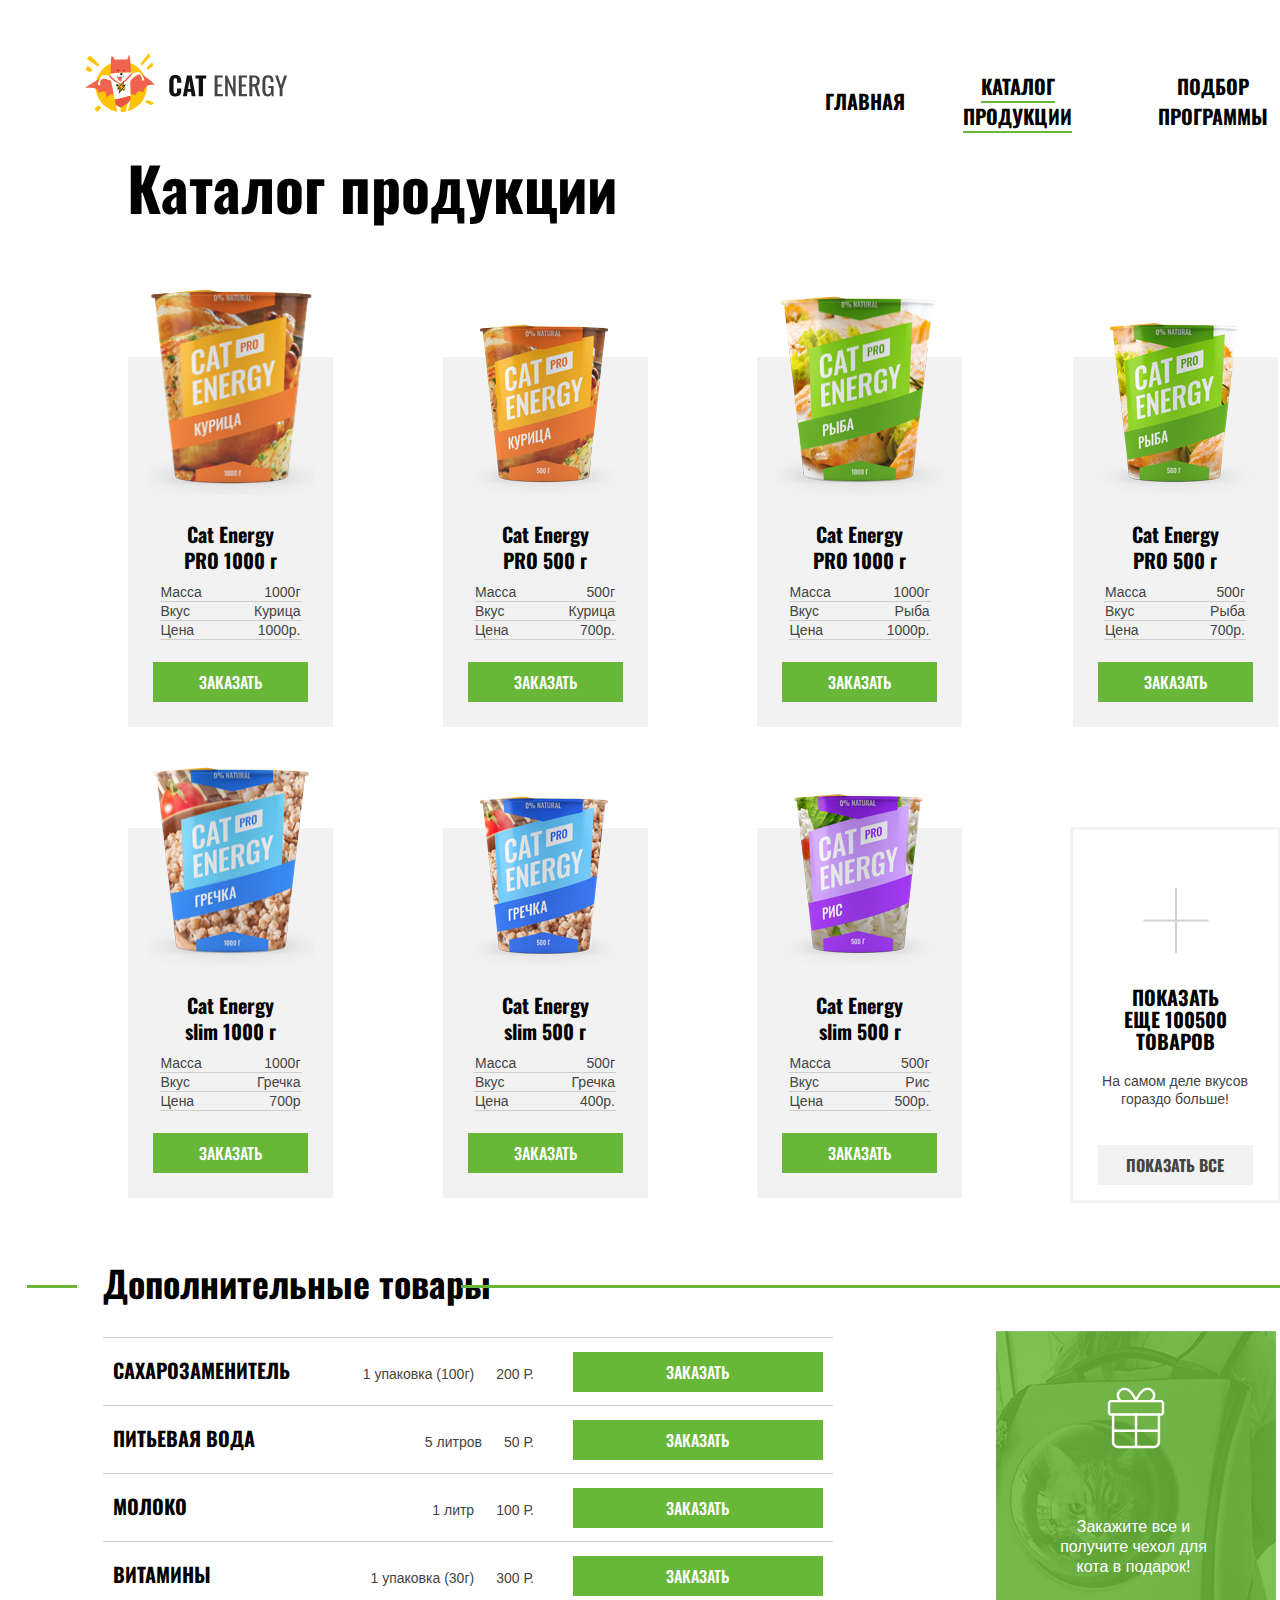
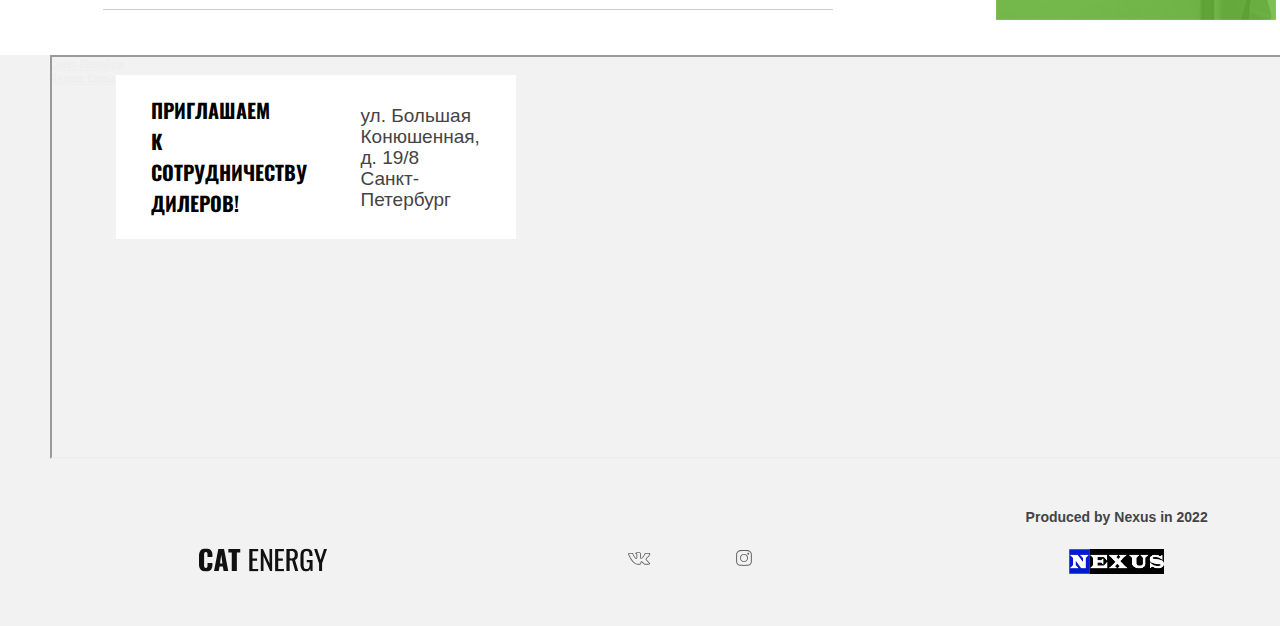
==== catalog.html @ 5e34c105 "Начиначем вести историю" ====
<!DOCTYPE html>
<html class="page" lang="ru">
  <head>
    <meta charset="UTF-8" />
    <meta http-equiv="X-UA-Compatible" content="IE=edge" />
    <meta name="viewport" content="width=device-width, initial-scale=1.0" />
    <title>CAT Energy</title>
    <link rel="stylesheet" href="./css/normalize.css" />
    <link rel="stylesheet" href="./css/style.css" />
    <script src="./js/global.js" defer></script>
  </head>

  <body class="page__body">
    <header class="page-header">
      <div class="page-header__logo">
        <div class="main-logo">
      <a href="./index.html" class="main-logo__logo">
        <picture>
          <source media="(min-width:1200px)" srcset="./img/laptop/logo/logo-desktop.svg">
          <source media="(min-width:505px)" srcset="./img/tablet/logo/logo-tablet.svg">
        <img src="./img/mobile/index/logo/logo-mobile.svg" alt="logo"/>
        </picture>
      </a>
      <a href="./index.html" class="main-logo__logo_dop">
          <img src="./img/mobile/index/logo/logo 2.svg" alt="logo">
      </a>
    </div>
    </div>
      <nav class="main-nav">

        <div class="main-nav__list main-nav__list_close">
          <button class="main-nav__toggle" type="button">
            <span class="visually-hidden">Открыть меню</span>
          </button>
          <!-- main-nav__list_open -->
          <ul class="site-list">
            <li class="site-list__item">
              <a class="site-list__link" href="./index.html">Главная</a>
            </li>
            <li class="site-list__item">
              <a class="site-list__link site-list__link_active" href="./catalog.html">Каталог продукции</a>
            </li>
            <li class="site-list__item">
              <a class="site-list__link" href="./form.html">Подбор программы</a>
            </li>
          </ul>
        </div>
      </nav>
    </header>

    <main class="page-container">
      <div class="page-container__catalog">
        <section class="catalog">
          <h2 class="catalog__header">Каталог продукции</h2>
          <div class="catalog__product">
            <div class="product-wrapper">
              <div class="product-wrapper__card">
                <div class="card">
                  <div class="card-content">
                    <div class="card-content__img-wrapper">
                      <picture>
                        <source media="(min-width:768px)" srcset="./img/tablet/main/catalog-2-desktopchiken1000.png">
                      <img
                        src="./img/mobile/catalog/catalg-2-desktopchiken1000.png"
                        alt=""
                        class="card__img"
                      />
                    </picture>
                    </div>
                    <div class="card-table">
                      <h3 class="card-table__name">Cat Energy PRO 1000 г</h3>
                      <table class="card-table__content">
                        <tr class="product">
                          <td class="product__object">Масса</td>
                          <td class="product__value">1000г</td>
                        </tr>
                        <tr class="product">
                          <td class="product__object">Вкус</td>
                          <td class="product__value">Курица</td>
                        </tr>
                        <tr class="product">
                          <td class="product__object">Цена</td>
                          <td class="product__value">1000р.</td>
                        </tr>
                      </table>
                    </div>
                  </div>
                  <button class="card__btn" type="button">ЗАКАЗАТЬ</button>
                </div>
                <div class="card">
                  <div class="card-content">
                    <div class="card-content__img-wrapper">
                      <picture>
                        <source media="(min-width:768px)" srcset="./img/tablet/main/catalog-1-desktopchiken500g.png">
                      <img
                        src="./img/mobile/catalog/catalog-1-desktopchiken500g.png "
                        alt=""
                        class="card__img"
                      />
                      </picture>
                    </div>
                    <div class="card-table">
                      <h3 class="card-table__name">Cat Energy PRO 500 г</h3>

                      <table class="card-table__content">
                        <tr class="product">
                          <td class="product__object">Масса</td>
                          <td class="product__value">500г</td>
                        </tr>
                        <tr class="product">
                          <td class="product__object">Вкус</td>
                          <td class="product__value">Курица</td>
                        </tr>
                        <tr class="product">
                          <td class="product__object">Цена</td>
                          <td class="product__value">700р.</td>
                        </tr>
                      </table>
                    </div>
                  </div>
                  <button class="card__btn" type="button">ЗАКАЗАТЬ</button>
                </div>
                <div class="card">
                  <div class="card-content">
                    <div class="card-content__img-wrapper">
                      <picture>
                        <source media="(min-width:768px)" srcset="./img/tablet/main/catalog-4-desktopfish1000.png">
                      <img
                        src="./img/mobile/catalog/catalog-4-desktopfish1000.png"
                        alt=""
                        class="card__img"
                      />
                      </picture>
                    </div>
                    <div class="card-table">
                      <h3 class="card-table__name">Cat Energy PRO 1000 г</h3>

                      <table class="card-table__content">
                        <tr class="product">
                          <td class="product__object">Масса</td>
                          <td class="product__value">1000г</td>
                        </tr>
                        <tr class="product">
                          <td class="product__object">Вкус</td>
                          <td class="product__value">Рыба</td>
                        </tr>
                        <tr class="product">
                          <td class="product__object">Цена</td>
                          <td class="product__value">1000р.</td>
                        </tr>
                      </table>
                    </div>
                  </div>
                  <button class="card__btn" type="button">ЗАКАЗАТЬ</button>
                </div>
                <div class="card">
                  <div class="card-content">
                    <div class="card-content__img-wrapper">
                      <picture>
                        <source media="(min-width:768px)" srcset="./img/tablet/main/catalog-3-desktopfish500g.png">
                      <img
                        src="./img/mobile/catalog/catalog-3-desktopfish500g.png"
                        alt=""
                        class="card__img"
                      />
                      </picture>
                    </div>
                    <div class="card-table">
                      <h3 class="card-table__name">Cat Energy PRO 500 г</h3>

                      <table class="card-table__content">
                        <tr class="product">
                          <td class="product__object">Масса</td>
                          <td class="product__value">500г</td>
                        </tr>
                        <tr class="product">
                          <td class="product__object">Вкус</td>
                          <td class="product__value">Рыба</td>
                        </tr>
                        <tr class="product">
                          <td class="product__object">Цена</td>
                          <td class="product__value">700р.</td>
                        </tr>
                      </table>
                    </div>
                  </div>
                  <button class="card__btn" type="button">ЗАКАЗАТЬ</button>
                </div>
                <div class="card">
                  <div class="card-content">
                    <div class="card-content__img-wrapper">
                      <picture>
                        <source media="(min-width:768px)" srcset="./img/tablet/main/catalog-6-desktopgrechka1000.png">
                      <img
                        src="./img/mobile/catalog/catalog-6-desktopgrechka1000.png"
                        alt=""
                        class="card__img"
                      />
                      </picture>
                    </div>
                    <div class="card-table">
                      <h3 class="card-table__name">Cat Energy slim 1000 г</h3>

                      <table class="card-table__content">
                        <tr class="product">
                          <td class="product__object">Масса</td>
                          <td class="product__value">1000г</td>
                        </tr>
                        <tr class="product">
                          <td class="product__object">Вкус</td>
                          <td class="product__value">Гречка</td>
                        </tr>
                        <tr class="product">
                          <td class="product__object">Цена</td>
                          <td class="product__value">700р</td>
                        </tr>
                      </table>
                    </div>
                  </div>
                  <button class="card__btn" type="button">ЗАКАЗАТЬ</button>
                </div>
                <div class="card">
                  <div class="card-content">
                    <div class="card-content__img-wrapper">
                      <picture>
                        <source media="(min-width:768px)" srcset="./img/tablet/main/catalog-5-desktopgrechka500.png">
                      <img
                        src="./img/mobile/catalog/catalog-5-desktopgrechka500.png"
                        alt=""
                        class="card__img"
                      />
                      </picture>
                    </div>
                    <div class="card-table">
                      <h3 class="card-table__name">Cat Energy slim 500 г</h3>

                      <table class="card-table__content">
                        <tr class="product">
                          <td class="product__object">Масса</td>
                          <td class="product__value">500г</td>
                        </tr>
                        <tr class="product">
                          <td class="product__object">Вкус</td>
                          <td class="product__value">Гречка</td>
                        </tr>
                        <tr class="product">
                          <td class="product__object">Цена</td>
                          <td class="product__value">400р.</td>
                        </tr>
                      </table>
                    </div>
                  </div>
                  <button class="card__btn" type="button">ЗАКАЗАТЬ</button>
                </div>
                <div class="card">
                  <div class="card-content">
                    <div class="card-content__img-wrapper">
                      <picture>
                        <source media="(min-width:768px)" srcset="./img/tablet/main/catalog-7-desktopris500.png">
                      <img
                        src="./img/mobile/catalog/catalog-7-desktopris500.png"
                        alt=""
                        class="card__img"
                      />
                      </picture>
                    </div>
                    <div class="card-table">
                      <h3 class="card-table__name">Cat Energy slim 500 г</h3>

                      <table class="card-table__content">
                        <tr class="product">
                          <td class="product__object">Масса</td>
                          <td class="product__value">500г</td>
                        </tr>
                        <tr class="product">
                          <td class="product__object">Вкус</td>
                          <td class="product__value">Рис</td>
                        </tr>
                        <tr class="product">
                          <td class="product__object">Цена</td>
                          <td class="product__value">500р.</td>
                        </tr>
                      </table>
                    </div>
                  </div>
                  <button class="card__btn" type="button">ЗАКАЗАТЬ</button>
                </div>
                <div class="more">
                <div class="more__mark"></div>
                  <p class="more__header">ПОКАЗАТЬ ЕЩЕ 100500 ТОВАРОВ</p>
                  <p class="more__text">На самом деле вкусов гораздо больше!</p>
                  <button class="more__btn" type="button">ПОКАЗАТЬ ВСЕ</button>
                </div>
              </div>
              </div>
            </div>



          </div>

          <div class="catalog__other">
            <div class="other">
              <div class="other-header">
                <h3 class="other-header__header">Дополнительные товары</h3>
                <!-- <div class="other-header__line"></div> -->
              </div>
              <div class="other__wrapper">
              <div class="card" id="first-child">
                <div class="card-content__wrapper">
                 <h3 class="card__name">САХАРОЗАМЕНИТЕЛЬ</h3>
                <table class="card-table__content">
                  <tr class="product">
                    <td class="product__object">1 упаковка (100г)</td>
                    <td class="product__value">200 Р.</td>
                  </tr>
                </table>
              </div>
                <button class="card__btn" type="button">ЗАКАЗАТЬ</button>
              </div>
            </div>
            <div class="other__wrapper">
              <div class="card">
                <div class="card-content__wrapper">
                <h3 class="card__name">ПИТЬЕВАЯ ВОДА</h3>
                <table class="card-table__content">
                  <tr class="product">
                    <td class="product__object">5 литров</td>
                    <td class="product__value">50 Р.</td>
                  </tr>
                </table>
                </div>
                <button class="card__btn" type="button">ЗАКАЗАТЬ</button>
              </div>
            </div>
              <div class="other__wrapper">
              <div class="card">
                <div class="card-content__wrapper">
                <h3 class="card__name">МОЛОКО</h3>
                <table class="card-table__content">
                  <tr class="product">
                    <td class="product__object">1 литр</td>
                    <td class="product__value">100 Р.</td>
                  </tr>
                </table>
                </div>
                <button class="card__btn" type="button">ЗАКАЗАТЬ</button>
              </div>
            </div>
              <div class="other__wrapper">
              <div class="card" id="last-child">
                <div class="card-content__wrapper">
                <h3 class="card__name">ВИТАМИНЫ</h3>
                <table class="card-table__content">
                  <tr class="product">
                    <td class="product__object">1 упаковка (30г)</td>
                    <td class="product__value">300 Р.</td>
                  </tr>
                </table>
                </div>
                <button class="card__btn" type="button">ЗАКАЗАТЬ</button>
              </div>
            </div>
            </div>
            <div class="page-container__present present">
              <picture>
                <source media="(min-width:768px) and (max-width:1199px)" srcset="./img/tablet/main/gift-photo-tablet.png">
              <img
                src="./img/mobile/catalog/gift-photo-mobile 1.png"
                alt="present-img"
                class="present__img"
              />
            </picture>
              <img
                src="./img/mobile/catalog/icon_gift.svg"
                alt="present-icon"
                class="present__img-gift"
              />
              <p class="present__text">
                Закажите все и получите чехол для кота в подарок!
              </p>
            </div>
          </div>
        </section>
      </div>
    </main>

    <footer class="page-footer">
      <div class="page-footer__contacts">
        <section class="contacts">
        <h3 class="contacts__header">ПРИГЛАШАЕМ К СОТРУДНИЧЕСТВУ ДИЛЕРОВ!</h3>
        <p class="contacts__text">
          ул. Большая Конюшенная, д. 19/8 Санкт-Петербург
        </p>
      </section>
      </div>

      <div class="page-footer__map">
        <div style="position:relative;overflow:hidden;"><a href="https://yandex.ru/maps/2/saint-petersburg/?utm_medium=mapframe&utm_source=maps" style="color:#eee;font-size:12px;position:absolute;top:0px;">Санкт‑Петербург</a><a href="https://yandex.ru/maps/2/saint-petersburg/house/bolshaya_konyushennaya_ulitsa_19_8/Z0kYdQVjSEQPQFtjfXVyeXpgYQ==/?ll=30.331539%2C59.938186&utm_medium=mapframe&utm_source=maps&z=15" style="color:#eee;font-size:12px;position:absolute;top:14px;">Яндекс Карты</a>
<iframe src="https://yandex.ru/map-widget/v1/-/CCUBrFVtsC" width="560" height="400" frameborder="1" allowfullscreen="true" style="position:relative;"></iframe></div>        <!-- <iframe src="https://www.google.com/maps/embed?pb=!1m14!1m8!1m3!1d23613.06270987253!2d30.309078716034715!3d59.938237501467256!3m2!1i1024!2i768!4f13.1!3m3!1m2!1s0x4696310fca145cc1%3A0x42b32648d8238007!2z0JHQvtC70YzRiNCw0Y8g0JrQvtC90Y7RiNC10L3QvdCw0Y8g0YPQuy4sIDE5LzgsINCh0LDQvdC60YIt0J_QtdGC0LXRgNCx0YPRgNCzLCAxOTExODY!5e0!3m2!1sru!2sru!4v1649334242450!5m2!1sru!2sru" width="320" height="360" style="border:0;" allowfullscreen="" loading="lazy" referrerpolicy="no-referrer-when-downgrade"></iframe>  -->
    </div>
    <div class="page-footer__wrapper">
      <h3 class="page-footer__logo"> <img src="./img/mobile/index/logo/logo 2.svg" alt="logo" width="128" height="24"></h3>
      <div class="page-footer__social">
        <div class="divide__line"></div>
        <section class="social">
        <a href="https://vk.com/nexuslolz" class="social__vk">
          <svg width="23" height="16" viewBox="0 0 23 16" fill="green" xmlns="http://www.w3.org/2000/svg">
            <path d="M0.0700912 3.99266C0.0700912 3.37082 0.493211 3.03552 1.33945 2.98675L4.60039 3.00503C4.81925 3.00503 4.96515 3.09648 5.0381 3.27938C5.37368 4.19385 5.74938 4.98334 6.16521 5.64785C6.58103 6.31237 7.12452 7.07748 7.79568 7.94317C7.85404 8.05291 7.94888 8.10778 8.08019 8.10778C8.18232 8.10778 8.26257 8.0651 8.32093 7.97975L8.38659 7.77857L8.40848 4.6145C8.40848 4.39503 8.34647 4.24871 8.22245 4.17556C8.09843 4.1024 7.86863 4.04753 7.53305 4.01095C7.27043 3.97437 7.13911 3.84025 7.13911 3.60859C7.13911 3.55981 7.14641 3.52323 7.161 3.49885C7.4674 2.70631 8.34282 2.31004 9.78726 2.31004L11.0129 2.29175C11.5673 2.29175 12.0269 2.40758 12.3916 2.63925C12.7564 2.87091 12.9388 3.2367 12.9388 3.73661V7.88831C13.0409 7.94927 13.1357 7.97975 13.2233 7.97975C13.4421 7.97975 13.6318 7.87002 13.7923 7.65054C15.3973 5.77283 16.2654 4.51696 16.3967 3.88293C16.3967 3.87073 16.4113 3.84025 16.4405 3.79148C16.5426 3.60859 16.7104 3.45008 16.9438 3.31595C17.1773 3.18183 17.3815 3.09039 17.5566 3.04161C17.615 3.01723 17.6806 3.00503 17.7536 3.00503H21.1458L21.3647 3.02332C21.6565 3.02332 21.8827 3.13916 22.0432 3.37082C22.1015 3.44398 22.1416 3.52323 22.1635 3.60859C22.1854 3.69394 22.2 3.77929 22.2073 3.86464C22.2146 3.94999 22.2182 3.99876 22.2182 4.01095V4.13898C22.1161 4.63889 21.8571 5.17233 21.4413 5.7393C21.0255 6.30627 20.4966 6.91897 19.8546 7.57739C19.2126 8.2358 18.8114 8.66865 18.6509 8.87593C18.5196 9.02225 18.4539 9.15637 18.4539 9.2783C18.4539 9.37584 18.5123 9.48558 18.629 9.60751L21.8243 12.9728C21.9994 13.1678 22.0869 13.3812 22.0869 13.6129C22.0869 13.8933 21.9556 14.125 21.693 14.3079C21.4304 14.4908 21.1167 14.5944 20.7519 14.6188L20.3799 14.6371H17.0533C17.0387 14.6371 17.0095 14.6401 16.9657 14.6462C16.9219 14.6523 16.8928 14.6554 16.8782 14.6554C16.5572 14.6554 16.2581 14.5396 15.9809 14.3079C15.8787 14.2103 15.193 13.491 13.9236 12.1497C13.8507 12.0644 13.7485 11.9851 13.6172 11.912C13.5589 12.1071 13.4823 12.3875 13.3874 12.7533C13.2926 13.1191 13.2233 13.3812 13.1795 13.5397L13.1139 13.8507C12.968 14.2774 12.6616 14.5335 12.1947 14.6188L11.8883 14.6371H9.74349C8.53249 14.6371 7.32514 14.1738 6.12144 13.2471C4.91773 12.3204 3.8344 11.1225 2.87144 9.65323C1.90848 8.18398 1.01117 6.47393 0.179519 4.52306C0.106567 4.36455 0.0700912 4.18775 0.0700912 3.99266ZM13.2233 8.72962C12.9169 8.72962 12.6397 8.65951 12.3916 8.51929C12.1436 8.37907 12.0196 8.18703 12.0196 7.94317V3.73661C12.0196 3.49275 11.9466 3.319 11.8007 3.21536C11.6548 3.11172 11.3995 3.0599 11.0347 3.0599L9.78726 3.09648C9.15988 3.09648 8.68569 3.18793 8.3647 3.37082C9.00668 3.62687 9.32767 4.04143 9.32767 4.6145V7.83344C9.29849 8.13826 9.15258 8.39126 8.88996 8.59245C8.62733 8.79363 8.33552 8.89422 8.01454 8.89422C7.57683 8.89422 7.24125 8.71743 7.0078 8.36383C5.86975 6.92506 5.02351 5.55945 4.46908 4.267L4.27211 3.79148L1.36134 3.77319C1.17166 3.77319 1.06588 3.78233 1.044 3.80062C1.02211 3.81891 1.01117 3.87073 1.01117 3.95608C1.01117 4.06582 1.02576 4.18165 1.05494 4.30358L1.51454 5.32779C2.74012 7.97366 4.07149 10.0586 5.50864 11.5828C6.94579 13.1069 8.35741 13.8689 9.74349 13.8689H11.932C12.0196 13.8689 12.0852 13.8476 12.129 13.8049C12.1728 13.7623 12.2093 13.68 12.2384 13.558L12.2822 13.3751L12.698 11.7657C12.8148 11.5462 12.9169 11.3999 13.0044 11.3267C13.1649 11.1926 13.3546 11.1255 13.5735 11.1255C13.9236 11.1255 14.2811 11.3023 14.6458 11.6559L16.5061 13.6312C16.6228 13.7897 16.7469 13.8689 16.8782 13.8689H20.4893C20.927 13.8689 21.1458 13.7775 21.1458 13.5946C21.1458 13.5336 21.124 13.4727 21.0802 13.4117L17.9068 10.1013C17.6588 9.84527 17.5347 9.57093 17.5347 9.2783C17.5347 8.98567 17.6515 8.70523 17.8849 8.43699C18.0746 8.19313 18.443 7.78771 18.9901 7.22074C19.5373 6.65377 20.0151 6.12338 20.4236 5.62956C20.8322 5.13575 21.1021 4.68766 21.2334 4.28529L21.299 4.04753C21.2845 4.02314 21.2772 3.98352 21.2772 3.92865C21.2772 3.87378 21.2699 3.82806 21.2553 3.79148H17.8192C17.6004 3.86464 17.4253 3.97437 17.294 4.12069L17.1627 4.46819C16.7979 5.3095 15.8423 6.60805 14.2957 8.36383C13.9893 8.60769 13.6318 8.72962 13.2233 8.72962Z" fill="#666666"/>
            </svg>
        </a>
        <a href="#" class="social__inst">
          <svg width="16" height="16" viewBox="0 0 16 16" fill="none" xmlns="http://www.w3.org/2000/svg">
            <path d="M7.98438 0.0625C9.31771 0.0625 10.4062 0.078125 11.25 0.109375C11.9688 0.140625 12.6094 0.265625 13.1719 0.484375C13.7135 0.692708 14.1823 0.994792 14.5781 1.39062C14.974 1.78646 15.276 2.25521 15.4844 2.79687C15.7031 3.35937 15.8281 4 15.8594 4.71875C15.8906 5.5625 15.9062 6.65104 15.9062 7.98437C15.9062 9.31771 15.8906 10.4062 15.8594 11.25C15.8281 11.9687 15.7031 12.6094 15.4844 13.1719C15.276 13.7135 14.974 14.1823 14.5781 14.5781C14.1823 14.974 13.7135 15.276 13.1719 15.4844C12.6094 15.7031 11.9688 15.8281 11.25 15.8594C10.4062 15.8906 9.31771 15.9062 7.98438 15.9062C6.65104 15.9062 5.5625 15.8906 4.71875 15.8594C4 15.8281 3.35938 15.7031 2.79688 15.4844C2.25521 15.276 1.78646 14.974 1.39062 14.5781C0.994792 14.1823 0.692708 13.7135 0.484375 13.1719C0.265625 12.6094 0.140625 11.9687 0.109375 11.25C0.078125 10.4062 0.0625 9.31771 0.0625 7.98437C0.0625 6.65104 0.078125 5.5625 0.109375 4.71875C0.140625 4 0.265625 3.35937 0.484375 2.79687C0.692708 2.25521 0.994792 1.78646 1.39062 1.39062C1.78646 0.994792 2.25521 0.692708 2.79688 0.484375C3.35938 0.265625 4 0.140625 4.71875 0.109375C5.5625 0.078125 6.65104 0.0625 7.98438 0.0625ZM7.98438 1.09375C6.59896 1.09375 5.46875 1.10937 4.59375 1.14062C4.03125 1.16146 3.51042 1.26042 3.03125 1.4375C2.28125 1.75 1.75 2.28125 1.4375 3.03125C1.26042 3.51042 1.16146 4.03125 1.14062 4.59375C1.10938 5.46875 1.09375 6.59896 1.09375 7.98437C1.09375 9.36979 1.10938 10.5 1.14062 11.375C1.16146 11.9375 1.26042 12.4583 1.4375 12.9375C1.75 13.6875 2.28125 14.2187 3.03125 14.5312C3.51042 14.7083 4.03125 14.8073 4.59375 14.8281C5.46875 14.8594 6.59896 14.875 7.98438 14.875C9.36979 14.875 10.5 14.8594 11.375 14.8281C11.9375 14.8073 12.4583 14.7083 12.9375 14.5312C13.6875 14.2187 14.2188 13.6875 14.5312 12.9375C14.7083 12.4583 14.8073 11.9375 14.8281 11.375C14.8594 10.5 14.875 9.36979 14.875 7.98437C14.875 6.59896 14.8594 5.46875 14.8281 4.59375C14.8073 4.03125 14.7083 3.51042 14.5312 3.03125C14.2188 2.28125 13.6875 1.75 12.9375 1.4375C12.4583 1.26042 11.9375 1.16146 11.375 1.14062C10.5 1.10937 9.36979 1.09375 7.98438 1.09375ZM7.98438 11.1562C8.85938 11.1562 9.60677 10.8464 10.2266 10.2266C10.8464 9.60677 11.1562 8.85937 11.1562 7.98437C11.1562 7.10937 10.8464 6.36198 10.2266 5.74219C9.60677 5.1224 8.85938 4.8125 7.98438 4.8125C7.10938 4.8125 6.36198 5.1224 5.74219 5.74219C5.1224 6.36198 4.8125 7.10937 4.8125 7.98437C4.8125 8.85937 5.1224 9.60677 5.74219 10.2266C6.36198 10.8464 7.10938 11.1562 7.98438 11.1562ZM7.98438 3.92187C9.10938 3.92187 10.0677 4.31771 10.8594 5.10937C11.651 5.90104 12.0469 6.85937 12.0469 7.98437C12.0469 9.10937 11.651 10.0677 10.8594 10.8594C10.0677 11.651 9.10938 12.0469 7.98438 12.0469C6.85938 12.0469 5.90104 11.651 5.10938 10.8594C4.31771 10.0677 3.92188 9.10937 3.92188 7.98437C3.92188 6.85937 4.31771 5.90104 5.10938 5.10937C5.90104 4.31771 6.85938 3.92187 7.98438 3.92187ZM13.1719 3.76562C13.1719 4.02604 13.0781 4.2474 12.8906 4.42969C12.7031 4.61198 12.474 4.70312 12.2031 4.70312C11.9427 4.70312 11.7214 4.61198 11.5391 4.42969C11.3568 4.2474 11.2656 4.02604 11.2656 3.76562C11.2656 3.49479 11.3568 3.26562 11.5391 3.07812C11.7214 2.89062 11.9427 2.79687 12.2031 2.79687C12.4635 2.79687 12.6901 2.89323 12.8828 3.08594C13.0755 3.27865 13.1719 3.50521 13.1719 3.76562Z" fill="#666666"/>
            </svg>
        </a>
      </section>
      <div class="divide__line"></div>
      </div>
      <div class="page-footer__producer">
        <section class="producer">
<p class="producer__name">Produced <br>by <a class="producer__link" href="https://vk.com/nexuslolz"> Nexus</a><br> in 2022</p>
        <a href="https://vk.com/nexuslolz" class="producer__link">
          <img src="./img/mobile/index/producer/nexus.png" alt="producer" class="producer__logo" width="95" height="25"/>
        </a>
      </section>
    </div>
    </div>
    </footer>
  </body>
</html>
---- css/style.css ----
@import url("https://fonts.googleapis.com/css2?family=Oswald:wght@300&display=swap");
.page__body, .page-header, .page-container, .page-footer, .set, .set__course, .course, .features, .example, .scale, .catalog, .more, .page-container__form, .program, .connect, .else, .social {
  display: -webkit-box;
  display: -ms-flexbox;
  display: flex;
  margin: 0 auto;
}

.other-header__line, .feedback__line,
.message__line,
.else__line {
  content: "";
  background-color: #68b738;
  position: absolute;
  height: 2px;
}

.range__hand, .range__hand::before, .other-header__header::after, .other-header__header::before, .choise__btn-radio + label::before, .choise__btn-radio:checked + label::after, .feedback__header::after, .feedback__header::before, .message__header::after, .message__header::before, .else__header::after, .else__header::before, .choise__btn-checkbox + label::before, .choise__btn-checkbox:checked + label::after {
  content: "";
  position: absolute;
}

.producer, .producer__link {
  font-family: arial;
  font-size: 14px;
  line-height: 18px;
  color: #444444;
}

.card-table__content, .more__text {
  font-family: arial;
  font-size: 12px;
  line-height: 16px;
  color: #444444;
}

@media (min-width: 768px) {
  .card-table__content, .more__text {
    font-size: 14px;
    line-height: 18px;
  }
}

.fill-form__enter {
  color: #444444;
  font-size: 16px;
  line-height: 18px;
  text-transform: uppercase;
}

@media (min-width: 768px) {
  .fill-form__enter {
    font-size: 20px;
    line-height: 30px;
  }
}

.title__btn, .card__btn, .else__btn {
  background-color: #68b738;
  color: white;
  border: none;
  height: 40px;
  font-weight: 500;
  line-height: 18px;
  font-size: 14px;
  font-family: "Oswald";
  text-transform: uppercase;
}

@media (min-width: 768px) {
  .title__btn, .card__btn, .else__btn {
    font-size: 16px;
    line-height: 20px;
  }
}

.title__btn:hover, .card__btn:hover, .else__btn:hover {
  background-color: #5eaa2f;
}

.title__btn:active, .card__btn:active, .else__btn:active {
  background-color: #5EAA2F;
  color: rgba(255, 255, 255, 0.3);
}

.page__body, .page-header, .page-container, .page-footer, .set, .set__course, .course, .features, .example, .scale, .catalog, .more, .page-container__form, .program, .connect, .else, .social {
  display: -webkit-box;
  display: -ms-flexbox;
  display: flex;
  margin: 0 auto;
}

.other-header__line, .feedback__line,
.message__line,
.else__line {
  content: "";
  background-color: #68b738;
  position: absolute;
  height: 2px;
}

.range__hand, .range__hand::before, .other-header__header::after, .other-header__header::before, .choise__btn-radio + label::before, .choise__btn-radio:checked + label::after, .feedback__header::after, .feedback__header::before, .message__header::after, .message__header::before, .else__header::after, .else__header::before, .choise__btn-checkbox + label::before, .choise__btn-checkbox:checked + label::after {
  content: "";
  position: absolute;
}

.producer, .producer__link {
  font-family: arial;
  font-size: 14px;
  line-height: 18px;
  color: #444444;
}

.card-table__content, .more__text {
  font-family: arial;
  font-size: 12px;
  line-height: 16px;
  color: #444444;
}

@media (min-width: 768px) {
  .card-table__content, .more__text {
    font-size: 14px;
    line-height: 18px;
  }
}

.fill-form__enter {
  color: #444444;
  font-size: 16px;
  line-height: 18px;
  text-transform: uppercase;
}

@media (min-width: 768px) {
  .fill-form__enter {
    font-size: 20px;
    line-height: 30px;
  }
}

.title__btn, .card__btn, .else__btn {
  background-color: #68b738;
  color: white;
  border: none;
  height: 40px;
  font-weight: 500;
  line-height: 18px;
  font-size: 14px;
  font-family: "Oswald";
  text-transform: uppercase;
}

@media (min-width: 768px) {
  .title__btn, .card__btn, .else__btn {
    font-size: 16px;
    line-height: 20px;
  }
}

.title__btn:hover, .card__btn:hover, .else__btn:hover {
  background-color: #5eaa2f;
}

.title__btn:active, .card__btn:active, .else__btn:active {
  background-color: #5EAA2F;
  color: rgba(255, 255, 255, 0.3);
}

@font-face {
  font-family: "Oswald";
  font-weight: normal;
  font-style: normal;
}

.visually-hidden {
  visibility: hidden;
}

.page {
  height: 100%;
  font-family: "Oswald";
  display: -webkit-box;
  display: -ms-flexbox;
  display: flex;
  -webkit-box-orient: vertical;
  -webkit-box-direction: normal;
      -ms-flex-direction: column;
          flex-direction: column;
}

@media (max-width: 768px) {
  .page {
    width: 100%;
    min-width: 280px;
    max-width: 767px;
    margin: 12px auto;
  }
}

@media (min-width: 768px) {
  .page {
    width: 100%;
    margin: 24px auto;
    max-width: 1199px;
    min-width: 767px;
  }
}

@media (min-width: 1200px) {
  .page {
    width: 100%;
    margin: 53px auto;
    max-width: 1440px;
    min-width: 1199px;
  }
}

.page__body {
  min-height: 100%;
  -webkit-box-orient: vertical;
  -webkit-box-direction: normal;
      -ms-flex-direction: column;
          flex-direction: column;
  width: 100%;
}

@media (max-width: 768px) {
  .page__body {
    margin: 0;
    max-width: 767px;
    min-width: 280px;
  }
}

@media (min-width: 768px) {
  .page__body {
    max-width: 1199px;
    min-width: 767px;
  }
}

@media (min-width: 1200px) {
  .page__body {
    max-width: 1440px;
    min-width: 1199px;
  }
}

.page-header {
  -webkit-box-orient: horizontal;
  -webkit-box-direction: normal;
      -ms-flex-direction: row;
          flex-direction: row;
  -webkit-box-pack: justify;
      -ms-flex-pack: justify;
          justify-content: space-between;
  -webkit-box-align: center;
      -ms-flex-align: center;
          align-items: center;
  margin: 0;
  width: 90%;
}

@media (max-width: 768px) {
  .page-header {
    min-width: 280px;
    max-width: 600px;
  }
}

@media (max-width: 319.5px) {
  .page-header {
    margin-left: 10px !important;
  }
}

@media (min-width: 768px) {
  .page-header {
    min-width: 675px;
    max-width: 900px;
    width: 80%;
  }
}

@media (min-width: 1200px) {
  .page-header {
    min-width: 1110px;
    max-width: 1100px;
  }
}

.page-container {
  -webkit-box-orient: vertical;
  -webkit-box-direction: normal;
      -ms-flex-direction: column;
          flex-direction: column;
  -webkit-box-align: center;
      -ms-flex-align: center;
          align-items: center;
  margin: 0;
  width: 100%;
  min-width: 280px;
  max-width: 767px;
}

@media (min-width: 768px) {
  .page-container {
    max-width: 1199px;
    min-width: 767px;
  }
}

@media (min-width: 1200px) {
  .page-container {
    max-width: 1440px;
    min-width: 1199px;
  }
}

.page-footer {
  -webkit-box-orient: vertical;
  -webkit-box-direction: normal;
      -ms-flex-direction: column;
          flex-direction: column;
  -webkit-box-align: center;
      -ms-flex-align: center;
          align-items: center;
  margin: 0;
  background-color: #f2f2f2;
  width: 100%;
  min-width: 320px;
  max-width: 767px;
}

@media (min-width: 768px) and (max-width: 1130px) {
  .page-footer {
    width: 102%;
  }
}

@media (min-width: 768px) and (max-width: 820px) {
  .page-footer {
    width: 103.5%;
  }
}

@media (min-width: 768px) {
  .page-footer {
    max-width: 1199px;
    min-width: 767px;
  }
}

@media (min-width: 1200px) {
  .page-footer {
    max-width: 1440px;
    min-width: 1200px;
  }
}

@media (min-width: 1200px) and (max-width: 1300px) {
  .page-footer {
    padding: 0 50px;
  }
}

@media (min-width: 1300px) {
  .page-footer {
    padding: 0 40px;
  }
}

iframe {
  margin: 0 auto;
  width: 100%;
  min-width: 280px;
  max-width: 767px;
}

@media (min-width: 768px) {
  iframe {
    max-width: 1199px;
    min-width: 767px;
  }
}

@media (min-width: 1200px) {
  iframe {
    max-width: 1440px;
    min-width: 1199px;
  }
}

.divide__line {
  content: "";
  border: 0.5px solid #d9d9d9;
  width: 100%;
}

.filter-list__item:active {
  opacity: 70%;
}

.social__vk:hover,
.social__inst:hover,
.producer__link:hover {
  color: #68b738;
  fill: #68B738;
}

.social__vk:active,
.social__inst:active,
.producer__link:active {
  opacity: 30%;
}

.social__vk:hover svg path,
.social__inst:hover svg path {
  fill: #68B738;
}

.page__body, .page-header, .page-container, .page-footer, .set, .set__course, .course, .features, .example, .scale, .catalog, .more, .page-container__form, .program, .connect, .else, .social {
  display: -webkit-box;
  display: -ms-flexbox;
  display: flex;
  margin: 0 auto;
}

.other-header__line, .feedback__line,
.message__line,
.else__line {
  content: "";
  background-color: #68b738;
  position: absolute;
  height: 2px;
}

.range__hand, .range__hand::before, .other-header__header::after, .other-header__header::before, .choise__btn-radio + label::before, .choise__btn-radio:checked + label::after, .feedback__header::after, .feedback__header::before, .message__header::after, .message__header::before, .else__header::after, .else__header::before, .choise__btn-checkbox + label::before, .choise__btn-checkbox:checked + label::after {
  content: "";
  position: absolute;
}

.producer, .producer__link {
  font-family: arial;
  font-size: 14px;
  line-height: 18px;
  color: #444444;
}

.card-table__content, .more__text {
  font-family: arial;
  font-size: 12px;
  line-height: 16px;
  color: #444444;
}

@media (min-width: 768px) {
  .card-table__content, .more__text {
    font-size: 14px;
    line-height: 18px;
  }
}

.fill-form__enter {
  color: #444444;
  font-size: 16px;
  line-height: 18px;
  text-transform: uppercase;
}

@media (min-width: 768px) {
  .fill-form__enter {
    font-size: 20px;
    line-height: 30px;
  }
}

.title__btn, .card__btn, .else__btn {
  background-color: #68b738;
  color: white;
  border: none;
  height: 40px;
  font-weight: 500;
  line-height: 18px;
  font-size: 14px;
  font-family: "Oswald";
  text-transform: uppercase;
}

@media (min-width: 768px) {
  .title__btn, .card__btn, .else__btn {
    font-size: 16px;
    line-height: 20px;
  }
}

.title__btn:hover, .card__btn:hover, .else__btn:hover {
  background-color: #5eaa2f;
}

.title__btn:active, .card__btn:active, .else__btn:active {
  background-color: #5EAA2F;
  color: rgba(255, 255, 255, 0.3);
}

.main-logo {
  display: -ms-grid;
  display: grid;
  -ms-grid-columns: 1fr 1fr;
      grid-template-columns: 1fr 1fr;
  -webkit-box-align: center;
      -ms-flex-align: center;
          align-items: center;
}

@media (max-width: 768px) {
  .main-logo {
    width: -webkit-max-content;
    width: -moz-max-content;
    width: max-content;
  }
}

@media (min-width: 768px) {
  .main-logo {
    width: 160px;
    -webkit-box-pack: start;
        -ms-flex-pack: start;
            justify-content: start;
    gap: 20px;
  }
}

.main-logo:hover {
  opacity: 80%;
}

.main-logo:active {
  opacity: 60%;
}

.page__body, .page-header, .page-container, .page-footer, .set, .set__course, .course, .features, .example, .scale, .catalog, .more, .page-container__form, .program, .connect, .else, .social {
  display: -webkit-box;
  display: -ms-flexbox;
  display: flex;
  margin: 0 auto;
}

.other-header__line, .feedback__line,
.message__line,
.else__line {
  content: "";
  background-color: #68b738;
  position: absolute;
  height: 2px;
}

.range__hand, .range__hand::before, .other-header__header::after, .other-header__header::before, .choise__btn-radio + label::before, .choise__btn-radio:checked + label::after, .feedback__header::after, .feedback__header::before, .message__header::after, .message__header::before, .else__header::after, .else__header::before, .choise__btn-checkbox + label::before, .choise__btn-checkbox:checked + label::after {
  content: "";
  position: absolute;
}

.producer, .producer__link {
  font-family: arial;
  font-size: 14px;
  line-height: 18px;
  color: #444444;
}

.card-table__content, .more__text {
  font-family: arial;
  font-size: 12px;
  line-height: 16px;
  color: #444444;
}

@media (min-width: 768px) {
  .card-table__content, .more__text {
    font-size: 14px;
    line-height: 18px;
  }
}

.fill-form__enter {
  color: #444444;
  font-size: 16px;
  line-height: 18px;
  text-transform: uppercase;
}

@media (min-width: 768px) {
  .fill-form__enter {
    font-size: 20px;
    line-height: 30px;
  }
}

.title__btn, .card__btn, .else__btn {
  background-color: #68b738;
  color: white;
  border: none;
  height: 40px;
  font-weight: 500;
  line-height: 18px;
  font-size: 14px;
  font-family: "Oswald";
  text-transform: uppercase;
}

@media (min-width: 768px) {
  .title__btn, .card__btn, .else__btn {
    font-size: 16px;
    line-height: 20px;
  }
}

.title__btn:hover, .card__btn:hover, .else__btn:hover {
  background-color: #5eaa2f;
}

.title__btn:active, .card__btn:active, .else__btn:active {
  background-color: #5EAA2F;
  color: rgba(255, 255, 255, 0.3);
}

.main-nav {
  display: -webkit-box;
  display: -ms-flexbox;
  display: flex;
  position: relative;
  -webkit-box-pack: end;
      -ms-flex-pack: end;
          justify-content: end;
}

.main-nav__list_open {
  z-index: 1;
  top: 0;
  left: -30px;
  position: absolute;
}

@media (max-width: 768px) {
  .main-nav__list_open .site-list {
    display: -webkit-box;
    display: -ms-flexbox;
    display: flex;
  }
  .main-nav__list_open .main-nav__toggle {
    cursor: pointer;
    background-color: transparent;
    border: none;
    position: relative;
    top: -25px;
    left: -15px;
  }
  .main-nav__list_open .main-nav__toggle::after, .main-nav__list_open .main-nav__toggle::before {
    content: "";
    width: 26px;
    height: 1.5px;
    position: absolute;
    border: none;
    background-color: black;
    top: 15px;
    left: 15px;
    -webkit-box-shadow: none;
            box-shadow: none;
    z-index: 2;
  }
  .main-nav__list_open .main-nav__toggle::after {
    -webkit-transform: rotate(45deg);
            transform: rotate(45deg);
  }
  .main-nav__list_open .main-nav__toggle::before {
    -webkit-transform: rotate(-45deg);
            transform: rotate(-45deg);
  }
  .main-nav__list_open .main-nav__toggle:hover {
    cursor: pointer;
  }
}

@media (min-width: 768px) {
  .main-nav__list_open {
    display: -webkit-box;
    display: -ms-flexbox;
    display: flex;
    -webkit-box-orient: horizontal;
    -webkit-box-direction: normal;
        -ms-flex-direction: row;
            flex-direction: row;
    -webkit-box-pack: justify;
        -ms-flex-pack: justify;
            justify-content: space-between;
    width: 560px;
  }
}

@media (min-width: 1200px) {
  .main-nav__list_open {
    display: -webkit-box;
    display: -ms-flexbox;
    display: flex;
  }
}

.main-nav__list_close {
  z-index: 1;
  top: 0;
  left: -30px;
  position: absolute;
}

@media (max-width: 768px) {
  .main-nav__list_close .main-nav__toggle {
    cursor: pointer;
    content: "";
    width: 26px;
    height: 1px;
    position: absolute;
    border: none;
    display: block;
    background-color: black;
    top: -12px;
    -webkit-box-shadow: 0 8px 0 0 black, 0 16px 0 0 black;
            box-shadow: 0 8px 0 0 black, 0 16px 0 0 black;
  }
  .main-nav__list_close .site-list {
    display: none;
    height: 0px;
  }
}

@media (min-width: 768px) {
  .main-nav__list_close {
    position: absolute;
    left: -250px;
    top: -30px;
    width: 200px;
  }
  .main-nav__list_close .main-nav__toggle {
    display: none;
  }
  .main-nav__list_close .site-list {
    display: -webkit-box;
    display: -ms-flexbox;
    display: flex;
  }
}

@media (min-width: 505px) {
  .main-logo__logo_dop {
    display: none;
  }
}

.page__body, .page-header, .page-container, .page-footer, .set, .set__course, .course, .features, .example, .scale, .catalog, .more, .page-container__form, .program, .connect, .else, .social {
  display: -webkit-box;
  display: -ms-flexbox;
  display: flex;
  margin: 0 auto;
}

.other-header__line, .feedback__line,
.message__line,
.else__line {
  content: "";
  background-color: #68b738;
  position: absolute;
  height: 2px;
}

.range__hand, .range__hand::before, .other-header__header::after, .other-header__header::before, .choise__btn-radio + label::before, .choise__btn-radio:checked + label::after, .feedback__header::after, .feedback__header::before, .message__header::after, .message__header::before, .else__header::after, .else__header::before, .choise__btn-checkbox + label::before, .choise__btn-checkbox:checked + label::after {
  content: "";
  position: absolute;
}

.producer, .producer__link {
  font-family: arial;
  font-size: 14px;
  line-height: 18px;
  color: #444444;
}

.card-table__content, .more__text {
  font-family: arial;
  font-size: 12px;
  line-height: 16px;
  color: #444444;
}

@media (min-width: 768px) {
  .card-table__content, .more__text {
    font-size: 14px;
    line-height: 18px;
  }
}

.fill-form__enter {
  color: #444444;
  font-size: 16px;
  line-height: 18px;
  text-transform: uppercase;
}

@media (min-width: 768px) {
  .fill-form__enter {
    font-size: 20px;
    line-height: 30px;
  }
}

.title__btn, .card__btn, .else__btn {
  background-color: #68b738;
  color: white;
  border: none;
  height: 40px;
  font-weight: 500;
  line-height: 18px;
  font-size: 14px;
  font-family: "Oswald";
  text-transform: uppercase;
}

@media (min-width: 768px) {
  .title__btn, .card__btn, .else__btn {
    font-size: 16px;
    line-height: 20px;
  }
}

.title__btn:hover, .card__btn:hover, .else__btn:hover {
  background-color: #5eaa2f;
}

.title__btn:active, .card__btn:active, .else__btn:active {
  background-color: #5EAA2F;
  color: rgba(255, 255, 255, 0.3);
}

.site-list {
  display: -webkit-box;
  display: -ms-flexbox;
  display: flex;
  text-align: center;
  list-style: none;
}

@media (max-width: 768px) {
  .site-list {
    position: absolute;
    left: -135px;
    top: 20px;
    -webkit-box-orient: vertical;
    -webkit-box-direction: normal;
        -ms-flex-direction: column;
            flex-direction: column;
    background-color: #68b738;
    border-radius: 5px;
    width: 140px;
    height: 113px;
    padding: 10px;
    margin: 0;
    -webkit-box-shadow: inset 0 0 2.5px 3px rgba(0, 0, 0, 0.35);
            box-shadow: inset 0 0 2.5px 3px rgba(0, 0, 0, 0.35);
  }
  .site-list .site-list__link,
  .site-list .site-list__link_index {
    text-decoration: none;
    color: white;
  }
  .site-list .site-list__link:hover,
  .site-list .site-list__link_index:hover {
    opacity: 60%;
  }
  .site-list .site-list__link:active,
  .site-list .site-list__link_index:active {
    opacity: 30%;
  }
  .site-list .site-list__item {
    padding: 7px;
    border-bottom: 2px solid rgba(0, 0, 0, 0.25);
    border-top: 2px solid rgba(255, 255, 255, 0.25);
  }
  .site-list .site-list__item:first-child {
    padding-top: 0;
    border-bottom: 2px solid rgba(0, 0, 0, 0.25);
    border-top: none;
  }
  .site-list .site-list__item:last-child {
    border-bottom: none;
    border-top: 2px solid rgba(255, 255, 255, 0.25);
  }
}

@media (min-width: 768px) {
  .site-list {
    -webkit-box-orient: horizontal;
    -webkit-box-direction: normal;
        -ms-flex-direction: row;
            flex-direction: row;
    background-color: transparent;
    position: relative;
    -webkit-box-shadow: none;
            box-shadow: none;
    border: none;
    box-shadow: none;
    -webkit-box-pack: center;
        -ms-flex-pack: center;
            justify-content: center;
    -webkit-box-align: center;
        -ms-flex-align: center;
            align-items: center;
    gap: 30px;
    width: 470px;
    left: -160px;
  }
  .site-list .site-list__link,
  .site-list .site-list__link_index {
    color: black;
    text-transform: uppercase;
    text-decoration: none;
    font-weight: bold;
  }
  .site-list .site-list__link:hover,
  .site-list .site-list__link_index:hover {
    opacity: 60%;
  }
  .site-list .site-list__link:active,
  .site-list .site-list__link_index:active {
    opacity: 30%;
  }
  .site-list .site-list__link_active,
  .site-list .site-list__link_index_active {
    border-bottom: 2px solid #68b738;
  }
  .site-list .site-list__item {
    border: none;
    padding: 0;
  }
  .site-list .site-list__item:first-child {
    border: none;
  }
}

@media (min-width: 1200px) {
  .site-list .site-list__link_index {
    color: white;
    font-weight: 400;
    font-size: 20px;
    line-height: 30px;
    text-transform: uppercase;
    text-decoration: none;
    font-weight: bold;
  }
  .site-list .site-list__link_index:hover {
    opacity: 60%;
  }
  .site-list .site-list__link_index:active {
    opacity: 30%;
  }
  .site-list .site-list__link_index_active {
    border-bottom: 2px solid white;
  }
  .site-list .site-list__link {
    font-weight: 400;
    font-size: 20px;
    line-height: 30px;
    text-transform: uppercase;
    text-decoration: none;
    font-weight: bold;
  }
  .site-list .site-list__link:hover {
    opacity: 60%;
  }
  .site-list .site-list__link:active {
    opacity: 30%;
  }
}

.site-list__link_active,
.site-list__link_index_active {
  opacity: 100% !important;
  cursor: default;
}

.page__body, .page-header, .page-container, .page-footer, .set, .set__course, .course, .features, .example, .scale, .catalog, .more, .page-container__form, .program, .connect, .else, .social {
  display: -webkit-box;
  display: -ms-flexbox;
  display: flex;
  margin: 0 auto;
}

.other-header__line, .feedback__line,
.message__line,
.else__line {
  content: "";
  background-color: #68b738;
  position: absolute;
  height: 2px;
}

.range__hand, .range__hand::before, .other-header__header::after, .other-header__header::before, .choise__btn-radio + label::before, .choise__btn-radio:checked + label::after, .feedback__header::after, .feedback__header::before, .message__header::after, .message__header::before, .else__header::after, .else__header::before, .choise__btn-checkbox + label::before, .choise__btn-checkbox:checked + label::after {
  content: "";
  position: absolute;
}

.producer, .producer__link {
  font-family: arial;
  font-size: 14px;
  line-height: 18px;
  color: #444444;
}

.card-table__content, .more__text {
  font-family: arial;
  font-size: 12px;
  line-height: 16px;
  color: #444444;
}

@media (min-width: 768px) {
  .card-table__content, .more__text {
    font-size: 14px;
    line-height: 18px;
  }
}

.fill-form__enter {
  color: #444444;
  font-size: 16px;
  line-height: 18px;
  text-transform: uppercase;
}

@media (min-width: 768px) {
  .fill-form__enter {
    font-size: 20px;
    line-height: 30px;
  }
}

.title__btn, .card__btn, .else__btn {
  background-color: #68b738;
  color: white;
  border: none;
  height: 40px;
  font-weight: 500;
  line-height: 18px;
  font-size: 14px;
  font-family: "Oswald";
  text-transform: uppercase;
}

@media (min-width: 768px) {
  .title__btn, .card__btn, .else__btn {
    font-size: 16px;
    line-height: 20px;
  }
}

.title__btn:hover, .card__btn:hover, .else__btn:hover {
  background-color: #5eaa2f;
}

.title__btn:active, .card__btn:active, .else__btn:active {
  background-color: #5EAA2F;
  color: rgba(255, 255, 255, 0.3);
}

.page-container__title {
  margin-bottom: 25px;
  width: 100%;
  min-width: 280px;
  max-width: 475px;
}

.title {
  display: -webkit-box;
  display: -ms-flexbox;
  display: flex;
  -webkit-box-orient: vertical;
  -webkit-box-direction: normal;
      -ms-flex-direction: column;
          flex-direction: column;
  position: relative;
  text-align: center;
  color: white;
  -webkit-box-align: center;
      -ms-flex-align: center;
          align-items: center;
  width: 100%;
  min-width: 300px;
  max-width: 475px;
}

@media (min-width: 768px) {
  .title {
    color: black;
    display: -webkit-box;
    display: -ms-flexbox;
    display: flex;
    -webkit-box-orient: vertical;
    -webkit-box-direction: normal;
        -ms-flex-direction: column;
            flex-direction: column;
    -webkit-box-align: start;
        -ms-flex-align: start;
            align-items: flex-start;
  }
}

@media (max-width: 768px) {
  .title__wrapper {
    -webkit-box-align: center;
        -ms-flex-align: center;
            align-items: center;
    display: -webkit-box;
    display: -ms-flexbox;
    display: flex;
    -webkit-box-orient: vertical;
    -webkit-box-direction: normal;
        -ms-flex-direction: column;
            flex-direction: column;
  }
}

@media (min-width: 1200px) {
  .title__wrapper {
    display: -webkit-box;
    display: -ms-flexbox;
    display: flex;
    -webkit-box-orient: vertical;
    -webkit-box-direction: normal;
        -ms-flex-direction: column;
            flex-direction: column;
    -webkit-box-align: start;
        -ms-flex-align: start;
            align-items: flex-start;
    position: relative;
    left: -210px;
  }
}

.title__img {
  background-repeat: no-repeat;
  background-size: contain;
  z-index: -1;
}

@media (max-width: 768px) {
  .title__img {
    position: absolute;
    top: 10px;
    text-align: center;
    background-image: url(../img/mobile/index/main/index-background-mobile1.png);
    right: 0px;
    width: 100%;
    height: 100%;
    max-width: 475px;
  }
}

@media (min-width: 768px) {
  .title__img {
    display: none;
  }
}

@media (min-width: 1200px) {
  .title__img {
    display: inline;
    width: 150%;
    height: 225%;
    position: absolute;
    background-image: url(../img/laptop/logo/index-background-desktop.png);
    top: -120px;
    left: 240px;
    background-size: auto;
  }
}

.title__name {
  width: 80%;
}

@media (max-width: 768px) {
  .title__name {
    font-weight: normal;
    font-size: 36px;
    line-height: 36px;
    max-width: 444px;
  }
}

@media (min-width: 768px) {
  .title__name {
    font-weight: bold;
    font-size: 60px;
    line-height: 60px;
    text-align: start;
    max-width: 1000px;
  }
}

.title__text {
  font-size: 14px;
  line-height: 14px;
  font-weight: 500;
  margin-top: 0;
  width: 100%;
  text-transform: uppercase;
}

@media (min-width: 768px) {
  .title__text {
    font-weight: bold;
    font-size: 20px;
    line-height: 20px;
    text-align: start;
  }
}

.title__promo {
  margin-top: 30px;
}

@media (min-width: 400px) {
  .title__promo {
    margin-top: 85px;
  }
}

@media (min-width: 768px) {
  .title__promo {
    left: -95px;
    position: absolute;
    z-index: -1;
    top: 210px;
  }
}

@media (min-width: 1200px) {
  .title__promo {
    left: 70px;
    top: 0;
  }
}

.title__btn {
  width: 280px;
}

@media (min-width: 768px) {
  .title__btn {
    margin: 30px 0 0 0;
  }
}

@media (min-width: 1200px) {
  .title__btn {
    top: 310px;
    left: -210px;
    position: absolute;
  }
}

.page__body, .page-header, .page-container, .page-footer, .set, .set__course, .course, .features, .example, .scale, .catalog, .more, .page-container__form, .program, .connect, .else, .social {
  display: -webkit-box;
  display: -ms-flexbox;
  display: flex;
  margin: 0 auto;
}

.other-header__line, .feedback__line,
.message__line,
.else__line {
  content: "";
  background-color: #68b738;
  position: absolute;
  height: 2px;
}

.range__hand, .range__hand::before, .other-header__header::after, .other-header__header::before, .choise__btn-radio + label::before, .choise__btn-radio:checked + label::after, .feedback__header::after, .feedback__header::before, .message__header::after, .message__header::before, .else__header::after, .else__header::before, .choise__btn-checkbox + label::before, .choise__btn-checkbox:checked + label::after {
  content: "";
  position: absolute;
}

.producer, .producer__link {
  font-family: arial;
  font-size: 14px;
  line-height: 18px;
  color: #444444;
}

.card-table__content, .more__text {
  font-family: arial;
  font-size: 12px;
  line-height: 16px;
  color: #444444;
}

@media (min-width: 768px) {
  .card-table__content, .more__text {
    font-size: 14px;
    line-height: 18px;
  }
}

.fill-form__enter {
  color: #444444;
  font-size: 16px;
  line-height: 18px;
  text-transform: uppercase;
}

@media (min-width: 768px) {
  .fill-form__enter {
    font-size: 20px;
    line-height: 30px;
  }
}

.title__btn, .card__btn, .else__btn {
  background-color: #68b738;
  color: white;
  border: none;
  height: 40px;
  font-weight: 500;
  line-height: 18px;
  font-size: 14px;
  font-family: "Oswald";
  text-transform: uppercase;
}

@media (min-width: 768px) {
  .title__btn, .card__btn, .else__btn {
    font-size: 16px;
    line-height: 20px;
  }
}

.title__btn:hover, .card__btn:hover, .else__btn:hover {
  background-color: #5eaa2f;
}

.title__btn:active, .card__btn:active, .else__btn:active {
  background-color: #5EAA2F;
  color: rgba(255, 255, 255, 0.3);
}

.page-container__set {
  width: 100%;
  min-width: 280px;
  max-width: 750px;
}

@media (max-width: 285px) {
  .page-container__set {
    margin-left: 25px;
  }
}

@media (min-width: 768px) {
  .page-container__set {
    margin-top: 500px;
    min-width: 740px;
    max-width: 1050px;
  }
}

@media (min-width: 1200px) {
  .page-container__set {
    margin-top: 290px;
    min-width: 900px;
    max-width: 1340px;
    margin-left: 85px;
  }
}

@media (min-width: 1360px) {
  .page-container__set {
    margin-left: 0;
  }
}

.set {
  -webkit-box-orient: vertical;
  -webkit-box-direction: normal;
      -ms-flex-direction: column;
          flex-direction: column;
  width: 100%;
}

@media (min-width: 768px) {
  .set {
    margin-top: 500px;
    min-width: 740px;
    max-width: 1050px;
    padding: 10px;
  }
}

@media (min-width: 1200px) {
  .set {
    margin-top: 290px;
    min-width: 900px;
    max-width: 1340px;
  }
}

.set__course {
  -webkit-box-orient: vertical;
  -webkit-box-direction: normal;
      -ms-flex-direction: column;
          flex-direction: column;
  gap: 20px;
  width: 95%;
  min-width: 280px;
  max-width: 510px;
}

@media (min-width: 360px) {
  .set__course {
    margin-left: 0;
  }
}

@media (min-width: 550px) {
  .set__course {
    -webkit-box-pack: center;
        -ms-flex-pack: center;
            justify-content: center;
    min-width: 380px;
    max-width: 480px;
  }
}

@media (min-width: 768px) {
  .set__course {
    min-width: 740px;
    max-width: 1050px;
  }
}

@media (min-width: 1200px) {
  .set__course {
    -webkit-box-orient: horizontal;
    -webkit-box-direction: normal;
        -ms-flex-direction: row;
            flex-direction: row;
    min-width: 900px;
    max-width: 1340px;
  }
}

.course {
  -webkit-box-orient: vertical;
  -webkit-box-direction: normal;
      -ms-flex-direction: column;
          flex-direction: column;
  background-color: #f2f2f2;
  gap: 23px;
  margin: 0;
  position: relative;
  padding: 0;
  border: 20px solid #f2f2f2;
}

@media (max-width: 767px) {
  .course {
    min-width: 220px;
    max-width: 700px;
    width: 85%;
  }
}

@media (min-width: 768px) {
  .course {
    padding: 20px;
    min-width: 480px;
    max-width: 1050px;
  }
}

@media (min-width: 1200px) {
  .course {
    min-width: 480px;
    max-width: 750px;
  }
}

.course__wrapper {
  display: -webkit-box;
  display: -ms-flexbox;
  display: flex;
  -webkit-box-orient: horizontal;
  -webkit-box-direction: normal;
      -ms-flex-direction: row;
          flex-direction: row;
  -webkit-box-pack: start;
      -ms-flex-pack: start;
          justify-content: flex-start;
  -webkit-box-align: center;
      -ms-flex-align: center;
          align-items: center;
  gap: 25px;
}

@media (max-width: 768px) and (min-width: 1200px) {
  .course__title {
    display: -ms-grid;
    display: grid;
    -ms-grid-columns: 1fr 3fr;
        grid-template-columns: 1fr 3fr;
    -webkit-box-align: center;
        -ms-flex-align: center;
            align-items: center;
    text-align: center;
    font-size: 24px;
    gap: 17px;
    margin: 0;
    justify-items: start;
  }
}

@media (min-width: 550px) {
  .course__title {
    width: 100%;
    margin: 0;
  }
}

@media (min-width: 768px) {
  .course__title {
    font-weight: bold;
    font-size: 36px;
    line-height: 36px;
    margin: 0;
  }
}

.course__img {
  display: -webkit-box;
  display: -ms-flexbox;
  display: flex;
  -webkit-box-pack: start;
      -ms-flex-pack: start;
          justify-content: start;
}

@media (max-width: 768px) {
  .course__img {
    width: 30%;
    max-height: 74px;
    min-height: 74px;
  }
}

@media (min-width: 550px) and (max-width: 1200px) {
  .course__img {
    position: absolute;
    left: 245px;
    top: 50px;
    min-height: 110px;
    max-height: 110px;
    width: 160px;
  }
}

@media (min-width: 768px) {
  .course__img {
    position: absolute;
    left: 255px;
    top: 50px;
    min-height: 165px;
    max-height: 166px;
    width: 50%;
  }
}

@media (min-width: 1200px) {
  .course__img {
    min-height: 132px;
    max-height: 132px;
    width: 34%;
    left: 325px;
  }
}

.course__text {
  margin: 0;
  font-family: arial;
  font-size: 14px;
  line-height: 18px;
  width: 230px;
}

@media (max-width: 550px) {
  .course__text {
    width: 95%;
  }
}

@media (min-width: 768px) {
  .course__text {
    font-weight: 400;
    font-size: 16px;
    line-height: 24px;
  }
}

@media (min-width: 1200px) {
  .course__text {
    min-width: 280px;
    max-width: 750px;
    font-size: 16px;
    line-height: 24px;
    min-height: 120px;
  }
}

.course__link {
  display: -webkit-box;
  display: -ms-flexbox;
  display: flex;
  font-family: "Oswald";
  font-weight: bold;
  color: black;
  text-decoration: none;
}

@media (min-width: 768px) {
  .course__link {
    font-size: 16px;
    line-height: 16px;
  }
}

.course__link:active {
  opacity: 30%;
}

.course__link-img {
  margin-left: 15px;
}

.page__body, .page-header, .page-container, .page-footer, .set, .set__course, .course, .features, .example, .scale, .catalog, .more, .page-container__form, .program, .connect, .else, .social {
  display: -webkit-box;
  display: -ms-flexbox;
  display: flex;
  margin: 0 auto;
}

.other-header__line, .feedback__line,
.message__line,
.else__line {
  content: "";
  background-color: #68b738;
  position: absolute;
  height: 2px;
}

.range__hand, .range__hand::before, .other-header__header::after, .other-header__header::before, .choise__btn-radio + label::before, .choise__btn-radio:checked + label::after, .feedback__header::after, .feedback__header::before, .message__header::after, .message__header::before, .else__header::after, .else__header::before, .choise__btn-checkbox + label::before, .choise__btn-checkbox:checked + label::after {
  content: "";
  position: absolute;
}

.producer, .producer__link {
  font-family: arial;
  font-size: 14px;
  line-height: 18px;
  color: #444444;
}

.card-table__content, .more__text {
  font-family: arial;
  font-size: 12px;
  line-height: 16px;
  color: #444444;
}

@media (min-width: 768px) {
  .card-table__content, .more__text {
    font-size: 14px;
    line-height: 18px;
  }
}

.fill-form__enter {
  color: #444444;
  font-size: 16px;
  line-height: 18px;
  text-transform: uppercase;
}

@media (min-width: 768px) {
  .fill-form__enter {
    font-size: 20px;
    line-height: 30px;
  }
}

.title__btn, .card__btn, .else__btn {
  background-color: #68b738;
  color: white;
  border: none;
  height: 40px;
  font-weight: 500;
  line-height: 18px;
  font-size: 14px;
  font-family: "Oswald";
  text-transform: uppercase;
}

@media (min-width: 768px) {
  .title__btn, .card__btn, .else__btn {
    font-size: 16px;
    line-height: 20px;
  }
}

.title__btn:hover, .card__btn:hover, .else__btn:hover {
  background-color: #5eaa2f;
}

.title__btn:active, .card__btn:active, .else__btn:active {
  background-color: #5EAA2F;
  color: rgba(255, 255, 255, 0.3);
}

.page-container__features {
  margin-bottom: 40px;
  padding: 20px;
  max-width: 540px;
}

@media (min-width: 768px) and (max-width: 1199px) {
  .page-container__features {
    margin-left: -135px;
  }
}

@media (min-width: 1290px) {
  .page-container__features {
    margin-left: -35px;
  }
}

.features {
  -webkit-box-orient: vertical;
  -webkit-box-direction: normal;
      -ms-flex-direction: column;
          flex-direction: column;
}

@media (min-width: 768px) and (max-width: 1199px) {
  .features {
    margin-left: -50px;
    width: 750px;
  }
}

@media (min-width: 1200px) {
  .features {
    width: 575px;
  }
}

.features__header {
  font-size: 36px;
  margin: 26px 0;
}

@media (min-width: 768px) {
  .features__header {
    font-size: 60px;
    line-height: 60px;
  }
}

@media (min-width: 1200px) {
  .features__header {
    margin: 60px -245px;
  }
}

.features__body {
  display: -webkit-box;
  display: -ms-flexbox;
  display: flex;
  -webkit-box-orient: vertical;
  -webkit-box-direction: normal;
      -ms-flex-direction: column;
          flex-direction: column;
}

@media (min-width: 415px) {
  .features__body {
    gap: 20px;
  }
}

@media (min-width: 768px) {
  .features__body {
    display: -ms-grid;
    display: grid;
    -ms-grid-columns: 1fr 1fr;
        grid-template-columns: 1fr 1fr;
    gap: 100px;
  }
}

@media (min-width: 1200px) {
  .features__body {
    display: -ms-grid;
    display: grid;
    -ms-grid-columns: 1fr 1fr 1fr 1fr;
        grid-template-columns: 1fr 1fr 1fr 1fr;
    -webkit-box-pack: center;
        -ms-flex-pack: center;
            justify-content: center;
  }
}

.body {
  display: -webkit-box;
  display: -ms-flexbox;
  display: flex;
  position: relative;
  gap: 20px;
  -webkit-box-align: center;
      -ms-flex-align: center;
          align-items: center;
}

@media (min-width: 768px) {
  .body {
    width: 220px;
    height: 280px;
    display: -webkit-box;
    display: -ms-flexbox;
    display: flex;
    -webkit-box-orient: vertical;
    -webkit-box-direction: normal;
        -ms-flex-direction: column;
            flex-direction: column;
    -webkit-box-align: start;
        -ms-flex-align: start;
            align-items: flex-start;
  }
}

@media (max-width: 768px) {
  .body__text {
    font-family: arial;
    font-size: 14px;
    line-height: 18px;
  }
}

@media (min-width: 768px) {
  .body__text {
    font-weight: 400;
    font-family: arial;
    font-size: 16px;
    line-height: 24px;
  }
}

.body__back {
  visibility: hidden;
  position: absolute;
}

@media (min-width: 768px) {
  .body__back {
    visibility: visible;
    height: 260px;
    min-width: -110px;
    max-width: 135px;
    top: 20px;
    z-index: -1;
    left: 135px;
  }
}

.page__body, .page-header, .page-container, .page-footer, .set, .set__course, .course, .features, .example, .scale, .catalog, .more, .page-container__form, .program, .connect, .else, .social {
  display: -webkit-box;
  display: -ms-flexbox;
  display: flex;
  margin: 0 auto;
}

.other-header__line, .feedback__line,
.message__line,
.else__line {
  content: "";
  background-color: #68b738;
  position: absolute;
  height: 2px;
}

.range__hand, .range__hand::before, .other-header__header::after, .other-header__header::before, .choise__btn-radio + label::before, .choise__btn-radio:checked + label::after, .feedback__header::after, .feedback__header::before, .message__header::after, .message__header::before, .else__header::after, .else__header::before, .choise__btn-checkbox + label::before, .choise__btn-checkbox:checked + label::after {
  content: "";
  position: absolute;
}

.producer, .producer__link {
  font-family: arial;
  font-size: 14px;
  line-height: 18px;
  color: #444444;
}

.card-table__content, .more__text {
  font-family: arial;
  font-size: 12px;
  line-height: 16px;
  color: #444444;
}

@media (min-width: 768px) {
  .card-table__content, .more__text {
    font-size: 14px;
    line-height: 18px;
  }
}

.fill-form__enter {
  color: #444444;
  font-size: 16px;
  line-height: 18px;
  text-transform: uppercase;
}

@media (min-width: 768px) {
  .fill-form__enter {
    font-size: 20px;
    line-height: 30px;
  }
}

.title__btn, .card__btn, .else__btn {
  background-color: #68b738;
  color: white;
  border: none;
  height: 40px;
  font-weight: 500;
  line-height: 18px;
  font-size: 14px;
  font-family: "Oswald";
  text-transform: uppercase;
}

@media (min-width: 768px) {
  .title__btn, .card__btn, .else__btn {
    font-size: 16px;
    line-height: 20px;
  }
}

.title__btn:hover, .card__btn:hover, .else__btn:hover {
  background-color: #5eaa2f;
}

.title__btn:active, .card__btn:active, .else__btn:active {
  background-color: #5EAA2F;
  color: rgba(255, 255, 255, 0.3);
}

.page-container__example {
  width: 100%;
  min-width: 320px;
  max-width: 760px;
}

@media (max-width: 285px) {
  .page-container__example {
    margin: 0 auto;
  }
}

@media (max-width: 768px) {
  .page-container__example {
    background-color: #f2f2f2;
  }
}

@media (min-width: 768px) {
  .page-container__example {
    min-width: 540px;
    max-width: 1115px;
    background: -webkit-gradient(linear, left bottom, left top, color-stop(50%, #f2f2f2), color-stop(50%, white));
    background: linear-gradient(to top, #f2f2f2 50%, white 50%);
    padding: 40px;
  }
}

@media (min-width: 1200px) {
  .page-container__example {
    min-width: 1200px;
    max-width: 1440px;
    padding: 100px;
  }
}

@media (min-width: 1290px) {
  .page-container__example {
    margin-left: -35px;
  }
}

.example {
  -webkit-box-orient: vertical;
  -webkit-box-direction: normal;
      -ms-flex-direction: column;
          flex-direction: column;
  display: -webkit-box;
  display: -ms-flexbox;
  display: flex;
  -webkit-box-align: start;
      -ms-flex-align: start;
          align-items: flex-start;
  width: 90%;
  padding: 24px 0;
}

@media (min-width: 285px) {
  .example {
    margin: 0;
    padding: 12px;
    min-width: 280px;
    max-width: 540px;
  }
}

@media (min-width: 768px) {
  .example {
    min-width: 540px;
    max-width: 750px;
  }
}

@media (min-width: 1200px) {
  .example {
    min-width: 900px;
    max-width: 1080px;
  }
}

.example__content {
  width: 96%;
  max-width: 540px;
  margin: 0 auto;
}

@media (min-width: 768px) {
  .example__content {
    min-width: 740px;
    max-width: 1050px;
  }
}

@media (min-width: 1200px) {
  .example__content {
    min-width: 900px;
    max-width: 1340px;
  }
}

.example__title {
  font-size: 36px;
  margin: 0 0 10px 0;
}

@media (min-width: 768px) {
  .example__title {
    font-size: 60px;
    line-height: 60px;
  }
}

@media (min-width: 1200px) {
  .example__title {
    margin-bottom: 90px;
  }
}

@media (min-width: 1200px) {
  .content {
    display: -webkit-box;
    display: -ms-flexbox;
    display: flex;
    -webkit-box-align: center;
        -ms-flex-align: center;
            align-items: center;
    margin-top: -125px;
  }
}

.content__text {
  font-family: arial;
  color: #444444;
}

@media (max-width: 767px) {
  .content__text {
    font-size: 14px;
    line-height: 18px;
    width: 95%;
  }
}

@media (min-width: 768px) {
  .content__text {
    font-size: 18px;
    line-height: 26px;
    margin: 50px auto;
  }
}

@media (min-width: 1200px) {
  .content__text {
    width: 471px;
  }
}

.content__results {
  position: relative;
  display: -webkit-box;
  display: -ms-flexbox;
  display: flex;
  margin: 0 auto;
}

@media (max-width: 767px) {
  .content__results {
    -webkit-box-pack: center;
        -ms-flex-pack: center;
            justify-content: center;
    -ms-flex-wrap: wrap;
        flex-wrap: wrap;
    gap: 15%;
    min-width: 280px;
  }
}

@media (min-width: 768px) {
  .content__results {
    -webkit-box-orient: horizontal;
    -webkit-box-direction: normal;
        -ms-flex-direction: row;
            flex-direction: row;
    gap: 5%;
  }
}

@media (min-width: 1200px) {
  .content__results {
    -webkit-box-orient: horizontal;
    -webkit-box-direction: normal;
        -ms-flex-direction: row;
            flex-direction: row;
    margin-top: 70px;
  }
}

@media (min-width: 1200px) {
  .content-column {
    -webkit-box-align: start;
        -ms-flex-align: start;
            align-items: flex-start;
    display: -webkit-box;
    display: -ms-flexbox;
    display: flex;
    -webkit-box-orient: vertical;
    -webkit-box-direction: normal;
        -ms-flex-direction: column;
            flex-direction: column;
  }
}

@media (min-width: 768px) and (max-width: 1200px) {
  .content__results__price {
    margin-left: 22%;
    font-size: 20px;
    line-height: 35px;
  }
}

@media (min-width: 1200px) {
  .content__results__price {
    position: absolute;
    top: 150px;
    left: 75px;
  }
}

@media (max-width: 767px) {
  .content__results__wrapper {
    max-width: 435px;
    margin: 0 auto;
  }
}

@media (min-width: 1200px) {
  .content__results__wrapper {
    display: -webkit-box;
    display: -ms-flexbox;
    display: flex;
    -webkit-box-align: end;
        -ms-flex-align: end;
            align-items: flex-end;
    -ms-flex-wrap: nowrap;
        flex-wrap: nowrap;
    -webkit-box-orient: horizontal;
    -webkit-box-direction: normal;
        -ms-flex-direction: row;
            flex-direction: row;
  }
}

.results {
  display: -webkit-box;
  display: -ms-flexbox;
  display: flex;
  -webkit-box-orient: vertical;
  -webkit-box-direction: normal;
      -ms-flex-direction: column;
          flex-direction: column;
  -webkit-box-align: center;
      -ms-flex-align: center;
          align-items: center;
  position: relative;
  gap: 20px;
}

.results__header {
  border: 1px solid #cdcdcd;
  border-radius: 5px;
  padding: 16px;
  width: 84px;
  text-align: center;
  font-size: 24px;
}

@media (min-width: 768px) {
  .results__header {
    font-size: 30px;
    line-height: 37px;
    width: 140px;
    height: 50px;
  }
}

.results__text {
  color: #444444;
  position: absolute;
  background-color: #f2f2f2;
  width: 77px;
  font-family: arial;
  font-size: 12px;
  top: 72px;
  text-align: center;
  line-height: 13px;
}

@media (min-width: 768px) {
  .results__text {
    font-size: 14px;
    line-height: 14px;
    background-color: white;
    top: 93px;
    width: 140px;
  }
  .results__text br {
    display: none;
  }
}

@media (min-width: 1200px) {
  .results__text {
    background-color: #f2f2f2;
  }
}

.compare {
  display: -webkit-box;
  display: -ms-flexbox;
  display: flex;
  -webkit-box-orient: vertical;
  -webkit-box-direction: normal;
      -ms-flex-direction: column;
          flex-direction: column;
  -webkit-box-align: center;
      -ms-flex-align: center;
          align-items: center;
}

.content__compare {
  margin-top: 90px;
}

.compare__price {
  margin-bottom: 40px;
  font-size: 14px;
}

.range {
  margin-top: 20px;
  position: relative;
}

.scale {
  font-weight: bold;
  -webkit-box-align: center;
      -ms-flex-align: center;
          align-items: center;
  gap: 20px;
}

@media (min-width: 768px) {
  .scale {
    font-size: 20px;
    line-height: 30px;
  }
}

@media (min-width: 1200px) {
  .scale {
    margin-right: 80px;
  }
}

.scale__bar {
  content: "";
  background-color: white;
  border-radius: 10px;
  width: 94px;
  height: 12px;
  position: relative;
  border: 1px solid #cdcdcd;
}

@media (min-width: 768px) {
  .scale__bar {
    width: 428px;
    height: 4px;
    background-color: gainsboro;
  }
}

.scale__bar_var {
  content: "";
  background-color: #68b738;
  border-radius: 10px;
  width: 44px;
  height: 6px;
  position: absolute;
  top: 3px;
  left: 3px;
}

@media (min-width: 768px) {
  .scale__bar_var {
    display: none;
  }
}

.range__hand {
  border-radius: 50%;
  background-color: white;
  width: 34px;
  height: 34px;
  top: 18px;
  left: 265px;
  -webkit-box-shadow: 0 1px 2px 1px #cdcdcd;
          box-shadow: 0 1px 2px 1px #cdcdcd;
  border: 1px solid #cdcdcd;
}

.range__hand::before {
  top: 13px;
  left: 13px;
  background-color: #68b738;
  border-radius: 50%;
  width: 8px;
  height: 8px;
}

@media (max-width: 767px) {
  .range__hand {
    display: none;
  }
}

.range__hand:hover {
  -webkit-box-shadow: 0 3px 3px 1px #cdcdcd;
          box-shadow: 0 3px 3px 1px #cdcdcd;
}

.range__hand:active {
  border: 1px solid #68b738;
}

@media (min-width: 768px) {
  .status__min,
  .status__max {
    border-bottom: 1px dotted #5b5b5b;
  }
}

.status__min:hover,
.status__max:hover {
  border-bottom: 1px solid #5b5b5b;
}

.status__min:active,
.status__max:active {
  border-bottom: none;
}

.page__body, .page-header, .page-container, .page-footer, .set, .set__course, .course, .features, .example, .scale, .catalog, .more, .page-container__form, .program, .connect, .else, .social {
  display: -webkit-box;
  display: -ms-flexbox;
  display: flex;
  margin: 0 auto;
}

.other-header__line, .feedback__line,
.message__line,
.else__line {
  content: "";
  background-color: #68b738;
  position: absolute;
  height: 2px;
}

.range__hand, .range__hand::before, .other-header__header::after, .other-header__header::before, .choise__btn-radio + label::before, .choise__btn-radio:checked + label::after, .feedback__header::after, .feedback__header::before, .message__header::after, .message__header::before, .else__header::after, .else__header::before, .choise__btn-checkbox + label::before, .choise__btn-checkbox:checked + label::after {
  content: "";
  position: absolute;
}

.producer, .producer__link {
  font-family: arial;
  font-size: 14px;
  line-height: 18px;
  color: #444444;
}

.card-table__content, .more__text {
  font-family: arial;
  font-size: 12px;
  line-height: 16px;
  color: #444444;
}

@media (min-width: 768px) {
  .card-table__content, .more__text {
    font-size: 14px;
    line-height: 18px;
  }
}

.fill-form__enter {
  color: #444444;
  font-size: 16px;
  line-height: 18px;
  text-transform: uppercase;
}

@media (min-width: 768px) {
  .fill-form__enter {
    font-size: 20px;
    line-height: 30px;
  }
}

.title__btn, .card__btn, .else__btn {
  background-color: #68b738;
  color: white;
  border: none;
  height: 40px;
  font-weight: 500;
  line-height: 18px;
  font-size: 14px;
  font-family: "Oswald";
  text-transform: uppercase;
}

@media (min-width: 768px) {
  .title__btn, .card__btn, .else__btn {
    font-size: 16px;
    line-height: 20px;
  }
}

.title__btn:hover, .card__btn:hover, .else__btn:hover {
  background-color: #5eaa2f;
}

.title__btn:active, .card__btn:active, .else__btn:active {
  background-color: #5EAA2F;
  color: rgba(255, 255, 255, 0.3);
}

.catalog {
  -webkit-box-orient: vertical;
  -webkit-box-direction: normal;
      -ms-flex-direction: column;
          flex-direction: column;
  min-width: 320px;
  margin-bottom: 35px;
  width: 100%;
  max-width: 767px;
}

.page-container__catalog {
  display: block;
  width: 100%;
  min-width: 300px;
  max-width: 767px;
}

.catalog__header {
  font-size: 36px;
  border-top: 1px solid #d9d9d9;
  padding: 20px;
  margin: 10px 20px;
  min-width: 280px;
}

@media (min-width: 600px) {
  .catalog__header {
    text-align: center;
  }
}

@media (min-width: 768px) {
  .catalog__header {
    border: none;
    margin: 20px 0 50px 0;
  }
}

@media (min-width: 768px) {
  .catalog__header {
    font-size: 60px;
    line-height: 60px;
    text-align: start;
    margin-left: 20px;
  }
}

@media (min-width: 1200px) {
  .catalog__header {
    text-align: start;
    margin-left: -150px;
  }
}

.page__body, .page-header, .page-container, .page-footer, .set, .set__course, .course, .features, .example, .scale, .catalog, .more, .page-container__form, .program, .connect, .else, .social {
  display: -webkit-box;
  display: -ms-flexbox;
  display: flex;
  margin: 0 auto;
}

.other-header__line, .feedback__line,
.message__line,
.else__line {
  content: "";
  background-color: #68b738;
  position: absolute;
  height: 2px;
}

.range__hand, .range__hand::before, .other-header__header::after, .other-header__header::before, .choise__btn-radio + label::before, .choise__btn-radio:checked + label::after, .feedback__header::after, .feedback__header::before, .message__header::after, .message__header::before, .else__header::after, .else__header::before, .choise__btn-checkbox + label::before, .choise__btn-checkbox:checked + label::after {
  content: "";
  position: absolute;
}

.producer, .producer__link {
  font-family: arial;
  font-size: 14px;
  line-height: 18px;
  color: #444444;
}

.card-table__content, .more__text {
  font-family: arial;
  font-size: 12px;
  line-height: 16px;
  color: #444444;
}

@media (min-width: 768px) {
  .card-table__content, .more__text {
    font-size: 14px;
    line-height: 18px;
  }
}

.fill-form__enter {
  color: #444444;
  font-size: 16px;
  line-height: 18px;
  text-transform: uppercase;
}

@media (min-width: 768px) {
  .fill-form__enter {
    font-size: 20px;
    line-height: 30px;
  }
}

.title__btn, .card__btn, .else__btn {
  background-color: #68b738;
  color: white;
  border: none;
  height: 40px;
  font-weight: 500;
  line-height: 18px;
  font-size: 14px;
  font-family: "Oswald";
  text-transform: uppercase;
}

@media (min-width: 768px) {
  .title__btn, .card__btn, .else__btn {
    font-size: 16px;
    line-height: 20px;
  }
}

.title__btn:hover, .card__btn:hover, .else__btn:hover {
  background-color: #5eaa2f;
}

.title__btn:active, .card__btn:active, .else__btn:active {
  background-color: #5EAA2F;
  color: rgba(255, 255, 255, 0.3);
}

.page-container__catalog {
  margin-bottom: 30px;
  display: -webkit-box;
  display: -ms-flexbox;
  display: flex;
  -webkit-box-orient: vertical;
  -webkit-box-direction: normal;
      -ms-flex-direction: column;
          flex-direction: column;
}

@media (min-width: 1200px) {
  .page-container__catalog {
    width: 95%;
    max-width: 1440px;
    min-width: 1000px;
  }
}

.product-wrapper {
  display: block;
}

@media (min-width: 1200px) {
  .product-wrapper {
    width: 95%;
    max-width: 1440px;
    min-width: 1000px;
  }
}

@media (min-width: 768px) {
  .catalog .card {
    display: -webkit-box;
    display: -ms-flexbox;
    display: flex;
    -webkit-box-orient: vertical;
    -webkit-box-direction: normal;
        -ms-flex-direction: column;
            flex-direction: column;
    -webkit-box-align: center;
        -ms-flex-align: center;
            align-items: center;
    min-height: 320px;
    -webkit-box-pack: end;
        -ms-flex-pack: end;
            justify-content: flex-end;
    border: none;
  }
  .catalog .card::before {
    content: "";
    position: absolute;
    width: 324px;
    height: 370px;
    background-color: #f2f2f2;
    z-index: -1;
    top: 70px;
  }
}

@media (min-width: 1200px) {
  .catalog .card::before {
    width: 205px;
  }
}

@media (min-width: 600px) {
  .product-wrapper__card {
    display: -ms-grid;
    display: grid;
    -ms-grid-columns: 1fr 1fr;
        grid-template-columns: 1fr 1fr;
  }
}

@media (min-width: 768px) {
  .product-wrapper__card {
    gap: 55px;
    justify-items: center;
    -webkit-box-align: center;
        -ms-flex-align: center;
            align-items: center;
  }
}

@media (min-width: 1200px) {
  .product-wrapper__card {
    display: -ms-grid;
    display: grid;
    -ms-grid-columns: 1fr 1fr 1fr 1fr;
        grid-template-columns: 1fr 1fr 1fr 1fr;
    -webkit-box-align: start;
        -ms-flex-align: start;
            align-items: start;
    justify-items: center;
    -webkit-box-pack: end;
        -ms-flex-pack: end;
            justify-content: end;
    gap: 15%;
  }
}

.product-wrapper__card .card__btn {
  margin-bottom: 16px;
}

.card {
  display: -webkit-box;
  display: -ms-flexbox;
  display: flex;
  -webkit-box-orient: vertical;
  -webkit-box-direction: normal;
      -ms-flex-direction: column;
          flex-direction: column;
  border-top: 1px solid #d9d9d9;
  -webkit-box-align: center;
      -ms-flex-align: center;
          align-items: center;
  margin-bottom: 16px;
  width: 100%;
  position: relative;
}

.card:last-child {
  border-bottom: 1px solid #d9d9d9;
}

.card-table__content {
  display: -webkit-box;
  display: -ms-flexbox;
  display: flex;
  -webkit-box-orient: vertical;
  -webkit-box-direction: normal;
      -ms-flex-direction: column;
          flex-direction: column;
  -webkit-box-align: center;
      -ms-flex-align: center;
          align-items: center;
  -webkit-box-pack: justify;
      -ms-flex-pack: justify;
          justify-content: space-between;
  width: 142px;
}

.card__btn {
  width: 280px;
}

@media (min-width: 768px) {
  .card__btn {
    width: 225px;
  }
}

@media (min-width: 1200px) {
  .card__btn {
    width: 155px;
  }
}

.card-content {
  display: -webkit-box;
  display: -ms-flexbox;
  display: flex;
  -webkit-box-orient: horizontal;
  -webkit-box-direction: normal;
      -ms-flex-direction: row;
          flex-direction: row;
  gap: 36px;
  -webkit-box-align: center;
      -ms-flex-align: center;
          align-items: center;
}

@media (min-width: 768px) {
  .card-content {
    -webkit-box-orient: vertical;
    -webkit-box-direction: normal;
        -ms-flex-direction: column;
            flex-direction: column;
    gap: 0;
    min-height: 375px;
    display: -webkit-box;
    display: -ms-flexbox;
    display: flex;
    -webkit-box-align: center;
        -ms-flex-align: center;
            align-items: center;
    -webkit-box-pack: end;
        -ms-flex-pack: end;
            justify-content: flex-end;
  }
}

.card-table {
  display: -webkit-box;
  display: -ms-flexbox;
  display: flex;
  -webkit-box-orient: vertical;
  -webkit-box-direction: normal;
      -ms-flex-direction: column;
          flex-direction: column;
  -webkit-box-pack: justify;
      -ms-flex-pack: justify;
          justify-content: space-between;
  width: 142px;
  margin-bottom: 22px;
}

@media (min-width: 768px) {
  .card-table {
    -webkit-box-align: center;
        -ms-flex-align: center;
            align-items: center;
  }
}

.card-table__name {
  margin-bottom: 10px;
  width: 86px;
  -webkit-box-align: start;
      -ms-flex-align: start;
          align-items: start;
}

@media (min-width: 768px) {
  .card-table__name {
    width: 105px;
    text-align: center;
    font-size: 20px;
    line-height: 26px;
  }
}

.card-table__content {
  display: -webkit-box;
  display: -ms-flexbox;
  display: flex;
  -webkit-box-orient: vertical;
  -webkit-box-direction: normal;
      -ms-flex-direction: column;
          flex-direction: column;
}

@media (min-width: 768px) {
  .card-table__content {
    font-size: 16px;
    line-height: 16px;
  }
}

.product {
  display: -webkit-box;
  display: -ms-flexbox;
  display: flex;
  -webkit-box-orient: horizontal;
  -webkit-box-direction: normal;
      -ms-flex-direction: row;
          flex-direction: row;
  -webkit-box-pack: justify;
      -ms-flex-pack: justify;
          justify-content: space-between;
  width: 142px;
}

@media (min-width: 768px) {
  .product {
    border-bottom: 1px solid #cdcdcd;
    display: -webkit-box;
    display: -ms-flexbox;
    display: flex;
    gap: 20px;
  }
}

@media (min-width: 768px) {
  .product {
    font-size: 14px;
    line-height: 16px;
  }
}

.card-content__img-wrapper {
  text-align: center;
}

.page__body, .page-header, .page-container, .page-footer, .set, .set__course, .course, .features, .example, .scale, .catalog, .more, .page-container__form, .program, .connect, .else, .social {
  display: -webkit-box;
  display: -ms-flexbox;
  display: flex;
  margin: 0 auto;
}

.other-header__line, .feedback__line,
.message__line,
.else__line {
  content: "";
  background-color: #68b738;
  position: absolute;
  height: 2px;
}

.range__hand, .range__hand::before, .other-header__header::after, .other-header__header::before, .choise__btn-radio + label::before, .choise__btn-radio:checked + label::after, .feedback__header::after, .feedback__header::before, .message__header::after, .message__header::before, .else__header::after, .else__header::before, .choise__btn-checkbox + label::before, .choise__btn-checkbox:checked + label::after {
  content: "";
  position: absolute;
}

.producer, .producer__link {
  font-family: arial;
  font-size: 14px;
  line-height: 18px;
  color: #444444;
}

.card-table__content, .more__text {
  font-family: arial;
  font-size: 12px;
  line-height: 16px;
  color: #444444;
}

@media (min-width: 768px) {
  .card-table__content, .more__text {
    font-size: 14px;
    line-height: 18px;
  }
}

.fill-form__enter {
  color: #444444;
  font-size: 16px;
  line-height: 18px;
  text-transform: uppercase;
}

@media (min-width: 768px) {
  .fill-form__enter {
    font-size: 20px;
    line-height: 30px;
  }
}

.title__btn, .card__btn, .else__btn {
  background-color: #68b738;
  color: white;
  border: none;
  height: 40px;
  font-weight: 500;
  line-height: 18px;
  font-size: 14px;
  font-family: "Oswald";
  text-transform: uppercase;
}

@media (min-width: 768px) {
  .title__btn, .card__btn, .else__btn {
    font-size: 16px;
    line-height: 20px;
  }
}

.title__btn:hover, .card__btn:hover, .else__btn:hover {
  background-color: #5eaa2f;
}

.title__btn:active, .card__btn:active, .else__btn:active {
  background-color: #5EAA2F;
  color: rgba(255, 255, 255, 0.3);
}

.more {
  -webkit-box-orient: vertical;
  -webkit-box-direction: normal;
      -ms-flex-direction: column;
          flex-direction: column;
  -webkit-box-align: center;
      -ms-flex-align: center;
          align-items: center;
  position: relative;
  width: 280px;
  height: 225px;
  -webkit-box-pack: end;
      -ms-flex-pack: end;
          justify-content: end;
  border-top: 1px solid #d9d9d9;
  width: 100%;
}

@media (min-width: 768px) {
  .more {
    border: none;
    width: 324px;
    height: 450px;
  }
  .more::before {
    content: "";
    position: absolute;
    width: 324px;
    height: 370px;
    border: 3px solid #f2f2f2;
    z-index: -1;
    top: 69px;
  }
}

@media (min-width: 1200px) {
  .more {
    width: 160px;
  }
  .more::before {
    width: 205px;
  }
}

.more__mark::after,
.more__mark::before {
  content: "";
  width: 2px;
  height: 40px;
  background-color: lightgray;
  position: absolute;
  top: 15px;
}

@media (min-width: 768px) {
  .more__mark::after,
  .more__mark::before {
    top: 130px;
    height: 65px;
  }
}

.more__mark::after {
  -webkit-transform: rotate(90deg);
          transform: rotate(90deg);
}

.more__header {
  font-size: 16px;
  line-height: 20px;
  font-weight: bold;
}

@media (min-width: 768px) {
  .more__header {
    width: 120px;
    text-align: center;
    font-size: 20px;
    line-height: 22px;
  }
}

.more__text {
  margin-top: 0;
}

@media (min-width: 768px) {
  .more__text {
    text-align: center;
    width: 170px;
  }
}

.more__btn {
  background-color: #f2f2f2;
  border: none;
  font-size: 16px;
  font-weight: bold;
  width: 279px;
  height: 40px;
  color: #444444;
  font-family: "Oswald";
  margin: 23px 0;
}

@media (min-width: 1200px) {
  .more__btn {
    width: 155px;
  }
}

.more__btn:hover {
  background-color: #ebebeb;
}

.more__btn:active {
  color: rgba(0, 0, 0, 0.3);
}

.page__body, .page-header, .page-container, .page-footer, .set, .set__course, .course, .features, .example, .scale, .catalog, .more, .page-container__form, .program, .connect, .else, .social {
  display: -webkit-box;
  display: -ms-flexbox;
  display: flex;
  margin: 0 auto;
}

.other-header__line, .feedback__line,
.message__line,
.else__line {
  content: "";
  background-color: #68b738;
  position: absolute;
  height: 2px;
}

.range__hand, .range__hand::before, .other-header__header::after, .other-header__header::before, .choise__btn-radio + label::before, .choise__btn-radio:checked + label::after, .feedback__header::after, .feedback__header::before, .message__header::after, .message__header::before, .else__header::after, .else__header::before, .choise__btn-checkbox + label::before, .choise__btn-checkbox:checked + label::after {
  content: "";
  position: absolute;
}

.producer, .producer__link {
  font-family: arial;
  font-size: 14px;
  line-height: 18px;
  color: #444444;
}

.card-table__content, .more__text {
  font-family: arial;
  font-size: 12px;
  line-height: 16px;
  color: #444444;
}

@media (min-width: 768px) {
  .card-table__content, .more__text {
    font-size: 14px;
    line-height: 18px;
  }
}

.fill-form__enter {
  color: #444444;
  font-size: 16px;
  line-height: 18px;
  text-transform: uppercase;
}

@media (min-width: 768px) {
  .fill-form__enter {
    font-size: 20px;
    line-height: 30px;
  }
}

.title__btn, .card__btn, .else__btn {
  background-color: #68b738;
  color: white;
  border: none;
  height: 40px;
  font-weight: 500;
  line-height: 18px;
  font-size: 14px;
  font-family: "Oswald";
  text-transform: uppercase;
}

@media (min-width: 768px) {
  .title__btn, .card__btn, .else__btn {
    font-size: 16px;
    line-height: 20px;
  }
}

.title__btn:hover, .card__btn:hover, .else__btn:hover {
  background-color: #5eaa2f;
}

.title__btn:active, .card__btn:active, .else__btn:active {
  background-color: #5EAA2F;
  color: rgba(255, 255, 255, 0.3);
}

.other {
  min-width: 280px;
  margin: 0 auto;
  width: 100%;
  max-width: 450px;
  padding: 15px;
}

@media (min-width: 768px) {
  .other {
    width: 100%;
    min-width: 708px;
    max-width: 850px;
  }
}

@media (min-width: 768px) and (max-width: 1200px) {
  .other__wrapper #first-child {
    margin-top: 80px;
  }
}

@media (min-width: 1200px) {
  .other__wrapper #last-child {
    border-bottom: 1px solid #cdcdcd;
  }
}

.other-header {
  position: relative;
}

@media (min-width: 1200px) {
  .other-header {
    max-width: 830px;
  }
}

.other-header__header {
  font-size: 24px;
  line-height: 24px;
}

@media (min-width: 768px) {
  .other-header__header {
    font-size: 36px;
    line-height: 36px;
  }
}

.other-header__header::after {
  height: 3px;
  background-color: #68b738;
  top: 13px;
}

@media (max-width: 600px) {
  .other-header__header::after {
    right: 15px;
    width: 25%;
  }
}

@media (min-width: 600px) {
  .other-header__header::after {
    right: -43px;
    width: 55%;
  }
}

@media (min-width: 768px) {
  .other-header__header::after {
    top: 20px;
    right: -40px;
    width: 57%;
  }
}

@media (min-width: 1200px) {
  .other-header__header::after {
    top: 20px;
    right: -400px;
    width: 105%;
  }
}

.other-header__header::before {
  height: 3px;
  background-color: #68b738;
  top: 13px;
}

@media (min-width: 768px) {
  .other-header__header::before {
    top: 20px;
    right: 733px;
    width: 3%;
  }
}

@media (min-width: 1200px) {
  .other-header__header::before {
    top: 20px;
    right: 856px;
    width: 6%;
  }
}

.other-header__line {
  width: 53px;
  top: 14px;
  left: 250px;
}

.catalog__other {
  min-width: 280px;
  margin: 0 auto;
  width: 100%;
  max-width: 450px;
  display: -webkit-box;
  display: -ms-flexbox;
  display: flex;
  -webkit-box-orient: vertical;
  -webkit-box-direction: normal;
      -ms-flex-direction: column;
          flex-direction: column;
  -webkit-box-align: center;
      -ms-flex-align: center;
          align-items: center;
  margin-bottom: 30px;
}

@media (min-width: 768px) {
  .catalog__other {
    min-width: 680px;
    max-width: 710px;
  }
}

@media (min-width: 1200px) {
  .catalog__other {
    margin-left: 200px;
    margin-right: 145px;
    -webkit-box-align: end;
        -ms-flex-align: end;
            align-items: flex-end;
    -webkit-box-orient: horizontal;
    -webkit-box-direction: normal;
        -ms-flex-direction: row;
            flex-direction: row;
    display: -webkit-box;
    display: -ms-flexbox;
    display: flex;
    -webkit-box-pack: justify;
        -ms-flex-pack: justify;
            justify-content: space-between;
    max-width: 1252px;
    width: 95%;
  }
}

.catalog__other .card {
  border-top: 1px solid #cdcdcd;
  border-bottom: 1px solid #cdcdcd;
  -webkit-box-align: start;
      -ms-flex-align: start;
          align-items: flex-start;
  min-width: 280px;
  width: 90%;
  max-width: 450px;
}

@media (min-width: 768px) {
  .catalog__other .card {
    max-width: 710px;
    padding: 10px;
    min-width: 650px;
    border: 1px solid #cdcdcd;
    margin-bottom: 0;
    display: -webkit-box;
    display: -ms-flexbox;
    display: flex;
    -webkit-box-align: center;
        -ms-flex-align: center;
            align-items: center;
  }
  .catalog__other .card .product {
    -webkit-box-pack: end;
        -ms-flex-pack: end;
            justify-content: flex-end;
  }
}

@media (min-width: 1200px) {
  .catalog__other .card {
    -webkit-box-orient: horizontal;
    -webkit-box-direction: normal;
        -ms-flex-direction: row;
            flex-direction: row;
    -webkit-box-align: baseline;
        -ms-flex-align: baseline;
            align-items: baseline;
    display: -webkit-box;
    display: -ms-flexbox;
    display: flex;
    border: none;
    border-top: 1px solid #cdcdcd;
  }
}

@media (min-width: 1200px) {
  .catalog__other .card .card-btn {
    margin: 0;
  }
}

.catalog__other .card__name {
  margin: 12px 0;
  font-size: 16px;
}

@media (min-width: 768px) {
  .catalog__other .card__name {
    font-size: 20px;
    line-height: 20px;
  }
}

.catalog__other .card-table__content {
  min-width: 280px;
  width: 100%;
  max-width: 450px;
  font-size: 14px;
}

@media (min-width: 768px) {
  .catalog__other .card-table__content {
    font-size: 16px;
    line-height: 20px;
  }
}

.catalog__other .card-content__wrapper {
  width: 100%;
}

@media (min-width: 600px) {
  .catalog__other .card-content__wrapper {
    display: -ms-grid;
    display: grid;
    -ms-grid-columns: 1fr 1fr;
        grid-template-columns: 1fr 1fr;
    -webkit-box-align: baseline;
        -ms-flex-align: baseline;
            align-items: baseline;
    gap: 40px;
    width: 100%;
    min-width: 450px;
  }
  .catalog__other .card-content__wrapper .product {
    min-width: 205px;
  }
}

@media (min-width: 768px) {
  .catalog__other .card-content__wrapper {
    justify-items: start;
    -webkit-box-align: baseline;
        -ms-flex-align: baseline;
            align-items: baseline;
    gap: 101px;
    width: 96%;
  }
}

@media (min-width: 1200px) {
  .catalog__other .card-content__wrapper {
    gap: 0;
  }
}

.catalog__other .product {
  min-width: 280px;
  width: 100%;
  max-width: 450px;
  margin-bottom: 12px;
  border: none;
}

.catalog__other .card__btn {
  width: 98%;
  min-width: 280px;
  max-width: 450px;
}

@media (min-width: 768px) {
  .catalog__other .card__btn {
    max-width: 650px;
    min-width: 600px;
  }
}

@media (min-width: 1200px) {
  .catalog__other .card__btn {
    max-width: 250px;
    min-width: 0;
  }
}

.page__body, .page-header, .page-container, .page-footer, .set, .set__course, .course, .features, .example, .scale, .catalog, .more, .page-container__form, .program, .connect, .else, .social {
  display: -webkit-box;
  display: -ms-flexbox;
  display: flex;
  margin: 0 auto;
}

.other-header__line, .feedback__line,
.message__line,
.else__line {
  content: "";
  background-color: #68b738;
  position: absolute;
  height: 2px;
}

.range__hand, .range__hand::before, .other-header__header::after, .other-header__header::before, .choise__btn-radio + label::before, .choise__btn-radio:checked + label::after, .feedback__header::after, .feedback__header::before, .message__header::after, .message__header::before, .else__header::after, .else__header::before, .choise__btn-checkbox + label::before, .choise__btn-checkbox:checked + label::after {
  content: "";
  position: absolute;
}

.producer, .producer__link {
  font-family: arial;
  font-size: 14px;
  line-height: 18px;
  color: #444444;
}

.card-table__content, .more__text {
  font-family: arial;
  font-size: 12px;
  line-height: 16px;
  color: #444444;
}

@media (min-width: 768px) {
  .card-table__content, .more__text {
    font-size: 14px;
    line-height: 18px;
  }
}

.fill-form__enter {
  color: #444444;
  font-size: 16px;
  line-height: 18px;
  text-transform: uppercase;
}

@media (min-width: 768px) {
  .fill-form__enter {
    font-size: 20px;
    line-height: 30px;
  }
}

.title__btn, .card__btn, .else__btn {
  background-color: #68b738;
  color: white;
  border: none;
  height: 40px;
  font-weight: 500;
  line-height: 18px;
  font-size: 14px;
  font-family: "Oswald";
  text-transform: uppercase;
}

@media (min-width: 768px) {
  .title__btn, .card__btn, .else__btn {
    font-size: 16px;
    line-height: 20px;
  }
}

.title__btn:hover, .card__btn:hover, .else__btn:hover {
  background-color: #5eaa2f;
}

.title__btn:active, .card__btn:active, .else__btn:active {
  background-color: #5EAA2F;
  color: rgba(255, 255, 255, 0.3);
}

@media (max-width: 280px) {
  .page-container__present {
    margin-left: 30px;
  }
}

.present {
  position: relative;
  margin-bottom: 35px;
}

@media (min-width: 1200px) {
  .present {
    margin-bottom: 0;
  }
}

@media (min-width: 768px) and (max-width: 1200px) {
  .present__img {
    margin-top: 50px;
  }
}

.present__img-gift {
  position: absolute;
  top: 50px;
  left: 101px;
}

@media (min-width: 768px) and (max-width: 1200px) {
  .present__img-gift {
    top: 106px;
  }
}

.present__text {
  position: absolute;
  top: 170px;
  left: 58px;
  color: white;
  font-size: 16px;
  width: 160px;
  text-align: center;
  line-height: 20px;
  font-family: arial;
}

@media (min-width: 768px) and (max-width: 1199px) {
  .present__text {
    top: 101px;
    left: 435px;
    text-align: start;
  }
}

.page__body, .page-header, .page-container, .page-footer, .set, .set__course, .course, .features, .example, .scale, .catalog, .more, .page-container__form, .program, .connect, .else, .social {
  display: -webkit-box;
  display: -ms-flexbox;
  display: flex;
  margin: 0 auto;
}

.other-header__line, .feedback__line,
.message__line,
.else__line {
  content: "";
  background-color: #68b738;
  position: absolute;
  height: 2px;
}

.range__hand, .range__hand::before, .other-header__header::after, .other-header__header::before, .choise__btn-radio + label::before, .choise__btn-radio:checked + label::after, .feedback__header::after, .feedback__header::before, .message__header::after, .message__header::before, .else__header::after, .else__header::before, .choise__btn-checkbox + label::before, .choise__btn-checkbox:checked + label::after {
  content: "";
  position: absolute;
}

.producer, .producer__link {
  font-family: arial;
  font-size: 14px;
  line-height: 18px;
  color: #444444;
}

.card-table__content, .more__text {
  font-family: arial;
  font-size: 12px;
  line-height: 16px;
  color: #444444;
}

@media (min-width: 768px) {
  .card-table__content, .more__text {
    font-size: 14px;
    line-height: 18px;
  }
}

.fill-form__enter {
  color: #444444;
  font-size: 16px;
  line-height: 18px;
  text-transform: uppercase;
}

@media (min-width: 768px) {
  .fill-form__enter {
    font-size: 20px;
    line-height: 30px;
  }
}

.title__btn, .card__btn, .else__btn {
  background-color: #68b738;
  color: white;
  border: none;
  height: 40px;
  font-weight: 500;
  line-height: 18px;
  font-size: 14px;
  font-family: "Oswald";
  text-transform: uppercase;
}

@media (min-width: 768px) {
  .title__btn, .card__btn, .else__btn {
    font-size: 16px;
    line-height: 20px;
  }
}

.title__btn:hover, .card__btn:hover, .else__btn:hover {
  background-color: #5eaa2f;
}

.title__btn:active, .card__btn:active, .else__btn:active {
  background-color: #5EAA2F;
  color: rgba(255, 255, 255, 0.3);
}

.page-container__form {
  -webkit-box-orient: vertical;
  -webkit-box-direction: normal;
      -ms-flex-direction: column;
          flex-direction: column;
  padding: 10px;
  width: 80%;
  min-width: 280px;
  max-width: 550px;
}

@media (min-width: 768px) {
  .page-container__form {
    max-width: 750px;
  }
}

@media (min-width: 1200px) {
  .page-container__form {
    max-width: 1100px;
    min-width: 1100px;
  }
}

.page__body, .page-header, .page-container, .page-footer, .set, .set__course, .course, .features, .example, .scale, .catalog, .more, .page-container__form, .program, .connect, .else, .social {
  display: -webkit-box;
  display: -ms-flexbox;
  display: flex;
  margin: 0 auto;
}

.other-header__line, .feedback__line,
.message__line,
.else__line {
  content: "";
  background-color: #68b738;
  position: absolute;
  height: 2px;
}

.range__hand, .range__hand::before, .other-header__header::after, .other-header__header::before, .choise__btn-radio + label::before, .choise__btn-radio:checked + label::after, .feedback__header::after, .feedback__header::before, .message__header::after, .message__header::before, .else__header::after, .else__header::before, .choise__btn-checkbox + label::before, .choise__btn-checkbox:checked + label::after {
  content: "";
  position: absolute;
}

.producer, .producer__link {
  font-family: arial;
  font-size: 14px;
  line-height: 18px;
  color: #444444;
}

.card-table__content, .more__text {
  font-family: arial;
  font-size: 12px;
  line-height: 16px;
  color: #444444;
}

@media (min-width: 768px) {
  .card-table__content, .more__text {
    font-size: 14px;
    line-height: 18px;
  }
}

.fill-form__enter {
  color: #444444;
  font-size: 16px;
  line-height: 18px;
  text-transform: uppercase;
}

@media (min-width: 768px) {
  .fill-form__enter {
    font-size: 20px;
    line-height: 30px;
  }
}

.title__btn, .card__btn, .else__btn {
  background-color: #68b738;
  color: white;
  border: none;
  height: 40px;
  font-weight: 500;
  line-height: 18px;
  font-size: 14px;
  font-family: "Oswald";
  text-transform: uppercase;
}

@media (min-width: 768px) {
  .title__btn, .card__btn, .else__btn {
    font-size: 16px;
    line-height: 20px;
  }
}

.title__btn:hover, .card__btn:hover, .else__btn:hover {
  background-color: #5eaa2f;
}

.title__btn:active, .card__btn:active, .else__btn:active {
  background-color: #5EAA2F;
  color: rgba(255, 255, 255, 0.3);
}

.program {
  -webkit-box-orient: vertical;
  -webkit-box-direction: normal;
      -ms-flex-direction: column;
          flex-direction: column;
  width: 80%;
  min-width: 280px;
  max-width: 550px;
  position: relative;
}

@media (min-width: 768px) {
  .program {
    max-width: 750px;
  }
}

@media (min-width: 1200px) {
  .program {
    min-width: 950px;
  }
}

@media (min-width: 1200px) {
  .program__wrapper {
    display: -ms-grid;
    display: grid;
    -ms-grid-columns: 1fr 1fr;
        grid-template-columns: 1fr 1fr;
    -webkit-box-align: end;
        -ms-flex-align: end;
            align-items: end;
    max-width: 1440px;
    min-width: 980px;
    justify-items: stretch;
    gap: 100px;
  }
}

.program__header {
  font-size: 36px;
  line-height: 36px;
}

@media (min-width: 768px) {
  .program__header {
    font-size: 60px;
    line-height: 60px;
  }
}

.program__text {
  font-size: 14px;
  line-height: 18px;
  text-transform: uppercase;
  font-weight: bold;
}

@media (min-width: 768px) {
  .program__text {
    font-size: 20px;
    line-height: 30px;
    width: 320px;
  }
}

.fill-form__name {
  font-weight: bold;
}

@media (min-width: 768px) {
  .fill-form__name {
    font-size: 20px;
    line-height: 30px;
  }
}

#name-input {
  min-width: 229px;
  width: 100%;
}

#weigth-input {
  min-width: 204px;
  width: 100%;
}

#age-input {
  min-width: 172px;
  width: 100%;
}

.fill-form__enter {
  font-weight: 400;
  height: 35px;
  border: 1px solid #d9d9d9;
}

.program__content {
  display: -webkit-box;
  display: -ms-flexbox;
  display: flex;
  -webkit-box-orient: vertical;
  -webkit-box-direction: normal;
      -ms-flex-direction: column;
          flex-direction: column;
  -webkit-box-align: start;
      -ms-flex-align: start;
          align-items: flex-start;
  gap: 20px;
  margin-bottom: 25px;
  width: 100%;
  min-width: 280px;
  max-width: 550px;
}

@media (min-width: 768px) {
  .program__content {
    max-width: 750px;
  }
}

@media (min-width: 1200px) {
  .program__content {
    min-width: 455px;
  }
}

.fill-form {
  display: -webkit-box;
  display: -ms-flexbox;
  display: flex;
  -webkit-box-orient: horizontal;
  -webkit-box-direction: normal;
      -ms-flex-direction: row;
          flex-direction: row;
  -webkit-box-pack: justify;
      -ms-flex-pack: justify;
          justify-content: space-between;
  -webkit-box-align: center;
      -ms-flex-align: center;
          align-items: center;
  width: 100%;
  min-width: 280px;
  max-width: 550px;
  gap: 15px;
}

@media (min-width: 768px) {
  .fill-form {
    max-width: 750px;
  }
}

.form-header {
  min-width: -webkit-max-content;
  min-width: -moz-max-content;
  min-width: max-content;
}

.program__choise {
  border-top: 1px solid #d9d9d9;
  border-bottom: 1px solid #d9d9d9;
  margin: 0 -20px;
  min-width: 300px;
  padding: 10px;
}

@media (min-width: 768px) {
  .program__choise {
    border: 1px solid #d9d9d9;
    -webkit-box-align: center;
        -ms-flex-align: center;
            align-items: center;
    margin: 20px -20px 20px -20px;
    height: 140px;
    width: 100%;
  }
}

@media (min-width: 1200px) {
  .program__choise {
    max-width: 425px;
  }
}

.choise__filter {
  list-style: none;
  padding: 0;
  display: -webkit-box;
  display: -ms-flexbox;
  display: flex;
  -webkit-box-orient: vertical;
  -webkit-box-direction: normal;
      -ms-flex-direction: column;
          flex-direction: column;
  gap: 10px;
}

.filter-list__item {
  font-size: 16px;
  line-height: 18px;
  text-transform: uppercase;
  font-weight: bold;
  color: #222222;
  text-align: start;
}

@media (min-width: 768px) {
  .filter-list__item {
    font-size: 20px;
    line-height: 18px;
  }
}

.btn-link {
  display: block;
  position: relative;
  cursor: pointer;
  left: 65px;
  top: -18px;
  width: 190px;
}

@media (min-width: 768px) {
  .btn-link {
    width: 300px;
  }
}

.choise__btn-radio + label::before {
  width: 28px;
  height: 28px;
  border-radius: 50%;
  border: 1px solid #d9d9d9;
  left: -50px;
  top: -8px;
}

.choise__btn-radio:checked + label::after {
  width: 16px;
  height: 16px;
  border-radius: 50%;
  background-color: #68b738;
  left: -43px;
  top: -1px;
}

.page__body, .page-header, .page-container, .page-footer, .set, .set__course, .course, .features, .example, .scale, .catalog, .more, .page-container__form, .program, .connect, .else, .social {
  display: -webkit-box;
  display: -ms-flexbox;
  display: flex;
  margin: 0 auto;
}

.other-header__line, .feedback__line,
.message__line,
.else__line {
  content: "";
  background-color: #68b738;
  position: absolute;
  height: 2px;
}

.range__hand, .range__hand::before, .other-header__header::after, .other-header__header::before, .choise__btn-radio + label::before, .choise__btn-radio:checked + label::after, .feedback__header::after, .feedback__header::before, .message__header::after, .message__header::before, .else__header::after, .else__header::before, .choise__btn-checkbox + label::before, .choise__btn-checkbox:checked + label::after {
  content: "";
  position: absolute;
}

.producer, .producer__link {
  font-family: arial;
  font-size: 14px;
  line-height: 18px;
  color: #444444;
}

.card-table__content, .more__text {
  font-family: arial;
  font-size: 12px;
  line-height: 16px;
  color: #444444;
}

@media (min-width: 768px) {
  .card-table__content, .more__text {
    font-size: 14px;
    line-height: 18px;
  }
}

.fill-form__enter {
  color: #444444;
  font-size: 16px;
  line-height: 18px;
  text-transform: uppercase;
}

@media (min-width: 768px) {
  .fill-form__enter {
    font-size: 20px;
    line-height: 30px;
  }
}

.title__btn, .card__btn, .else__btn {
  background-color: #68b738;
  color: white;
  border: none;
  height: 40px;
  font-weight: 500;
  line-height: 18px;
  font-size: 14px;
  font-family: "Oswald";
  text-transform: uppercase;
}

@media (min-width: 768px) {
  .title__btn, .card__btn, .else__btn {
    font-size: 16px;
    line-height: 20px;
  }
}

.title__btn:hover, .card__btn:hover, .else__btn:hover {
  background-color: #5eaa2f;
}

.title__btn:active, .card__btn:active, .else__btn:active {
  background-color: #5EAA2F;
  color: rgba(255, 255, 255, 0.3);
}

.page-container__connect {
  margin: 0 auto;
  padding: 10px;
  width: 80%;
  min-width: 280px;
  max-width: 550px;
  display: -webkit-box;
  display: -ms-flexbox;
  display: flex;
  -webkit-box-orient: vertical;
  -webkit-box-direction: normal;
      -ms-flex-direction: column;
          flex-direction: column;
}

@media (min-width: 768px) {
  .page-container__connect {
    max-width: 750px;
  }
}

@media (min-width: 1200px) {
  .page-container__connect {
    min-width: 950px;
  }
}

.connect {
  -webkit-box-orient: vertical;
  -webkit-box-direction: normal;
      -ms-flex-direction: column;
          flex-direction: column;
  width: 80%;
  min-width: 280px;
  max-width: 550px;
}

@media (min-width: 768px) {
  .connect {
    max-width: 750px;
  }
}

@media (min-width: 1200px) {
  .connect {
    min-width: 950px;
  }
}

.feedback {
  display: -webkit-box;
  display: -ms-flexbox;
  display: flex;
  -webkit-box-orient: vertical;
  -webkit-box-direction: normal;
      -ms-flex-direction: column;
          flex-direction: column;
  position: relative;
  width: 100%;
  min-width: 280px;
  max-width: 550px;
}

@media (min-width: 768px) {
  .feedback {
    max-width: 750px;
  }
}

@media (min-width: 1200px) {
  .feedback {
    max-width: 800px;
    min-width: 800px;
  }
}

.feedback__header {
  width: 205px;
  position: relative;
}

@media (min-width: 768px) {
  .feedback__header {
    font-size: 36px;
    line-height: 36px;
    width: 500px;
  }
}

.feedback__header::after {
  height: 3px;
  background-color: #68b738;
}

@media (max-width: 600px) {
  .feedback__header::after {
    right: -114px;
    width: 60%;
    top: 36px;
  }
}

@media (min-width: 600px) {
  .feedback__header::after {
    right: -318px;
    width: 160%;
  }
}

@media (min-width: 768px) {
  .feedback__header::after {
    right: -174px;
    width: 33%;
    top: 22px;
  }
}

@media (min-width: 1200px) {
  .feedback__header::after {
    top: 20px;
    right: -850px;
    width: 167%;
  }
}

.feedback__header::before {
  height: 3px;
  background-color: #68b738;
  top: 13px;
}

@media (min-width: 768px) {
  .feedback__header::before {
    top: 22px;
    right: 523px;
    width: 23%;
  }
}

@media (min-width: 1200px) {
  .feedback__header::before {
    top: 20px;
    right: 525px;
    width: 28%;
  }
}

.feedback__wrapper {
  display: -webkit-box;
  display: -ms-flexbox;
  display: flex;
  -webkit-box-orient: vertical;
  -webkit-box-direction: normal;
      -ms-flex-direction: column;
          flex-direction: column;
  gap: 15px;
}

@media (min-width: 1200px) {
  .feedback__wrapper {
    display: -ms-grid;
    display: grid;
    -ms-grid-columns: 1fr 1fr;
        grid-template-columns: 1fr 1fr;
    -webkit-box-align: baseline;
        -ms-flex-align: baseline;
            align-items: baseline;
    justify-items: stretch;
    -webkit-box-pack: justify;
        -ms-flex-pack: justify;
            justify-content: space-between;
    min-width: 980px;
    gap: 70px;
    padding-top: 15px;
    padding-bottom: 15px;
  }
}

.feedback__content {
  display: -webkit-box;
  display: -ms-flexbox;
  display: flex;
  -webkit-box-orient: horizontal;
  -webkit-box-direction: normal;
      -ms-flex-direction: row;
          flex-direction: row;
  -webkit-box-align: center;
      -ms-flex-align: center;
          align-items: center;
  -webkit-box-pack: justify;
      -ms-flex-pack: justify;
          justify-content: space-between;
}

.feedback__content .fill-form__img {
  right: 16px;
  position: absolute;
}

@media (min-width: 1200px) {
  .feedback__content .fill-form__img {
    right: 363px;
    position: absolute;
  }
}

.feedback__content .fill-form__name {
  width: 65px;
}

.fill-form__enter {
  outline: none;
  border: 1px solid #e7e7e7;
}

.fill-form__enter:hover {
  border: 1px solid #cdcdcd;
}

.fill-form__enter:focus {
  border: 1px solid #444444;
  -webkit-box-shadow: inset 0 0 0 1px #444444;
          box-shadow: inset 0 0 0 1px #444444;
}

.fill-form__enter:focus .fill-form__img line {
  stroke: #68B738;
}

.fill-form__enter:invalid {
  border: 1px solid #ff8282;
  -webkit-box-shadow: inset 0 0 0 1px #ff8282;
          box-shadow: inset 0 0 0 1px #ff8282;
}

.fill-form__enter:invalid .fill-form__img line {
  stroke: #ff8282;
}

.program__content {
  position: relative;
}

.program__content .fill-form__img {
  right: 16px;
  position: absolute;
}

#mail-input {
  min-width: 215px;
  width: 100%;
}

#phone-input {
  min-width: 204px;
  width: 100%;
}

.message {
  position: relative;
  display: -webkit-box;
  display: -ms-flexbox;
  display: flex;
  -webkit-box-orient: vertical;
  -webkit-box-direction: normal;
      -ms-flex-direction: column;
          flex-direction: column;
  -webkit-box-align: start;
      -ms-flex-align: start;
          align-items: flex-start;
  width: 80%;
  min-width: 280px;
  max-width: 550px;
}

@media (min-width: 768px) {
  .message {
    max-width: 780px;
  }
}

@media (min-width: 1200px) {
  .message {
    max-width: 950px;
    min-width: 950px;
  }
}

@media (min-width: 1200px) {
  .connect__message {
    max-width: 950px;
    min-width: 950px;
  }
}

.feedback__line {
  width: 98px;
  position: absolute;
  left: 205px;
  top: 40px;
}

.message__line {
  width: 153px;
  position: absolute;
  left: 150px;
  top: 39px;
}

@media (min-width: 768px) {
  .message__header {
    font-size: 36px;
    line-height: 36px;
    position: relative;
  }
}

.message__header::after {
  height: 3px;
  background-color: #68b738;
  top: 39px;
}

@media (max-width: 600px) {
  .message__header::after {
    right: -40px;
    width: 65%;
  }
}

@media (min-width: 600px) {
  .message__header::after {
    right: -206px;
    width: 117%;
  }
}

@media (min-width: 768px) {
  .message__header::after {
    top: 21px;
    right: -506px;
    width: 284%;
  }
}

@media (min-width: 1200px) {
  .message__header::after {
    right: -1180px;
    width: 670%;
  }
}

.message__header::before {
  height: 3px;
  background-color: #68b738;
  top: 13px;
}

@media (min-width: 768px) {
  .message__header::before {
    top: 21px;
    right: 197px;
    width: 68%;
  }
}

@media (min-width: 1200px) {
  .message__header::before {
    top: 21px;
    right: 197px;
    width: 77%;
  }
}

.message__text {
  border: 1px solid #d9d9d9;
  max-width: 250px;
  min-width: 250px;
  max-height: 120px;
  min-height: 120px;
  text-transform: uppercase;
  padding: 15px;
  font-size: 15px;
  font-weight: 400;
  outline: none;
  border: 1px solid #e7e7e7;
}

@media (min-width: 475px) {
  .message__text {
    max-width: 500px;
    width: 115%;
  }
}

@media (min-width: 768px) {
  .message__text {
    max-width: 750px;
    min-width: 570px;
  }
}

@media (min-width: 1200px) {
  .message__text {
    max-width: 950px;
    min-width: 950px;
    min-height: 174px;
  }
}

.message__text:hover {
  border: 1px solid #cdcdcd;
}

.message__text:focus {
  border: 1px solid #444444;
  -webkit-box-shadow: inset 0 0 0 1px #444444;
          box-shadow: inset 0 0 0 1px #444444;
}

.message__text:invalid {
  border: 1px solid #ff8282;
  -webkit-box-shadow: inset 0 0 0 1px #ff8282;
          box-shadow: inset 0 0 0 1px #ff8282;
}

.page__body, .page-header, .page-container, .page-footer, .set, .set__course, .course, .features, .example, .scale, .catalog, .more, .page-container__form, .program, .connect, .else, .social {
  display: -webkit-box;
  display: -ms-flexbox;
  display: flex;
  margin: 0 auto;
}

.other-header__line, .feedback__line,
.message__line,
.else__line {
  content: "";
  background-color: #68b738;
  position: absolute;
  height: 2px;
}

.range__hand, .range__hand::before, .other-header__header::after, .other-header__header::before, .choise__btn-radio + label::before, .choise__btn-radio:checked + label::after, .feedback__header::after, .feedback__header::before, .message__header::after, .message__header::before, .else__header::after, .else__header::before, .choise__btn-checkbox + label::before, .choise__btn-checkbox:checked + label::after {
  content: "";
  position: absolute;
}

.producer, .producer__link {
  font-family: arial;
  font-size: 14px;
  line-height: 18px;
  color: #444444;
}

.card-table__content, .more__text {
  font-family: arial;
  font-size: 12px;
  line-height: 16px;
  color: #444444;
}

@media (min-width: 768px) {
  .card-table__content, .more__text {
    font-size: 14px;
    line-height: 18px;
  }
}

.fill-form__enter {
  color: #444444;
  font-size: 16px;
  line-height: 18px;
  text-transform: uppercase;
}

@media (min-width: 768px) {
  .fill-form__enter {
    font-size: 20px;
    line-height: 30px;
  }
}

.title__btn, .card__btn, .else__btn {
  background-color: #68b738;
  color: white;
  border: none;
  height: 40px;
  font-weight: 500;
  line-height: 18px;
  font-size: 14px;
  font-family: "Oswald";
  text-transform: uppercase;
}

@media (min-width: 768px) {
  .title__btn, .card__btn, .else__btn {
    font-size: 16px;
    line-height: 20px;
  }
}

.title__btn:hover, .card__btn:hover, .else__btn:hover {
  background-color: #5eaa2f;
}

.title__btn:active, .card__btn:active, .else__btn:active {
  background-color: #5EAA2F;
  color: rgba(255, 255, 255, 0.3);
}

.page-container__else {
  margin: 0 auto;
  padding: 10px;
  width: 80%;
  min-width: 280px;
  max-width: 550px;
  display: -webkit-box;
  display: -ms-flexbox;
  display: flex;
  -webkit-box-orient: vertical;
  -webkit-box-direction: normal;
      -ms-flex-direction: column;
          flex-direction: column;
}

@media (min-width: 768px) {
  .page-container__else {
    max-width: 750px;
  }
}

@media (min-width: 1200px) {
  .page-container__else {
    min-width: 950px;
  }
}

@media (min-width: 768px) {
  .page-container__else .choise__filter {
    display: -ms-grid;
    display: grid;
    -ms-grid-columns: 1fr 1fr;
        grid-template-columns: 1fr 1fr;
  }
}

@media (min-width: 1200px) {
  .page-container__else .choise__filter {
    -ms-grid-columns: 1fr 1fr 1fr 1fr;
        grid-template-columns: 1fr 1fr 1fr 1fr;
    grid-column-gap: 85px;
    padding-top: 15px;
    padding-bottom: 15px;
  }
  .page-container__else .choise__filter .filter-list__item {
    width: 110px;
    margin-right: 65px;
  }
}

@media (min-width: 768px) {
  .else__header {
    font-size: 36px;
    line-height: 36px;
    position: relative;
    width: 200px;
  }
}

.else__header::after {
  height: 3px;
  background-color: #68b738;
  top: 40px;
}

@media (max-width: 600px) {
  .else__header::after {
    right: -40px;
    width: 60%;
  }
}

@media (min-width: 600px) {
  .else__header::after {
    right: -129px;
    width: 90%;
  }
}

@media (min-width: 768px) {
  .else__header::after {
    top: 21px;
    right: -475px;
    width: 220%;
  }
}

@media (min-width: 1200px) {
  .else__header::after {
    right: -1149px;
    width: 550%;
  }
}

.else__header::before {
  height: 3px;
  background-color: #68b738;
  top: 13px;
}

@media (min-width: 768px) {
  .else__header::before {
    top: 21px;
    right: 217px;
    width: 61%;
  }
}

@media (min-width: 1200px) {
  .else__header::before {
    top: 21px;
    right: 221px;
    width: 70%;
  }
}

.else {
  -webkit-box-orient: vertical;
  -webkit-box-direction: normal;
      -ms-flex-direction: column;
          flex-direction: column;
  width: 80%;
  min-width: 280px;
  max-width: 550px;
  position: relative;
}

@media (min-width: 768px) {
  .else {
    max-width: 750px;
  }
}

@media (min-width: 1200px) {
  .else {
    min-width: 950px;
  }
}

.else__line {
  width: 148px;
  left: 155px;
  top: 41px;
}

@media (min-width: 768px) {
  .else__choise {
    margin: 0 auto;
  }
}

.else .else__text:last-child {
  text-align: center;
}

.choise__btn-checkbox + label::before {
  width: 28px;
  height: 28px;
  border: 1px solid #d9d9d9;
  left: -50px;
  top: -7px;
}

.choise__btn-checkbox:checked + label::after {
  left: -44px;
  top: 0px;
  background-image: url(../img/mobile/form/galochka.svg);
  width: 25px;
  height: 25px;
  background-position: 0 0;
  background-repeat: no-repeat;
}

.else__other {
  display: -webkit-box;
  display: -ms-flexbox;
  display: flex;
  -webkit-box-orient: vertical;
  -webkit-box-direction: normal;
      -ms-flex-direction: column;
          flex-direction: column;
  -webkit-box-align: center;
      -ms-flex-align: center;
          align-items: center;
  -webkit-box-pack: center;
      -ms-flex-pack: center;
          justify-content: center;
}

@media (min-width: 768px) {
  .else__other {
    display: -webkit-box;
    display: -ms-flexbox;
    display: flex;
    -webkit-box-pack: start;
        -ms-flex-pack: start;
            justify-content: flex-start;
    -webkit-box-align: center;
        -ms-flex-align: center;
            align-items: center;
    -webkit-box-orient: horizontal;
    -webkit-box-direction: normal;
        -ms-flex-direction: row;
            flex-direction: row;
  }
}

.else__btn {
  width: 280px;
}

@media (min-width: 768px) {
  .else__btn {
    -ms-flex-item-align: start;
        -ms-grid-row-align: start;
        align-self: start;
    margin-right: 35px;
  }
}

@media (min-width: 1200px) {
  .else__btn {
    width: 520px;
    margin-right: 55px;
  }
}

.page__body, .page-header, .page-container, .page-footer, .set, .set__course, .course, .features, .example, .scale, .catalog, .more, .page-container__form, .program, .connect, .else, .social {
  display: -webkit-box;
  display: -ms-flexbox;
  display: flex;
  margin: 0 auto;
}

.other-header__line, .feedback__line,
.message__line,
.else__line {
  content: "";
  background-color: #68b738;
  position: absolute;
  height: 2px;
}

.range__hand, .range__hand::before, .other-header__header::after, .other-header__header::before, .choise__btn-radio + label::before, .choise__btn-radio:checked + label::after, .feedback__header::after, .feedback__header::before, .message__header::after, .message__header::before, .else__header::after, .else__header::before, .choise__btn-checkbox + label::before, .choise__btn-checkbox:checked + label::after {
  content: "";
  position: absolute;
}

.producer, .producer__link {
  font-family: arial;
  font-size: 14px;
  line-height: 18px;
  color: #444444;
}

.card-table__content, .more__text {
  font-family: arial;
  font-size: 12px;
  line-height: 16px;
  color: #444444;
}

@media (min-width: 768px) {
  .card-table__content, .more__text {
    font-size: 14px;
    line-height: 18px;
  }
}

.fill-form__enter {
  color: #444444;
  font-size: 16px;
  line-height: 18px;
  text-transform: uppercase;
}

@media (min-width: 768px) {
  .fill-form__enter {
    font-size: 20px;
    line-height: 30px;
  }
}

.title__btn, .card__btn, .else__btn {
  background-color: #68b738;
  color: white;
  border: none;
  height: 40px;
  font-weight: 500;
  line-height: 18px;
  font-size: 14px;
  font-family: "Oswald";
  text-transform: uppercase;
}

@media (min-width: 768px) {
  .title__btn, .card__btn, .else__btn {
    font-size: 16px;
    line-height: 20px;
  }
}

.title__btn:hover, .card__btn:hover, .else__btn:hover {
  background-color: #5eaa2f;
}

.title__btn:active, .card__btn:active, .else__btn:active {
  background-color: #5EAA2F;
  color: rgba(255, 255, 255, 0.3);
}

.page-footer__contacts {
  padding: 10px;
}

.page-footer__contacts_index {
  background-color: white;
  max-width: 767px;
  min-width: 300px;
  width: 100%;
  margin: 0 auto;
  position: relative;
}

@media (min-width: 768px) {
  .page-footer__contacts_index {
    max-width: 1199px;
    padding: 5px;
  }
}

@media (min-width: 1200px) {
  .page-footer__contacts_index {
    padding: 0;
  }
}

.page-footer__contacts {
  max-width: 767px;
  min-width: 300px;
  width: 100%;
  margin: 0 auto;
  position: relative;
}

@media (min-width: 768px) {
  .page-footer__contacts {
    max-width: 1199px;
    padding: 5px;
  }
}

@media (min-width: 1200px) {
  .page-footer__contacts {
    padding: 0;
  }
}

.contacts {
  display: -ms-grid;
  display: grid;
  -ms-grid-columns: 1fr 1fr;
      grid-template-columns: 1fr 1fr;
  -webkit-box-align: center;
      -ms-flex-align: center;
          align-items: center;
  gap: 20px;
  margin: 0 25px;
  -webkit-box-pack: justify;
      -ms-flex-pack: justify;
          justify-content: space-between;
  justify-items: center;
  min-width: 280px;
}

@media (max-width: 320px) {
  .contacts {
    margin: 0 10px;
  }
}

@media (min-width: 1200px) {
  .contacts {
    position: absolute;
    top: 20px;
    width: 400px;
    z-index: 1;
    background-color: white;
  }
}

.contacts__header {
  font-size: 16px;
  width: 120px;
}

@media (min-width: 768px) {
  .contacts__header {
    font-size: 20px;
    line-height: 31px;
  }
}

.contacts__text {
  font-family: arial;
  font-size: 14px;
  line-height: 18px;
  color: #444444;
  line-height: 22px;
  width: 120px;
}

@media (min-width: 768px) {
  .contacts__text {
    line-height: 21px;
    font-size: 19px;
  }
}

.page-footer__map {
  width: 100%;
  max-width: 1440px;
  min-width: 280px;
}

.page__body, .page-header, .page-container, .page-footer, .set, .set__course, .course, .features, .example, .scale, .catalog, .more, .page-container__form, .program, .connect, .else, .social {
  display: -webkit-box;
  display: -ms-flexbox;
  display: flex;
  margin: 0 auto;
}

.other-header__line, .feedback__line,
.message__line,
.else__line {
  content: "";
  background-color: #68b738;
  position: absolute;
  height: 2px;
}

.range__hand, .range__hand::before, .other-header__header::after, .other-header__header::before, .choise__btn-radio + label::before, .choise__btn-radio:checked + label::after, .feedback__header::after, .feedback__header::before, .message__header::after, .message__header::before, .else__header::after, .else__header::before, .choise__btn-checkbox + label::before, .choise__btn-checkbox:checked + label::after {
  content: "";
  position: absolute;
}

.producer, .producer__link {
  font-family: arial;
  font-size: 14px;
  line-height: 18px;
  color: #444444;
}

.card-table__content, .more__text {
  font-family: arial;
  font-size: 12px;
  line-height: 16px;
  color: #444444;
}

@media (min-width: 768px) {
  .card-table__content, .more__text {
    font-size: 14px;
    line-height: 18px;
  }
}

.fill-form__enter {
  color: #444444;
  font-size: 16px;
  line-height: 18px;
  text-transform: uppercase;
}

@media (min-width: 768px) {
  .fill-form__enter {
    font-size: 20px;
    line-height: 30px;
  }
}

.title__btn, .card__btn, .else__btn {
  background-color: #68b738;
  color: white;
  border: none;
  height: 40px;
  font-weight: 500;
  line-height: 18px;
  font-size: 14px;
  font-family: "Oswald";
  text-transform: uppercase;
}

@media (min-width: 768px) {
  .title__btn, .card__btn, .else__btn {
    font-size: 16px;
    line-height: 20px;
  }
}

.title__btn:hover, .card__btn:hover, .else__btn:hover {
  background-color: #5eaa2f;
}

.title__btn:active, .card__btn:active, .else__btn:active {
  background-color: #5EAA2F;
  color: rgba(255, 255, 255, 0.3);
}

.social {
  -ms-flex-pack: distribute;
      justify-content: space-around;
  width: 100%;
  min-width: 280px;
}

@media (max-width: 768px) {
  .social {
    padding: 15px;
  }
}

@media (min-width: 768px) {
  .social {
    -webkit-box-pack: center;
        -ms-flex-pack: center;
            justify-content: center;
    gap: 25%;
    padding-left: 25px;
  }
}

@media (min-width: 1025px) {
  .social {
    padding: 0;
  }
}

.page-footer__social {
  margin-bottom: 25px;
  width: 80%;
  min-width: 280px;
  max-width: 760px;
}

.page-footer__wrapper {
  display: -webkit-box;
  display: -ms-flexbox;
  display: flex;
  -webkit-box-orient: vertical;
  -webkit-box-direction: normal;
      -ms-flex-direction: column;
          flex-direction: column;
  -ms-flex-wrap: wrap;
      flex-wrap: wrap;
  -webkit-box-align: center;
      -ms-flex-align: center;
          align-items: center;
  width: 100%;
}

@media (max-width: 768px) {
  .page-footer__wrapper {
    min-width: 280px;
    max-width: 767px;
  }
  .page-footer__wrapper .divide__line {
    width: 100%;
  }
}

@media (min-width: 768px) {
  .page-footer__wrapper {
    display: -ms-grid;
    display: grid;
    -ms-grid-columns: 1fr 1fr 1fr;
        grid-template-columns: 1fr 1fr 1fr;
    padding: 30px;
    justify-items: center;
    -webkit-box-align: end;
        -ms-flex-align: end;
            align-items: end;
  }
  .page-footer__wrapper .divide__line {
    display: none;
  }
}

.page__body, .page-header, .page-container, .page-footer, .set, .set__course, .course, .features, .example, .scale, .catalog, .more, .page-container__form, .program, .connect, .else, .social {
  display: -webkit-box;
  display: -ms-flexbox;
  display: flex;
  margin: 0 auto;
}

.other-header__line, .feedback__line,
.message__line,
.else__line {
  content: "";
  background-color: #68b738;
  position: absolute;
  height: 2px;
}

.range__hand, .range__hand::before, .other-header__header::after, .other-header__header::before, .choise__btn-radio + label::before, .choise__btn-radio:checked + label::after, .feedback__header::after, .feedback__header::before, .message__header::after, .message__header::before, .else__header::after, .else__header::before, .choise__btn-checkbox + label::before, .choise__btn-checkbox:checked + label::after {
  content: "";
  position: absolute;
}

.producer, .producer__link {
  font-family: arial;
  font-size: 14px;
  line-height: 18px;
  color: #444444;
}

.card-table__content, .more__text {
  font-family: arial;
  font-size: 12px;
  line-height: 16px;
  color: #444444;
}

@media (min-width: 768px) {
  .card-table__content, .more__text {
    font-size: 14px;
    line-height: 18px;
  }
}

.fill-form__enter {
  color: #444444;
  font-size: 16px;
  line-height: 18px;
  text-transform: uppercase;
}

@media (min-width: 768px) {
  .fill-form__enter {
    font-size: 20px;
    line-height: 30px;
  }
}

.title__btn, .card__btn, .else__btn {
  background-color: #68b738;
  color: white;
  border: none;
  height: 40px;
  font-weight: 500;
  line-height: 18px;
  font-size: 14px;
  font-family: "Oswald";
  text-transform: uppercase;
}

@media (min-width: 768px) {
  .title__btn, .card__btn, .else__btn {
    font-size: 16px;
    line-height: 20px;
  }
}

.title__btn:hover, .card__btn:hover, .else__btn:hover {
  background-color: #5eaa2f;
}

.title__btn:active, .card__btn:active, .else__btn:active {
  background-color: #5EAA2F;
  color: rgba(255, 255, 255, 0.3);
}

.page-footer__producer {
  width: 100%;
  min-width: 280px;
  max-width: 767px;
}

.producer {
  display: -ms-grid;
  display: grid;
  -ms-grid-columns: 1fr 1fr;
      grid-template-columns: 1fr 1fr;
  font-weight: bold;
  -webkit-box-align: center;
      -ms-flex-align: center;
          align-items: center;
  text-align: center;
  margin-bottom: 10px;
}

@media (min-width: 768px) {
  .producer {
    -ms-grid-columns: none;
        grid-template-columns: none;
    -ms-grid-rows: 1fr 1fr;
        grid-template-rows: 1fr 1fr;
  }
}

.producer__link {
  text-decoration: none;
}

@media (min-width: 550px) {
  .producer__name br {
    display: none;
  }
}
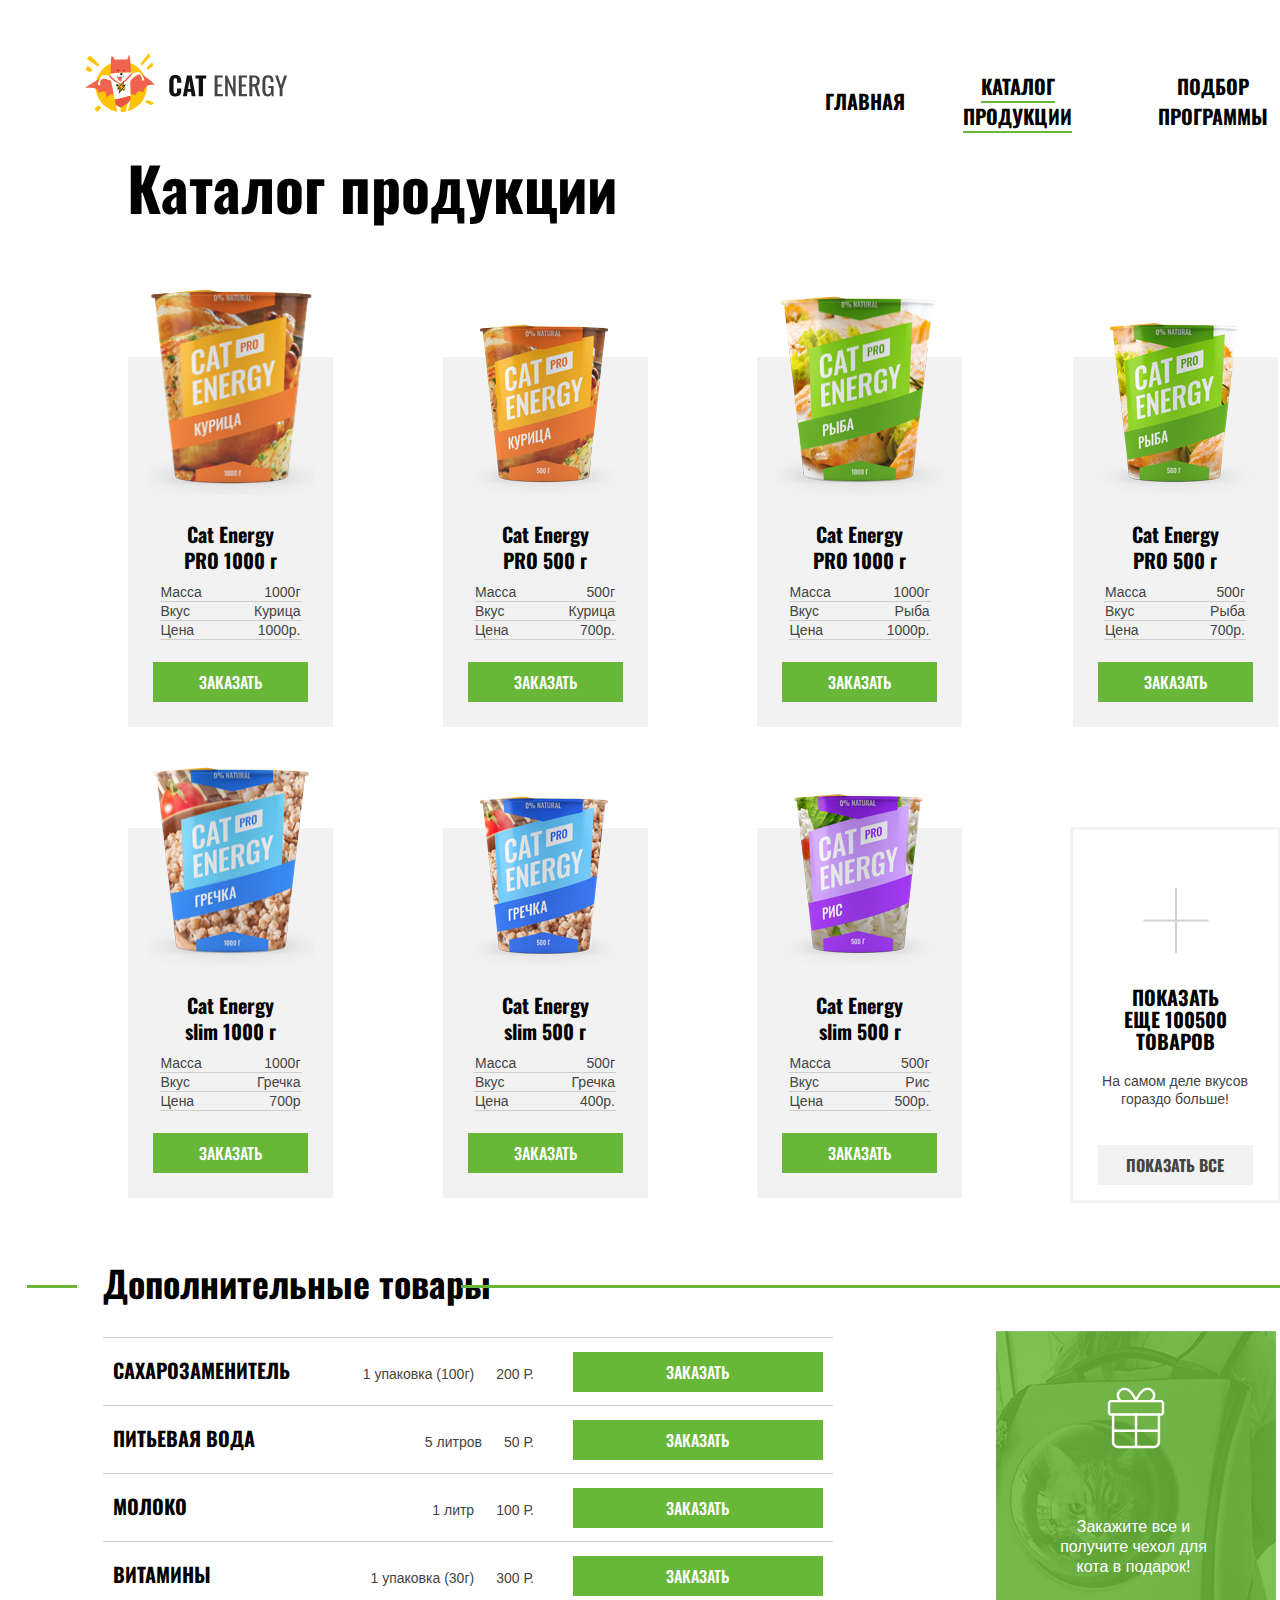
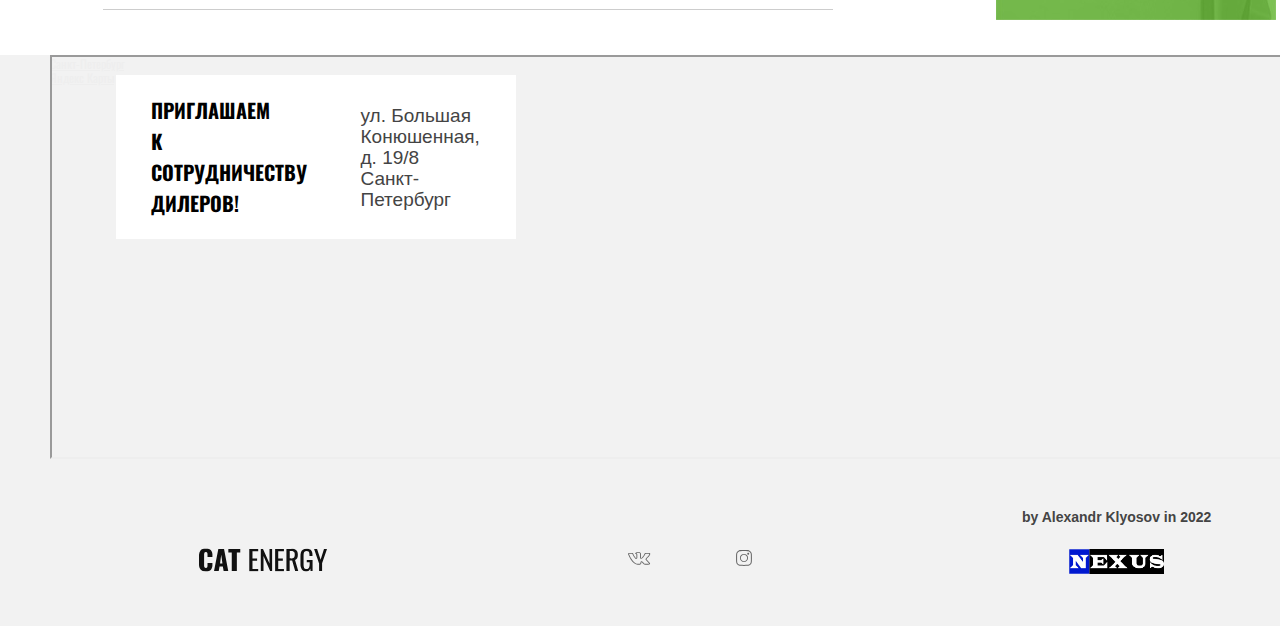
==== commit c3da5657: "fix: fixed production data" ====
--- a/catalog.html
+++ b/catalog.html
@@ -419,7 +419,7 @@
       </div>
       <div class="page-footer__producer">
         <section class="producer">
-<p class="producer__name">Produced <br>by <a class="producer__link" href="https://vk.com/nexuslolz"> Nexus</a><br> in 2022</p>
+<p class="producer__name"> <br>by <a class="producer__link" href="https://vk.com/nexuslolz"> Alexandr Klyosov</a><br> in 2022</p>
         <a href="https://vk.com/nexuslolz" class="producer__link">
           <img src="./img/mobile/index/producer/nexus.png" alt="producer" class="producer__logo" width="95" height="25"/>
         </a>
--- a/css/style.css
+++ b/css/style.css
@@ -1,12 +1,30 @@
 @import url("https://fonts.googleapis.com/css2?family=Oswald:wght@300&display=swap");
-.page__body, .page-header, .page-container, .page-footer, .set, .set__course, .course, .features, .example, .scale, .catalog, .more, .page-container__form, .program, .connect, .else, .social {
+
+.page__body,
+.page-header,
+.page-container,
+.page-footer,
+.set,
+.set__course,
+.course,
+.features,
+.example,
+.scale,
+.catalog,
+.more,
+.page-container__form,
+.program,
+.connect,
+.else,
+.social {
   display: -webkit-box;
   display: -ms-flexbox;
   display: flex;
   margin: 0 auto;
 }
 
-.other-header__line, .feedback__line,
+.other-header__line,
+.feedback__line,
 .message__line,
 .else__line {
   content: "";
@@ -15,19 +33,34 @@
   height: 2px;
 }
 
-.range__hand, .range__hand::before, .other-header__header::after, .other-header__header::before, .choise__btn-radio + label::before, .choise__btn-radio:checked + label::after, .feedback__header::after, .feedback__header::before, .message__header::after, .message__header::before, .else__header::after, .else__header::before, .choise__btn-checkbox + label::before, .choise__btn-checkbox:checked + label::after {
+.range__hand,
+.range__hand::before,
+.other-header__header::after,
+.other-header__header::before,
+.choise__btn-radio+label::before,
+.choise__btn-radio:checked+label::after,
+.feedback__header::after,
+.feedback__header::before,
+.message__header::after,
+.message__header::before,
+.else__header::after,
+.else__header::before,
+.choise__btn-checkbox+label::before,
+.choise__btn-checkbox:checked+label::after {
   content: "";
   position: absolute;
 }
 
-.producer, .producer__link {
+.producer,
+.producer__link {
   font-family: arial;
   font-size: 14px;
   line-height: 18px;
   color: #444444;
 }
 
-.card-table__content, .more__text {
+.card-table__content,
+.more__text {
   font-family: arial;
   font-size: 12px;
   line-height: 16px;
@@ -35,7 +68,9 @@
 }
 
 @media (min-width: 768px) {
-  .card-table__content, .more__text {
+
+  .card-table__content,
+  .more__text {
     font-size: 14px;
     line-height: 18px;
   }
@@ -55,7 +90,9 @@
   }
 }
 
-.title__btn, .card__btn, .else__btn {
+.title__btn,
+.card__btn,
+.else__btn {
   background-color: #68b738;
   color: white;
   border: none;
@@ -68,29 +105,53 @@
 }
 
 @media (min-width: 768px) {
-  .title__btn, .card__btn, .else__btn {
+
+  .title__btn,
+  .card__btn,
+  .else__btn {
     font-size: 16px;
     line-height: 20px;
   }
 }
 
-.title__btn:hover, .card__btn:hover, .else__btn:hover {
+.title__btn:hover,
+.card__btn:hover,
+.else__btn:hover {
   background-color: #5eaa2f;
 }
 
-.title__btn:active, .card__btn:active, .else__btn:active {
+.title__btn:active,
+.card__btn:active,
+.else__btn:active {
   background-color: #5EAA2F;
   color: rgba(255, 255, 255, 0.3);
 }
 
-.page__body, .page-header, .page-container, .page-footer, .set, .set__course, .course, .features, .example, .scale, .catalog, .more, .page-container__form, .program, .connect, .else, .social {
+.page__body,
+.page-header,
+.page-container,
+.page-footer,
+.set,
+.set__course,
+.course,
+.features,
+.example,
+.scale,
+.catalog,
+.more,
+.page-container__form,
+.program,
+.connect,
+.else,
+.social {
   display: -webkit-box;
   display: -ms-flexbox;
   display: flex;
   margin: 0 auto;
 }
 
-.other-header__line, .feedback__line,
+.other-header__line,
+.feedback__line,
 .message__line,
 .else__line {
   content: "";
@@ -99,19 +160,34 @@
   height: 2px;
 }
 
-.range__hand, .range__hand::before, .other-header__header::after, .other-header__header::before, .choise__btn-radio + label::before, .choise__btn-radio:checked + label::after, .feedback__header::after, .feedback__header::before, .message__header::after, .message__header::before, .else__header::after, .else__header::before, .choise__btn-checkbox + label::before, .choise__btn-checkbox:checked + label::after {
+.range__hand,
+.range__hand::before,
+.other-header__header::after,
+.other-header__header::before,
+.choise__btn-radio+label::before,
+.choise__btn-radio:checked+label::after,
+.feedback__header::after,
+.feedback__header::before,
+.message__header::after,
+.message__header::before,
+.else__header::after,
+.else__header::before,
+.choise__btn-checkbox+label::before,
+.choise__btn-checkbox:checked+label::after {
   content: "";
   position: absolute;
 }
 
-.producer, .producer__link {
+.producer,
+.producer__link {
   font-family: arial;
   font-size: 14px;
   line-height: 18px;
   color: #444444;
 }
 
-.card-table__content, .more__text {
+.card-table__content,
+.more__text {
   font-family: arial;
   font-size: 12px;
   line-height: 16px;
@@ -119,7 +195,9 @@
 }
 
 @media (min-width: 768px) {
-  .card-table__content, .more__text {
+
+  .card-table__content,
+  .more__text {
     font-size: 14px;
     line-height: 18px;
   }
@@ -139,7 +217,9 @@
   }
 }
 
-.title__btn, .card__btn, .else__btn {
+.title__btn,
+.card__btn,
+.else__btn {
   background-color: #68b738;
   color: white;
   border: none;
@@ -152,17 +232,24 @@
 }
 
 @media (min-width: 768px) {
-  .title__btn, .card__btn, .else__btn {
+
+  .title__btn,
+  .card__btn,
+  .else__btn {
     font-size: 16px;
     line-height: 20px;
   }
 }
 
-.title__btn:hover, .card__btn:hover, .else__btn:hover {
+.title__btn:hover,
+.card__btn:hover,
+.else__btn:hover {
   background-color: #5eaa2f;
 }
 
-.title__btn:active, .card__btn:active, .else__btn:active {
+.title__btn:active,
+.card__btn:active,
+.else__btn:active {
   background-color: #5EAA2F;
   color: rgba(255, 255, 255, 0.3);
 }
@@ -185,15 +272,14 @@
   display: flex;
   -webkit-box-orient: vertical;
   -webkit-box-direction: normal;
-      -ms-flex-direction: column;
-          flex-direction: column;
+  -ms-flex-direction: column;
+  flex-direction: column;
 }
 
 @media (max-width: 768px) {
   .page {
     width: 100%;
     min-width: 280px;
-    max-width: 767px;
     margin: 12px auto;
   }
 }
@@ -202,7 +288,6 @@
   .page {
     width: 100%;
     margin: 24px auto;
-    max-width: 1199px;
     min-width: 767px;
   }
 }
@@ -211,7 +296,6 @@
   .page {
     width: 100%;
     margin: 53px auto;
-    max-width: 1440px;
     min-width: 1199px;
   }
 }
@@ -220,8 +304,8 @@
   min-height: 100%;
   -webkit-box-orient: vertical;
   -webkit-box-direction: normal;
-      -ms-flex-direction: column;
-          flex-direction: column;
+  -ms-flex-direction: column;
+  flex-direction: column;
   width: 100%;
 }
 
@@ -250,14 +334,14 @@
 .page-header {
   -webkit-box-orient: horizontal;
   -webkit-box-direction: normal;
-      -ms-flex-direction: row;
-          flex-direction: row;
+  -ms-flex-direction: row;
+  flex-direction: row;
   -webkit-box-pack: justify;
-      -ms-flex-pack: justify;
-          justify-content: space-between;
+  -ms-flex-pack: justify;
+  justify-content: space-between;
   -webkit-box-align: center;
-      -ms-flex-align: center;
-          align-items: center;
+  -ms-flex-align: center;
+  align-items: center;
   margin: 0;
   width: 90%;
 }
@@ -293,11 +377,11 @@
 .page-container {
   -webkit-box-orient: vertical;
   -webkit-box-direction: normal;
-      -ms-flex-direction: column;
-          flex-direction: column;
+  -ms-flex-direction: column;
+  flex-direction: column;
   -webkit-box-align: center;
-      -ms-flex-align: center;
-          align-items: center;
+  -ms-flex-align: center;
+  align-items: center;
   margin: 0;
   width: 100%;
   min-width: 280px;
@@ -321,11 +405,11 @@
 .page-footer {
   -webkit-box-orient: vertical;
   -webkit-box-direction: normal;
-      -ms-flex-direction: column;
-          flex-direction: column;
+  -ms-flex-direction: column;
+  flex-direction: column;
   -webkit-box-align: center;
-      -ms-flex-align: center;
-          align-items: center;
+  -ms-flex-align: center;
+  align-items: center;
   margin: 0;
   background-color: #f2f2f2;
   width: 100%;
@@ -420,14 +504,31 @@
   fill: #68B738;
 }
 
-.page__body, .page-header, .page-container, .page-footer, .set, .set__course, .course, .features, .example, .scale, .catalog, .more, .page-container__form, .program, .connect, .else, .social {
+.page__body,
+.page-header,
+.page-container,
+.page-footer,
+.set,
+.set__course,
+.course,
+.features,
+.example,
+.scale,
+.catalog,
+.more,
+.page-container__form,
+.program,
+.connect,
+.else,
+.social {
   display: -webkit-box;
   display: -ms-flexbox;
   display: flex;
   margin: 0 auto;
 }
 
-.other-header__line, .feedback__line,
+.other-header__line,
+.feedback__line,
 .message__line,
 .else__line {
   content: "";
@@ -436,19 +537,34 @@
   height: 2px;
 }
 
-.range__hand, .range__hand::before, .other-header__header::after, .other-header__header::before, .choise__btn-radio + label::before, .choise__btn-radio:checked + label::after, .feedback__header::after, .feedback__header::before, .message__header::after, .message__header::before, .else__header::after, .else__header::before, .choise__btn-checkbox + label::before, .choise__btn-checkbox:checked + label::after {
+.range__hand,
+.range__hand::before,
+.other-header__header::after,
+.other-header__header::before,
+.choise__btn-radio+label::before,
+.choise__btn-radio:checked+label::after,
+.feedback__header::after,
+.feedback__header::before,
+.message__header::after,
+.message__header::before,
+.else__header::after,
+.else__header::before,
+.choise__btn-checkbox+label::before,
+.choise__btn-checkbox:checked+label::after {
   content: "";
   position: absolute;
 }
 
-.producer, .producer__link {
+.producer,
+.producer__link {
   font-family: arial;
   font-size: 14px;
   line-height: 18px;
   color: #444444;
 }
 
-.card-table__content, .more__text {
+.card-table__content,
+.more__text {
   font-family: arial;
   font-size: 12px;
   line-height: 16px;
@@ -456,7 +572,9 @@
 }
 
 @media (min-width: 768px) {
-  .card-table__content, .more__text {
+
+  .card-table__content,
+  .more__text {
     font-size: 14px;
     line-height: 18px;
   }
@@ -476,7 +594,9 @@
   }
 }
 
-.title__btn, .card__btn, .else__btn {
+.title__btn,
+.card__btn,
+.else__btn {
   background-color: #68b738;
   color: white;
   border: none;
@@ -489,17 +609,24 @@
 }
 
 @media (min-width: 768px) {
-  .title__btn, .card__btn, .else__btn {
+
+  .title__btn,
+  .card__btn,
+  .else__btn {
     font-size: 16px;
     line-height: 20px;
   }
 }
 
-.title__btn:hover, .card__btn:hover, .else__btn:hover {
+.title__btn:hover,
+.card__btn:hover,
+.else__btn:hover {
   background-color: #5eaa2f;
 }
 
-.title__btn:active, .card__btn:active, .else__btn:active {
+.title__btn:active,
+.card__btn:active,
+.else__btn:active {
   background-color: #5EAA2F;
   color: rgba(255, 255, 255, 0.3);
 }
@@ -508,10 +635,10 @@
   display: -ms-grid;
   display: grid;
   -ms-grid-columns: 1fr 1fr;
-      grid-template-columns: 1fr 1fr;
+  grid-template-columns: 1fr 1fr;
   -webkit-box-align: center;
-      -ms-flex-align: center;
-          align-items: center;
+  -ms-flex-align: center;
+  align-items: center;
 }
 
 @media (max-width: 768px) {
@@ -526,8 +653,8 @@
   .main-logo {
     width: 160px;
     -webkit-box-pack: start;
-        -ms-flex-pack: start;
-            justify-content: start;
+    -ms-flex-pack: start;
+    justify-content: start;
     gap: 20px;
   }
 }
@@ -540,14 +667,31 @@
   opacity: 60%;
 }
 
-.page__body, .page-header, .page-container, .page-footer, .set, .set__course, .course, .features, .example, .scale, .catalog, .more, .page-container__form, .program, .connect, .else, .social {
+.page__body,
+.page-header,
+.page-container,
+.page-footer,
+.set,
+.set__course,
+.course,
+.features,
+.example,
+.scale,
+.catalog,
+.more,
+.page-container__form,
+.program,
+.connect,
+.else,
+.social {
   display: -webkit-box;
   display: -ms-flexbox;
   display: flex;
   margin: 0 auto;
 }
 
-.other-header__line, .feedback__line,
+.other-header__line,
+.feedback__line,
 .message__line,
 .else__line {
   content: "";
@@ -556,19 +700,34 @@
   height: 2px;
 }
 
-.range__hand, .range__hand::before, .other-header__header::after, .other-header__header::before, .choise__btn-radio + label::before, .choise__btn-radio:checked + label::after, .feedback__header::after, .feedback__header::before, .message__header::after, .message__header::before, .else__header::after, .else__header::before, .choise__btn-checkbox + label::before, .choise__btn-checkbox:checked + label::after {
+.range__hand,
+.range__hand::before,
+.other-header__header::after,
+.other-header__header::before,
+.choise__btn-radio+label::before,
+.choise__btn-radio:checked+label::after,
+.feedback__header::after,
+.feedback__header::before,
+.message__header::after,
+.message__header::before,
+.else__header::after,
+.else__header::before,
+.choise__btn-checkbox+label::before,
+.choise__btn-checkbox:checked+label::after {
   content: "";
   position: absolute;
 }
 
-.producer, .producer__link {
+.producer,
+.producer__link {
   font-family: arial;
   font-size: 14px;
   line-height: 18px;
   color: #444444;
 }
 
-.card-table__content, .more__text {
+.card-table__content,
+.more__text {
   font-family: arial;
   font-size: 12px;
   line-height: 16px;
@@ -576,7 +735,9 @@
 }
 
 @media (min-width: 768px) {
-  .card-table__content, .more__text {
+
+  .card-table__content,
+  .more__text {
     font-size: 14px;
     line-height: 18px;
   }
@@ -596,7 +757,9 @@
   }
 }
 
-.title__btn, .card__btn, .else__btn {
+.title__btn,
+.card__btn,
+.else__btn {
   background-color: #68b738;
   color: white;
   border: none;
@@ -609,17 +772,24 @@
 }
 
 @media (min-width: 768px) {
-  .title__btn, .card__btn, .else__btn {
+
+  .title__btn,
+  .card__btn,
+  .else__btn {
     font-size: 16px;
     line-height: 20px;
   }
 }
 
-.title__btn:hover, .card__btn:hover, .else__btn:hover {
+.title__btn:hover,
+.card__btn:hover,
+.else__btn:hover {
   background-color: #5eaa2f;
 }
 
-.title__btn:active, .card__btn:active, .else__btn:active {
+.title__btn:active,
+.card__btn:active,
+.else__btn:active {
   background-color: #5EAA2F;
   color: rgba(255, 255, 255, 0.3);
 }
@@ -630,8 +800,8 @@
   display: flex;
   position: relative;
   -webkit-box-pack: end;
-      -ms-flex-pack: end;
-          justify-content: end;
+  -ms-flex-pack: end;
+  justify-content: end;
 }
 
 .main-nav__list_open {
@@ -647,6 +817,7 @@
     display: -ms-flexbox;
     display: flex;
   }
+
   .main-nav__list_open .main-nav__toggle {
     cursor: pointer;
     background-color: transparent;
@@ -655,7 +826,9 @@
     top: -25px;
     left: -15px;
   }
-  .main-nav__list_open .main-nav__toggle::after, .main-nav__list_open .main-nav__toggle::before {
+
+  .main-nav__list_open .main-nav__toggle::after,
+  .main-nav__list_open .main-nav__toggle::before {
     content: "";
     width: 26px;
     height: 1.5px;
@@ -665,17 +838,20 @@
     top: 15px;
     left: 15px;
     -webkit-box-shadow: none;
-            box-shadow: none;
+    box-shadow: none;
     z-index: 2;
   }
+
   .main-nav__list_open .main-nav__toggle::after {
     -webkit-transform: rotate(45deg);
-            transform: rotate(45deg);
-  }
+    transform: rotate(45deg);
+  }
+
   .main-nav__list_open .main-nav__toggle::before {
     -webkit-transform: rotate(-45deg);
-            transform: rotate(-45deg);
-  }
+    transform: rotate(-45deg);
+  }
+
   .main-nav__list_open .main-nav__toggle:hover {
     cursor: pointer;
   }
@@ -688,11 +864,11 @@
     display: flex;
     -webkit-box-orient: horizontal;
     -webkit-box-direction: normal;
-        -ms-flex-direction: row;
-            flex-direction: row;
+    -ms-flex-direction: row;
+    flex-direction: row;
     -webkit-box-pack: justify;
-        -ms-flex-pack: justify;
-            justify-content: space-between;
+    -ms-flex-pack: justify;
+    justify-content: space-between;
     width: 560px;
   }
 }
@@ -724,8 +900,9 @@
     background-color: black;
     top: -12px;
     -webkit-box-shadow: 0 8px 0 0 black, 0 16px 0 0 black;
-            box-shadow: 0 8px 0 0 black, 0 16px 0 0 black;
-  }
+    box-shadow: 0 8px 0 0 black, 0 16px 0 0 black;
+  }
+
   .main-nav__list_close .site-list {
     display: none;
     height: 0px;
@@ -739,9 +916,11 @@
     top: -30px;
     width: 200px;
   }
+
   .main-nav__list_close .main-nav__toggle {
     display: none;
   }
+
   .main-nav__list_close .site-list {
     display: -webkit-box;
     display: -ms-flexbox;
@@ -755,14 +934,31 @@
   }
 }
 
-.page__body, .page-header, .page-container, .page-footer, .set, .set__course, .course, .features, .example, .scale, .catalog, .more, .page-container__form, .program, .connect, .else, .social {
+.page__body,
+.page-header,
+.page-container,
+.page-footer,
+.set,
+.set__course,
+.course,
+.features,
+.example,
+.scale,
+.catalog,
+.more,
+.page-container__form,
+.program,
+.connect,
+.else,
+.social {
   display: -webkit-box;
   display: -ms-flexbox;
   display: flex;
   margin: 0 auto;
 }
 
-.other-header__line, .feedback__line,
+.other-header__line,
+.feedback__line,
 .message__line,
 .else__line {
   content: "";
@@ -771,19 +967,34 @@
   height: 2px;
 }
 
-.range__hand, .range__hand::before, .other-header__header::after, .other-header__header::before, .choise__btn-radio + label::before, .choise__btn-radio:checked + label::after, .feedback__header::after, .feedback__header::before, .message__header::after, .message__header::before, .else__header::after, .else__header::before, .choise__btn-checkbox + label::before, .choise__btn-checkbox:checked + label::after {
+.range__hand,
+.range__hand::before,
+.other-header__header::after,
+.other-header__header::before,
+.choise__btn-radio+label::before,
+.choise__btn-radio:checked+label::after,
+.feedback__header::after,
+.feedback__header::before,
+.message__header::after,
+.message__header::before,
+.else__header::after,
+.else__header::before,
+.choise__btn-checkbox+label::before,
+.choise__btn-checkbox:checked+label::after {
   content: "";
   position: absolute;
 }
 
-.producer, .producer__link {
+.producer,
+.producer__link {
   font-family: arial;
   font-size: 14px;
   line-height: 18px;
   color: #444444;
 }
 
-.card-table__content, .more__text {
+.card-table__content,
+.more__text {
   font-family: arial;
   font-size: 12px;
   line-height: 16px;
@@ -791,7 +1002,9 @@
 }
 
 @media (min-width: 768px) {
-  .card-table__content, .more__text {
+
+  .card-table__content,
+  .more__text {
     font-size: 14px;
     line-height: 18px;
   }
@@ -811,7 +1024,9 @@
   }
 }
 
-.title__btn, .card__btn, .else__btn {
+.title__btn,
+.card__btn,
+.else__btn {
   background-color: #68b738;
   color: white;
   border: none;
@@ -824,17 +1039,24 @@
 }
 
 @media (min-width: 768px) {
-  .title__btn, .card__btn, .else__btn {
+
+  .title__btn,
+  .card__btn,
+  .else__btn {
     font-size: 16px;
     line-height: 20px;
   }
 }
 
-.title__btn:hover, .card__btn:hover, .else__btn:hover {
+.title__btn:hover,
+.card__btn:hover,
+.else__btn:hover {
   background-color: #5eaa2f;
 }
 
-.title__btn:active, .card__btn:active, .else__btn:active {
+.title__btn:active,
+.card__btn:active,
+.else__btn:active {
   background-color: #5EAA2F;
   color: rgba(255, 255, 255, 0.3);
 }
@@ -854,8 +1076,8 @@
     top: 20px;
     -webkit-box-orient: vertical;
     -webkit-box-direction: normal;
-        -ms-flex-direction: column;
-            flex-direction: column;
+    -ms-flex-direction: column;
+    flex-direction: column;
     background-color: #68b738;
     border-radius: 5px;
     width: 140px;
@@ -863,31 +1085,37 @@
     padding: 10px;
     margin: 0;
     -webkit-box-shadow: inset 0 0 2.5px 3px rgba(0, 0, 0, 0.35);
-            box-shadow: inset 0 0 2.5px 3px rgba(0, 0, 0, 0.35);
-  }
+    box-shadow: inset 0 0 2.5px 3px rgba(0, 0, 0, 0.35);
+  }
+
   .site-list .site-list__link,
   .site-list .site-list__link_index {
     text-decoration: none;
     color: white;
   }
+
   .site-list .site-list__link:hover,
   .site-list .site-list__link_index:hover {
     opacity: 60%;
   }
+
   .site-list .site-list__link:active,
   .site-list .site-list__link_index:active {
     opacity: 30%;
   }
+
   .site-list .site-list__item {
     padding: 7px;
     border-bottom: 2px solid rgba(0, 0, 0, 0.25);
     border-top: 2px solid rgba(255, 255, 255, 0.25);
   }
+
   .site-list .site-list__item:first-child {
     padding-top: 0;
     border-bottom: 2px solid rgba(0, 0, 0, 0.25);
     border-top: none;
   }
+
   .site-list .site-list__item:last-child {
     border-bottom: none;
     border-top: 2px solid rgba(255, 255, 255, 0.25);
@@ -898,24 +1126,25 @@
   .site-list {
     -webkit-box-orient: horizontal;
     -webkit-box-direction: normal;
-        -ms-flex-direction: row;
-            flex-direction: row;
+    -ms-flex-direction: row;
+    flex-direction: row;
     background-color: transparent;
     position: relative;
     -webkit-box-shadow: none;
-            box-shadow: none;
+    box-shadow: none;
     border: none;
     box-shadow: none;
     -webkit-box-pack: center;
-        -ms-flex-pack: center;
-            justify-content: center;
+    -ms-flex-pack: center;
+    justify-content: center;
     -webkit-box-align: center;
-        -ms-flex-align: center;
-            align-items: center;
+    -ms-flex-align: center;
+    align-items: center;
     gap: 30px;
     width: 470px;
     left: -160px;
   }
+
   .site-list .site-list__link,
   .site-list .site-list__link_index {
     color: black;
@@ -923,22 +1152,27 @@
     text-decoration: none;
     font-weight: bold;
   }
+
   .site-list .site-list__link:hover,
   .site-list .site-list__link_index:hover {
     opacity: 60%;
   }
+
   .site-list .site-list__link:active,
   .site-list .site-list__link_index:active {
     opacity: 30%;
   }
+
   .site-list .site-list__link_active,
   .site-list .site-list__link_index_active {
     border-bottom: 2px solid #68b738;
   }
+
   .site-list .site-list__item {
     border: none;
     padding: 0;
   }
+
   .site-list .site-list__item:first-child {
     border: none;
   }
@@ -954,15 +1188,19 @@
     text-decoration: none;
     font-weight: bold;
   }
+
   .site-list .site-list__link_index:hover {
     opacity: 60%;
   }
+
   .site-list .site-list__link_index:active {
     opacity: 30%;
   }
+
   .site-list .site-list__link_index_active {
     border-bottom: 2px solid white;
   }
+
   .site-list .site-list__link {
     font-weight: 400;
     font-size: 20px;
@@ -971,9 +1209,11 @@
     text-decoration: none;
     font-weight: bold;
   }
+
   .site-list .site-list__link:hover {
     opacity: 60%;
   }
+
   .site-list .site-list__link:active {
     opacity: 30%;
   }
@@ -985,14 +1225,31 @@
   cursor: default;
 }
 
-.page__body, .page-header, .page-container, .page-footer, .set, .set__course, .course, .features, .example, .scale, .catalog, .more, .page-container__form, .program, .connect, .else, .social {
+.page__body,
+.page-header,
+.page-container,
+.page-footer,
+.set,
+.set__course,
+.course,
+.features,
+.example,
+.scale,
+.catalog,
+.more,
+.page-container__form,
+.program,
+.connect,
+.else,
+.social {
   display: -webkit-box;
   display: -ms-flexbox;
   display: flex;
   margin: 0 auto;
 }
 
-.other-header__line, .feedback__line,
+.other-header__line,
+.feedback__line,
 .message__line,
 .else__line {
   content: "";
@@ -1001,19 +1258,34 @@
   height: 2px;
 }
 
-.range__hand, .range__hand::before, .other-header__header::after, .other-header__header::before, .choise__btn-radio + label::before, .choise__btn-radio:checked + label::after, .feedback__header::after, .feedback__header::before, .message__header::after, .message__header::before, .else__header::after, .else__header::before, .choise__btn-checkbox + label::before, .choise__btn-checkbox:checked + label::after {
+.range__hand,
+.range__hand::before,
+.other-header__header::after,
+.other-header__header::before,
+.choise__btn-radio+label::before,
+.choise__btn-radio:checked+label::after,
+.feedback__header::after,
+.feedback__header::before,
+.message__header::after,
+.message__header::before,
+.else__header::after,
+.else__header::before,
+.choise__btn-checkbox+label::before,
+.choise__btn-checkbox:checked+label::after {
   content: "";
   position: absolute;
 }
 
-.producer, .producer__link {
+.producer,
+.producer__link {
   font-family: arial;
   font-size: 14px;
   line-height: 18px;
   color: #444444;
 }
 
-.card-table__content, .more__text {
+.card-table__content,
+.more__text {
   font-family: arial;
   font-size: 12px;
   line-height: 16px;
@@ -1021,7 +1293,9 @@
 }
 
 @media (min-width: 768px) {
-  .card-table__content, .more__text {
+
+  .card-table__content,
+  .more__text {
     font-size: 14px;
     line-height: 18px;
   }
@@ -1041,7 +1315,9 @@
   }
 }
 
-.title__btn, .card__btn, .else__btn {
+.title__btn,
+.card__btn,
+.else__btn {
   background-color: #68b738;
   color: white;
   border: none;
@@ -1054,17 +1330,24 @@
 }
 
 @media (min-width: 768px) {
-  .title__btn, .card__btn, .else__btn {
+
+  .title__btn,
+  .card__btn,
+  .else__btn {
     font-size: 16px;
     line-height: 20px;
   }
 }
 
-.title__btn:hover, .card__btn:hover, .else__btn:hover {
+.title__btn:hover,
+.card__btn:hover,
+.else__btn:hover {
   background-color: #5eaa2f;
 }
 
-.title__btn:active, .card__btn:active, .else__btn:active {
+.title__btn:active,
+.card__btn:active,
+.else__btn:active {
   background-color: #5EAA2F;
   color: rgba(255, 255, 255, 0.3);
 }
@@ -1082,14 +1365,14 @@
   display: flex;
   -webkit-box-orient: vertical;
   -webkit-box-direction: normal;
-      -ms-flex-direction: column;
-          flex-direction: column;
+  -ms-flex-direction: column;
+  flex-direction: column;
   position: relative;
   text-align: center;
   color: white;
   -webkit-box-align: center;
-      -ms-flex-align: center;
-          align-items: center;
+  -ms-flex-align: center;
+  align-items: center;
   width: 100%;
   min-width: 300px;
   max-width: 475px;
@@ -1103,26 +1386,26 @@
     display: flex;
     -webkit-box-orient: vertical;
     -webkit-box-direction: normal;
-        -ms-flex-direction: column;
-            flex-direction: column;
+    -ms-flex-direction: column;
+    flex-direction: column;
     -webkit-box-align: start;
-        -ms-flex-align: start;
-            align-items: flex-start;
+    -ms-flex-align: start;
+    align-items: flex-start;
   }
 }
 
 @media (max-width: 768px) {
   .title__wrapper {
     -webkit-box-align: center;
-        -ms-flex-align: center;
-            align-items: center;
+    -ms-flex-align: center;
+    align-items: center;
     display: -webkit-box;
     display: -ms-flexbox;
     display: flex;
     -webkit-box-orient: vertical;
     -webkit-box-direction: normal;
-        -ms-flex-direction: column;
-            flex-direction: column;
+    -ms-flex-direction: column;
+    flex-direction: column;
   }
 }
 
@@ -1133,11 +1416,11 @@
     display: flex;
     -webkit-box-orient: vertical;
     -webkit-box-direction: normal;
-        -ms-flex-direction: column;
-            flex-direction: column;
+    -ms-flex-direction: column;
+    flex-direction: column;
     -webkit-box-align: start;
-        -ms-flex-align: start;
-            align-items: flex-start;
+    -ms-flex-align: start;
+    align-items: flex-start;
     position: relative;
     left: -210px;
   }
@@ -1266,14 +1549,31 @@
   }
 }
 
-.page__body, .page-header, .page-container, .page-footer, .set, .set__course, .course, .features, .example, .scale, .catalog, .more, .page-container__form, .program, .connect, .else, .social {
+.page__body,
+.page-header,
+.page-container,
+.page-footer,
+.set,
+.set__course,
+.course,
+.features,
+.example,
+.scale,
+.catalog,
+.more,
+.page-container__form,
+.program,
+.connect,
+.else,
+.social {
   display: -webkit-box;
   display: -ms-flexbox;
   display: flex;
   margin: 0 auto;
 }
 
-.other-header__line, .feedback__line,
+.other-header__line,
+.feedback__line,
 .message__line,
 .else__line {
   content: "";
@@ -1282,19 +1582,34 @@
   height: 2px;
 }
 
-.range__hand, .range__hand::before, .other-header__header::after, .other-header__header::before, .choise__btn-radio + label::before, .choise__btn-radio:checked + label::after, .feedback__header::after, .feedback__header::before, .message__header::after, .message__header::before, .else__header::after, .else__header::before, .choise__btn-checkbox + label::before, .choise__btn-checkbox:checked + label::after {
+.range__hand,
+.range__hand::before,
+.other-header__header::after,
+.other-header__header::before,
+.choise__btn-radio+label::before,
+.choise__btn-radio:checked+label::after,
+.feedback__header::after,
+.feedback__header::before,
+.message__header::after,
+.message__header::before,
+.else__header::after,
+.else__header::before,
+.choise__btn-checkbox+label::before,
+.choise__btn-checkbox:checked+label::after {
   content: "";
   position: absolute;
 }
 
-.producer, .producer__link {
+.producer,
+.producer__link {
   font-family: arial;
   font-size: 14px;
   line-height: 18px;
   color: #444444;
 }
 
-.card-table__content, .more__text {
+.card-table__content,
+.more__text {
   font-family: arial;
   font-size: 12px;
   line-height: 16px;
@@ -1302,7 +1617,9 @@
 }
 
 @media (min-width: 768px) {
-  .card-table__content, .more__text {
+
+  .card-table__content,
+  .more__text {
     font-size: 14px;
     line-height: 18px;
   }
@@ -1322,7 +1639,9 @@
   }
 }
 
-.title__btn, .card__btn, .else__btn {
+.title__btn,
+.card__btn,
+.else__btn {
   background-color: #68b738;
   color: white;
   border: none;
@@ -1335,17 +1654,24 @@
 }
 
 @media (min-width: 768px) {
-  .title__btn, .card__btn, .else__btn {
+
+  .title__btn,
+  .card__btn,
+  .else__btn {
     font-size: 16px;
     line-height: 20px;
   }
 }
 
-.title__btn:hover, .card__btn:hover, .else__btn:hover {
+.title__btn:hover,
+.card__btn:hover,
+.else__btn:hover {
   background-color: #5eaa2f;
 }
 
-.title__btn:active, .card__btn:active, .else__btn:active {
+.title__btn:active,
+.card__btn:active,
+.else__btn:active {
   background-color: #5EAA2F;
   color: rgba(255, 255, 255, 0.3);
 }
@@ -1388,8 +1714,8 @@
 .set {
   -webkit-box-orient: vertical;
   -webkit-box-direction: normal;
-      -ms-flex-direction: column;
-          flex-direction: column;
+  -ms-flex-direction: column;
+  flex-direction: column;
   width: 100%;
 }
 
@@ -1413,8 +1739,8 @@
 .set__course {
   -webkit-box-orient: vertical;
   -webkit-box-direction: normal;
-      -ms-flex-direction: column;
-          flex-direction: column;
+  -ms-flex-direction: column;
+  flex-direction: column;
   gap: 20px;
   width: 95%;
   min-width: 280px;
@@ -1430,8 +1756,8 @@
 @media (min-width: 550px) {
   .set__course {
     -webkit-box-pack: center;
-        -ms-flex-pack: center;
-            justify-content: center;
+    -ms-flex-pack: center;
+    justify-content: center;
     min-width: 380px;
     max-width: 480px;
   }
@@ -1448,8 +1774,8 @@
   .set__course {
     -webkit-box-orient: horizontal;
     -webkit-box-direction: normal;
-        -ms-flex-direction: row;
-            flex-direction: row;
+    -ms-flex-direction: row;
+    flex-direction: row;
     min-width: 900px;
     max-width: 1340px;
   }
@@ -1458,8 +1784,8 @@
 .course {
   -webkit-box-orient: vertical;
   -webkit-box-direction: normal;
-      -ms-flex-direction: column;
-          flex-direction: column;
+  -ms-flex-direction: column;
+  flex-direction: column;
   background-color: #f2f2f2;
   gap: 23px;
   margin: 0;
@@ -1497,14 +1823,14 @@
   display: flex;
   -webkit-box-orient: horizontal;
   -webkit-box-direction: normal;
-      -ms-flex-direction: row;
-          flex-direction: row;
+  -ms-flex-direction: row;
+  flex-direction: row;
   -webkit-box-pack: start;
-      -ms-flex-pack: start;
-          justify-content: flex-start;
+  -ms-flex-pack: start;
+  justify-content: flex-start;
   -webkit-box-align: center;
-      -ms-flex-align: center;
-          align-items: center;
+  -ms-flex-align: center;
+  align-items: center;
   gap: 25px;
 }
 
@@ -1513,10 +1839,10 @@
     display: -ms-grid;
     display: grid;
     -ms-grid-columns: 1fr 3fr;
-        grid-template-columns: 1fr 3fr;
+    grid-template-columns: 1fr 3fr;
     -webkit-box-align: center;
-        -ms-flex-align: center;
-            align-items: center;
+    -ms-flex-align: center;
+    align-items: center;
     text-align: center;
     font-size: 24px;
     gap: 17px;
@@ -1546,8 +1872,8 @@
   display: -ms-flexbox;
   display: flex;
   -webkit-box-pack: start;
-      -ms-flex-pack: start;
-          justify-content: start;
+  -ms-flex-pack: start;
+  justify-content: start;
 }
 
 @media (max-width: 768px) {
@@ -1646,14 +1972,31 @@
   margin-left: 15px;
 }
 
-.page__body, .page-header, .page-container, .page-footer, .set, .set__course, .course, .features, .example, .scale, .catalog, .more, .page-container__form, .program, .connect, .else, .social {
+.page__body,
+.page-header,
+.page-container,
+.page-footer,
+.set,
+.set__course,
+.course,
+.features,
+.example,
+.scale,
+.catalog,
+.more,
+.page-container__form,
+.program,
+.connect,
+.else,
+.social {
   display: -webkit-box;
   display: -ms-flexbox;
   display: flex;
   margin: 0 auto;
 }
 
-.other-header__line, .feedback__line,
+.other-header__line,
+.feedback__line,
 .message__line,
 .else__line {
   content: "";
@@ -1662,19 +2005,34 @@
   height: 2px;
 }
 
-.range__hand, .range__hand::before, .other-header__header::after, .other-header__header::before, .choise__btn-radio + label::before, .choise__btn-radio:checked + label::after, .feedback__header::after, .feedback__header::before, .message__header::after, .message__header::before, .else__header::after, .else__header::before, .choise__btn-checkbox + label::before, .choise__btn-checkbox:checked + label::after {
+.range__hand,
+.range__hand::before,
+.other-header__header::after,
+.other-header__header::before,
+.choise__btn-radio+label::before,
+.choise__btn-radio:checked+label::after,
+.feedback__header::after,
+.feedback__header::before,
+.message__header::after,
+.message__header::before,
+.else__header::after,
+.else__header::before,
+.choise__btn-checkbox+label::before,
+.choise__btn-checkbox:checked+label::after {
   content: "";
   position: absolute;
 }
 
-.producer, .producer__link {
+.producer,
+.producer__link {
   font-family: arial;
   font-size: 14px;
   line-height: 18px;
   color: #444444;
 }
 
-.card-table__content, .more__text {
+.card-table__content,
+.more__text {
   font-family: arial;
   font-size: 12px;
   line-height: 16px;
@@ -1682,7 +2040,9 @@
 }
 
 @media (min-width: 768px) {
-  .card-table__content, .more__text {
+
+  .card-table__content,
+  .more__text {
     font-size: 14px;
     line-height: 18px;
   }
@@ -1702,7 +2062,9 @@
   }
 }
 
-.title__btn, .card__btn, .else__btn {
+.title__btn,
+.card__btn,
+.else__btn {
   background-color: #68b738;
   color: white;
   border: none;
@@ -1715,17 +2077,24 @@
 }
 
 @media (min-width: 768px) {
-  .title__btn, .card__btn, .else__btn {
+
+  .title__btn,
+  .card__btn,
+  .else__btn {
     font-size: 16px;
     line-height: 20px;
   }
 }
 
-.title__btn:hover, .card__btn:hover, .else__btn:hover {
+.title__btn:hover,
+.card__btn:hover,
+.else__btn:hover {
   background-color: #5eaa2f;
 }
 
-.title__btn:active, .card__btn:active, .else__btn:active {
+.title__btn:active,
+.card__btn:active,
+.else__btn:active {
   background-color: #5EAA2F;
   color: rgba(255, 255, 255, 0.3);
 }
@@ -1751,8 +2120,8 @@
 .features {
   -webkit-box-orient: vertical;
   -webkit-box-direction: normal;
-      -ms-flex-direction: column;
-          flex-direction: column;
+  -ms-flex-direction: column;
+  flex-direction: column;
 }
 
 @media (min-width: 768px) and (max-width: 1199px) {
@@ -1792,8 +2161,8 @@
   display: flex;
   -webkit-box-orient: vertical;
   -webkit-box-direction: normal;
-      -ms-flex-direction: column;
-          flex-direction: column;
+  -ms-flex-direction: column;
+  flex-direction: column;
 }
 
 @media (min-width: 415px) {
@@ -1807,7 +2176,7 @@
     display: -ms-grid;
     display: grid;
     -ms-grid-columns: 1fr 1fr;
-        grid-template-columns: 1fr 1fr;
+    grid-template-columns: 1fr 1fr;
     gap: 100px;
   }
 }
@@ -1817,10 +2186,10 @@
     display: -ms-grid;
     display: grid;
     -ms-grid-columns: 1fr 1fr 1fr 1fr;
-        grid-template-columns: 1fr 1fr 1fr 1fr;
+    grid-template-columns: 1fr 1fr 1fr 1fr;
     -webkit-box-pack: center;
-        -ms-flex-pack: center;
-            justify-content: center;
+    -ms-flex-pack: center;
+    justify-content: center;
   }
 }
 
@@ -1831,8 +2200,8 @@
   position: relative;
   gap: 20px;
   -webkit-box-align: center;
-      -ms-flex-align: center;
-          align-items: center;
+  -ms-flex-align: center;
+  align-items: center;
 }
 
 @media (min-width: 768px) {
@@ -1844,11 +2213,11 @@
     display: flex;
     -webkit-box-orient: vertical;
     -webkit-box-direction: normal;
-        -ms-flex-direction: column;
-            flex-direction: column;
+    -ms-flex-direction: column;
+    flex-direction: column;
     -webkit-box-align: start;
-        -ms-flex-align: start;
-            align-items: flex-start;
+    -ms-flex-align: start;
+    align-items: flex-start;
   }
 }
 
@@ -1886,14 +2255,31 @@
   }
 }
 
-.page__body, .page-header, .page-container, .page-footer, .set, .set__course, .course, .features, .example, .scale, .catalog, .more, .page-container__form, .program, .connect, .else, .social {
+.page__body,
+.page-header,
+.page-container,
+.page-footer,
+.set,
+.set__course,
+.course,
+.features,
+.example,
+.scale,
+.catalog,
+.more,
+.page-container__form,
+.program,
+.connect,
+.else,
+.social {
   display: -webkit-box;
   display: -ms-flexbox;
   display: flex;
   margin: 0 auto;
 }
 
-.other-header__line, .feedback__line,
+.other-header__line,
+.feedback__line,
 .message__line,
 .else__line {
   content: "";
@@ -1902,19 +2288,34 @@
   height: 2px;
 }
 
-.range__hand, .range__hand::before, .other-header__header::after, .other-header__header::before, .choise__btn-radio + label::before, .choise__btn-radio:checked + label::after, .feedback__header::after, .feedback__header::before, .message__header::after, .message__header::before, .else__header::after, .else__header::before, .choise__btn-checkbox + label::before, .choise__btn-checkbox:checked + label::after {
+.range__hand,
+.range__hand::before,
+.other-header__header::after,
+.other-header__header::before,
+.choise__btn-radio+label::before,
+.choise__btn-radio:checked+label::after,
+.feedback__header::after,
+.feedback__header::before,
+.message__header::after,
+.message__header::before,
+.else__header::after,
+.else__header::before,
+.choise__btn-checkbox+label::before,
+.choise__btn-checkbox:checked+label::after {
   content: "";
   position: absolute;
 }
 
-.producer, .producer__link {
+.producer,
+.producer__link {
   font-family: arial;
   font-size: 14px;
   line-height: 18px;
   color: #444444;
 }
 
-.card-table__content, .more__text {
+.card-table__content,
+.more__text {
   font-family: arial;
   font-size: 12px;
   line-height: 16px;
@@ -1922,7 +2323,9 @@
 }
 
 @media (min-width: 768px) {
-  .card-table__content, .more__text {
+
+  .card-table__content,
+  .more__text {
     font-size: 14px;
     line-height: 18px;
   }
@@ -1942,7 +2345,9 @@
   }
 }
 
-.title__btn, .card__btn, .else__btn {
+.title__btn,
+.card__btn,
+.else__btn {
   background-color: #68b738;
   color: white;
   border: none;
@@ -1955,17 +2360,24 @@
 }
 
 @media (min-width: 768px) {
-  .title__btn, .card__btn, .else__btn {
+
+  .title__btn,
+  .card__btn,
+  .else__btn {
     font-size: 16px;
     line-height: 20px;
   }
 }
 
-.title__btn:hover, .card__btn:hover, .else__btn:hover {
+.title__btn:hover,
+.card__btn:hover,
+.else__btn:hover {
   background-color: #5eaa2f;
 }
 
-.title__btn:active, .card__btn:active, .else__btn:active {
+.title__btn:active,
+.card__btn:active,
+.else__btn:active {
   background-color: #5EAA2F;
   color: rgba(255, 255, 255, 0.3);
 }
@@ -2015,14 +2427,14 @@
 .example {
   -webkit-box-orient: vertical;
   -webkit-box-direction: normal;
-      -ms-flex-direction: column;
-          flex-direction: column;
+  -ms-flex-direction: column;
+  flex-direction: column;
   display: -webkit-box;
   display: -ms-flexbox;
   display: flex;
   -webkit-box-align: start;
-      -ms-flex-align: start;
-          align-items: flex-start;
+  -ms-flex-align: start;
+  align-items: flex-start;
   width: 90%;
   padding: 24px 0;
 }
@@ -2094,8 +2506,8 @@
     display: -ms-flexbox;
     display: flex;
     -webkit-box-align: center;
-        -ms-flex-align: center;
-            align-items: center;
+    -ms-flex-align: center;
+    align-items: center;
     margin-top: -125px;
   }
 }
@@ -2138,10 +2550,10 @@
 @media (max-width: 767px) {
   .content__results {
     -webkit-box-pack: center;
-        -ms-flex-pack: center;
-            justify-content: center;
+    -ms-flex-pack: center;
+    justify-content: center;
     -ms-flex-wrap: wrap;
-        flex-wrap: wrap;
+    flex-wrap: wrap;
     gap: 15%;
     min-width: 280px;
   }
@@ -2151,8 +2563,8 @@
   .content__results {
     -webkit-box-orient: horizontal;
     -webkit-box-direction: normal;
-        -ms-flex-direction: row;
-            flex-direction: row;
+    -ms-flex-direction: row;
+    flex-direction: row;
     gap: 5%;
   }
 }
@@ -2161,8 +2573,8 @@
   .content__results {
     -webkit-box-orient: horizontal;
     -webkit-box-direction: normal;
-        -ms-flex-direction: row;
-            flex-direction: row;
+    -ms-flex-direction: row;
+    flex-direction: row;
     margin-top: 70px;
   }
 }
@@ -2170,15 +2582,15 @@
 @media (min-width: 1200px) {
   .content-column {
     -webkit-box-align: start;
-        -ms-flex-align: start;
-            align-items: flex-start;
+    -ms-flex-align: start;
+    align-items: flex-start;
     display: -webkit-box;
     display: -ms-flexbox;
     display: flex;
     -webkit-box-orient: vertical;
     -webkit-box-direction: normal;
-        -ms-flex-direction: column;
-            flex-direction: column;
+    -ms-flex-direction: column;
+    flex-direction: column;
   }
 }
 
@@ -2211,14 +2623,14 @@
     display: -ms-flexbox;
     display: flex;
     -webkit-box-align: end;
-        -ms-flex-align: end;
-            align-items: flex-end;
+    -ms-flex-align: end;
+    align-items: flex-end;
     -ms-flex-wrap: nowrap;
-        flex-wrap: nowrap;
+    flex-wrap: nowrap;
     -webkit-box-orient: horizontal;
     -webkit-box-direction: normal;
-        -ms-flex-direction: row;
-            flex-direction: row;
+    -ms-flex-direction: row;
+    flex-direction: row;
   }
 }
 
@@ -2228,11 +2640,11 @@
   display: flex;
   -webkit-box-orient: vertical;
   -webkit-box-direction: normal;
-      -ms-flex-direction: column;
-          flex-direction: column;
+  -ms-flex-direction: column;
+  flex-direction: column;
   -webkit-box-align: center;
-      -ms-flex-align: center;
-          align-items: center;
+  -ms-flex-align: center;
+  align-items: center;
   position: relative;
   gap: 20px;
 }
@@ -2275,6 +2687,7 @@
     top: 93px;
     width: 140px;
   }
+
   .results__text br {
     display: none;
   }
@@ -2292,11 +2705,11 @@
   display: flex;
   -webkit-box-orient: vertical;
   -webkit-box-direction: normal;
-      -ms-flex-direction: column;
-          flex-direction: column;
+  -ms-flex-direction: column;
+  flex-direction: column;
   -webkit-box-align: center;
-      -ms-flex-align: center;
-          align-items: center;
+  -ms-flex-align: center;
+  align-items: center;
 }
 
 .content__compare {
@@ -2316,8 +2729,8 @@
 .scale {
   font-weight: bold;
   -webkit-box-align: center;
-      -ms-flex-align: center;
-          align-items: center;
+  -ms-flex-align: center;
+  align-items: center;
   gap: 20px;
 }
 
@@ -2377,7 +2790,7 @@
   top: 18px;
   left: 265px;
   -webkit-box-shadow: 0 1px 2px 1px #cdcdcd;
-          box-shadow: 0 1px 2px 1px #cdcdcd;
+  box-shadow: 0 1px 2px 1px #cdcdcd;
   border: 1px solid #cdcdcd;
 }
 
@@ -2398,7 +2811,7 @@
 
 .range__hand:hover {
   -webkit-box-shadow: 0 3px 3px 1px #cdcdcd;
-          box-shadow: 0 3px 3px 1px #cdcdcd;
+  box-shadow: 0 3px 3px 1px #cdcdcd;
 }
 
 .range__hand:active {
@@ -2406,6 +2819,7 @@
 }
 
 @media (min-width: 768px) {
+
   .status__min,
   .status__max {
     border-bottom: 1px dotted #5b5b5b;
@@ -2422,14 +2836,31 @@
   border-bottom: none;
 }
 
-.page__body, .page-header, .page-container, .page-footer, .set, .set__course, .course, .features, .example, .scale, .catalog, .more, .page-container__form, .program, .connect, .else, .social {
+.page__body,
+.page-header,
+.page-container,
+.page-footer,
+.set,
+.set__course,
+.course,
+.features,
+.example,
+.scale,
+.catalog,
+.more,
+.page-container__form,
+.program,
+.connect,
+.else,
+.social {
   display: -webkit-box;
   display: -ms-flexbox;
   display: flex;
   margin: 0 auto;
 }
 
-.other-header__line, .feedback__line,
+.other-header__line,
+.feedback__line,
 .message__line,
 .else__line {
   content: "";
@@ -2438,19 +2869,34 @@
   height: 2px;
 }
 
-.range__hand, .range__hand::before, .other-header__header::after, .other-header__header::before, .choise__btn-radio + label::before, .choise__btn-radio:checked + label::after, .feedback__header::after, .feedback__header::before, .message__header::after, .message__header::before, .else__header::after, .else__header::before, .choise__btn-checkbox + label::before, .choise__btn-checkbox:checked + label::after {
+.range__hand,
+.range__hand::before,
+.other-header__header::after,
+.other-header__header::before,
+.choise__btn-radio+label::before,
+.choise__btn-radio:checked+label::after,
+.feedback__header::after,
+.feedback__header::before,
+.message__header::after,
+.message__header::before,
+.else__header::after,
+.else__header::before,
+.choise__btn-checkbox+label::before,
+.choise__btn-checkbox:checked+label::after {
   content: "";
   position: absolute;
 }
 
-.producer, .producer__link {
+.producer,
+.producer__link {
   font-family: arial;
   font-size: 14px;
   line-height: 18px;
   color: #444444;
 }
 
-.card-table__content, .more__text {
+.card-table__content,
+.more__text {
   font-family: arial;
   font-size: 12px;
   line-height: 16px;
@@ -2458,7 +2904,9 @@
 }
 
 @media (min-width: 768px) {
-  .card-table__content, .more__text {
+
+  .card-table__content,
+  .more__text {
     font-size: 14px;
     line-height: 18px;
   }
@@ -2478,7 +2926,9 @@
   }
 }
 
-.title__btn, .card__btn, .else__btn {
+.title__btn,
+.card__btn,
+.else__btn {
   background-color: #68b738;
   color: white;
   border: none;
@@ -2491,17 +2941,24 @@
 }
 
 @media (min-width: 768px) {
-  .title__btn, .card__btn, .else__btn {
+
+  .title__btn,
+  .card__btn,
+  .else__btn {
     font-size: 16px;
     line-height: 20px;
   }
 }
 
-.title__btn:hover, .card__btn:hover, .else__btn:hover {
+.title__btn:hover,
+.card__btn:hover,
+.else__btn:hover {
   background-color: #5eaa2f;
 }
 
-.title__btn:active, .card__btn:active, .else__btn:active {
+.title__btn:active,
+.card__btn:active,
+.else__btn:active {
   background-color: #5EAA2F;
   color: rgba(255, 255, 255, 0.3);
 }
@@ -2509,8 +2966,8 @@
 .catalog {
   -webkit-box-orient: vertical;
   -webkit-box-direction: normal;
-      -ms-flex-direction: column;
-          flex-direction: column;
+  -ms-flex-direction: column;
+  flex-direction: column;
   min-width: 320px;
   margin-bottom: 35px;
   width: 100%;
@@ -2561,14 +3018,31 @@
   }
 }
 
-.page__body, .page-header, .page-container, .page-footer, .set, .set__course, .course, .features, .example, .scale, .catalog, .more, .page-container__form, .program, .connect, .else, .social {
+.page__body,
+.page-header,
+.page-container,
+.page-footer,
+.set,
+.set__course,
+.course,
+.features,
+.example,
+.scale,
+.catalog,
+.more,
+.page-container__form,
+.program,
+.connect,
+.else,
+.social {
   display: -webkit-box;
   display: -ms-flexbox;
   display: flex;
   margin: 0 auto;
 }
 
-.other-header__line, .feedback__line,
+.other-header__line,
+.feedback__line,
 .message__line,
 .else__line {
   content: "";
@@ -2577,19 +3051,34 @@
   height: 2px;
 }
 
-.range__hand, .range__hand::before, .other-header__header::after, .other-header__header::before, .choise__btn-radio + label::before, .choise__btn-radio:checked + label::after, .feedback__header::after, .feedback__header::before, .message__header::after, .message__header::before, .else__header::after, .else__header::before, .choise__btn-checkbox + label::before, .choise__btn-checkbox:checked + label::after {
+.range__hand,
+.range__hand::before,
+.other-header__header::after,
+.other-header__header::before,
+.choise__btn-radio+label::before,
+.choise__btn-radio:checked+label::after,
+.feedback__header::after,
+.feedback__header::before,
+.message__header::after,
+.message__header::before,
+.else__header::after,
+.else__header::before,
+.choise__btn-checkbox+label::before,
+.choise__btn-checkbox:checked+label::after {
   content: "";
   position: absolute;
 }
 
-.producer, .producer__link {
+.producer,
+.producer__link {
   font-family: arial;
   font-size: 14px;
   line-height: 18px;
   color: #444444;
 }
 
-.card-table__content, .more__text {
+.card-table__content,
+.more__text {
   font-family: arial;
   font-size: 12px;
   line-height: 16px;
@@ -2597,7 +3086,9 @@
 }
 
 @media (min-width: 768px) {
-  .card-table__content, .more__text {
+
+  .card-table__content,
+  .more__text {
     font-size: 14px;
     line-height: 18px;
   }
@@ -2617,7 +3108,9 @@
   }
 }
 
-.title__btn, .card__btn, .else__btn {
+.title__btn,
+.card__btn,
+.else__btn {
   background-color: #68b738;
   color: white;
   border: none;
@@ -2630,17 +3123,24 @@
 }
 
 @media (min-width: 768px) {
-  .title__btn, .card__btn, .else__btn {
+
+  .title__btn,
+  .card__btn,
+  .else__btn {
     font-size: 16px;
     line-height: 20px;
   }
 }
 
-.title__btn:hover, .card__btn:hover, .else__btn:hover {
+.title__btn:hover,
+.card__btn:hover,
+.else__btn:hover {
   background-color: #5eaa2f;
 }
 
-.title__btn:active, .card__btn:active, .else__btn:active {
+.title__btn:active,
+.card__btn:active,
+.else__btn:active {
   background-color: #5EAA2F;
   color: rgba(255, 255, 255, 0.3);
 }
@@ -2652,8 +3152,8 @@
   display: flex;
   -webkit-box-orient: vertical;
   -webkit-box-direction: normal;
-      -ms-flex-direction: column;
-          flex-direction: column;
+  -ms-flex-direction: column;
+  flex-direction: column;
 }
 
 @media (min-width: 1200px) {
@@ -2683,17 +3183,18 @@
     display: flex;
     -webkit-box-orient: vertical;
     -webkit-box-direction: normal;
-        -ms-flex-direction: column;
-            flex-direction: column;
+    -ms-flex-direction: column;
+    flex-direction: column;
     -webkit-box-align: center;
-        -ms-flex-align: center;
-            align-items: center;
+    -ms-flex-align: center;
+    align-items: center;
     min-height: 320px;
     -webkit-box-pack: end;
-        -ms-flex-pack: end;
-            justify-content: flex-end;
+    -ms-flex-pack: end;
+    justify-content: flex-end;
     border: none;
   }
+
   .catalog .card::before {
     content: "";
     position: absolute;
@@ -2716,7 +3217,7 @@
     display: -ms-grid;
     display: grid;
     -ms-grid-columns: 1fr 1fr;
-        grid-template-columns: 1fr 1fr;
+    grid-template-columns: 1fr 1fr;
   }
 }
 
@@ -2725,8 +3226,8 @@
     gap: 55px;
     justify-items: center;
     -webkit-box-align: center;
-        -ms-flex-align: center;
-            align-items: center;
+    -ms-flex-align: center;
+    align-items: center;
   }
 }
 
@@ -2735,14 +3236,14 @@
     display: -ms-grid;
     display: grid;
     -ms-grid-columns: 1fr 1fr 1fr 1fr;
-        grid-template-columns: 1fr 1fr 1fr 1fr;
+    grid-template-columns: 1fr 1fr 1fr 1fr;
     -webkit-box-align: start;
-        -ms-flex-align: start;
-            align-items: start;
+    -ms-flex-align: start;
+    align-items: start;
     justify-items: center;
     -webkit-box-pack: end;
-        -ms-flex-pack: end;
-            justify-content: end;
+    -ms-flex-pack: end;
+    justify-content: end;
     gap: 15%;
   }
 }
@@ -2757,12 +3258,12 @@
   display: flex;
   -webkit-box-orient: vertical;
   -webkit-box-direction: normal;
-      -ms-flex-direction: column;
-          flex-direction: column;
+  -ms-flex-direction: column;
+  flex-direction: column;
   border-top: 1px solid #d9d9d9;
   -webkit-box-align: center;
-      -ms-flex-align: center;
-          align-items: center;
+  -ms-flex-align: center;
+  align-items: center;
   margin-bottom: 16px;
   width: 100%;
   position: relative;
@@ -2778,14 +3279,14 @@
   display: flex;
   -webkit-box-orient: vertical;
   -webkit-box-direction: normal;
-      -ms-flex-direction: column;
-          flex-direction: column;
+  -ms-flex-direction: column;
+  flex-direction: column;
   -webkit-box-align: center;
-      -ms-flex-align: center;
-          align-items: center;
+  -ms-flex-align: center;
+  align-items: center;
   -webkit-box-pack: justify;
-      -ms-flex-pack: justify;
-          justify-content: space-between;
+  -ms-flex-pack: justify;
+  justify-content: space-between;
   width: 142px;
 }
 
@@ -2811,31 +3312,31 @@
   display: flex;
   -webkit-box-orient: horizontal;
   -webkit-box-direction: normal;
-      -ms-flex-direction: row;
-          flex-direction: row;
+  -ms-flex-direction: row;
+  flex-direction: row;
   gap: 36px;
   -webkit-box-align: center;
-      -ms-flex-align: center;
-          align-items: center;
+  -ms-flex-align: center;
+  align-items: center;
 }
 
 @media (min-width: 768px) {
   .card-content {
     -webkit-box-orient: vertical;
     -webkit-box-direction: normal;
-        -ms-flex-direction: column;
-            flex-direction: column;
+    -ms-flex-direction: column;
+    flex-direction: column;
     gap: 0;
     min-height: 375px;
     display: -webkit-box;
     display: -ms-flexbox;
     display: flex;
     -webkit-box-align: center;
-        -ms-flex-align: center;
-            align-items: center;
+    -ms-flex-align: center;
+    align-items: center;
     -webkit-box-pack: end;
-        -ms-flex-pack: end;
-            justify-content: flex-end;
+    -ms-flex-pack: end;
+    justify-content: flex-end;
   }
 }
 
@@ -2845,11 +3346,11 @@
   display: flex;
   -webkit-box-orient: vertical;
   -webkit-box-direction: normal;
-      -ms-flex-direction: column;
-          flex-direction: column;
+  -ms-flex-direction: column;
+  flex-direction: column;
   -webkit-box-pack: justify;
-      -ms-flex-pack: justify;
-          justify-content: space-between;
+  -ms-flex-pack: justify;
+  justify-content: space-between;
   width: 142px;
   margin-bottom: 22px;
 }
@@ -2857,8 +3358,8 @@
 @media (min-width: 768px) {
   .card-table {
     -webkit-box-align: center;
-        -ms-flex-align: center;
-            align-items: center;
+    -ms-flex-align: center;
+    align-items: center;
   }
 }
 
@@ -2866,8 +3367,8 @@
   margin-bottom: 10px;
   width: 86px;
   -webkit-box-align: start;
-      -ms-flex-align: start;
-          align-items: start;
+  -ms-flex-align: start;
+  align-items: start;
 }
 
 @media (min-width: 768px) {
@@ -2885,8 +3386,8 @@
   display: flex;
   -webkit-box-orient: vertical;
   -webkit-box-direction: normal;
-      -ms-flex-direction: column;
-          flex-direction: column;
+  -ms-flex-direction: column;
+  flex-direction: column;
 }
 
 @media (min-width: 768px) {
@@ -2902,11 +3403,11 @@
   display: flex;
   -webkit-box-orient: horizontal;
   -webkit-box-direction: normal;
-      -ms-flex-direction: row;
-          flex-direction: row;
+  -ms-flex-direction: row;
+  flex-direction: row;
   -webkit-box-pack: justify;
-      -ms-flex-pack: justify;
-          justify-content: space-between;
+  -ms-flex-pack: justify;
+  justify-content: space-between;
   width: 142px;
 }
 
@@ -2931,14 +3432,31 @@
   text-align: center;
 }
 
-.page__body, .page-header, .page-container, .page-footer, .set, .set__course, .course, .features, .example, .scale, .catalog, .more, .page-container__form, .program, .connect, .else, .social {
+.page__body,
+.page-header,
+.page-container,
+.page-footer,
+.set,
+.set__course,
+.course,
+.features,
+.example,
+.scale,
+.catalog,
+.more,
+.page-container__form,
+.program,
+.connect,
+.else,
+.social {
   display: -webkit-box;
   display: -ms-flexbox;
   display: flex;
   margin: 0 auto;
 }
 
-.other-header__line, .feedback__line,
+.other-header__line,
+.feedback__line,
 .message__line,
 .else__line {
   content: "";
@@ -2947,19 +3465,34 @@
   height: 2px;
 }
 
-.range__hand, .range__hand::before, .other-header__header::after, .other-header__header::before, .choise__btn-radio + label::before, .choise__btn-radio:checked + label::after, .feedback__header::after, .feedback__header::before, .message__header::after, .message__header::before, .else__header::after, .else__header::before, .choise__btn-checkbox + label::before, .choise__btn-checkbox:checked + label::after {
+.range__hand,
+.range__hand::before,
+.other-header__header::after,
+.other-header__header::before,
+.choise__btn-radio+label::before,
+.choise__btn-radio:checked+label::after,
+.feedback__header::after,
+.feedback__header::before,
+.message__header::after,
+.message__header::before,
+.else__header::after,
+.else__header::before,
+.choise__btn-checkbox+label::before,
+.choise__btn-checkbox:checked+label::after {
   content: "";
   position: absolute;
 }
 
-.producer, .producer__link {
+.producer,
+.producer__link {
   font-family: arial;
   font-size: 14px;
   line-height: 18px;
   color: #444444;
 }
 
-.card-table__content, .more__text {
+.card-table__content,
+.more__text {
   font-family: arial;
   font-size: 12px;
   line-height: 16px;
@@ -2967,7 +3500,9 @@
 }
 
 @media (min-width: 768px) {
-  .card-table__content, .more__text {
+
+  .card-table__content,
+  .more__text {
     font-size: 14px;
     line-height: 18px;
   }
@@ -2987,7 +3522,9 @@
   }
 }
 
-.title__btn, .card__btn, .else__btn {
+.title__btn,
+.card__btn,
+.else__btn {
   background-color: #68b738;
   color: white;
   border: none;
@@ -3000,17 +3537,24 @@
 }
 
 @media (min-width: 768px) {
-  .title__btn, .card__btn, .else__btn {
+
+  .title__btn,
+  .card__btn,
+  .else__btn {
     font-size: 16px;
     line-height: 20px;
   }
 }
 
-.title__btn:hover, .card__btn:hover, .else__btn:hover {
+.title__btn:hover,
+.card__btn:hover,
+.else__btn:hover {
   background-color: #5eaa2f;
 }
 
-.title__btn:active, .card__btn:active, .else__btn:active {
+.title__btn:active,
+.card__btn:active,
+.else__btn:active {
   background-color: #5EAA2F;
   color: rgba(255, 255, 255, 0.3);
 }
@@ -3018,17 +3562,17 @@
 .more {
   -webkit-box-orient: vertical;
   -webkit-box-direction: normal;
-      -ms-flex-direction: column;
-          flex-direction: column;
+  -ms-flex-direction: column;
+  flex-direction: column;
   -webkit-box-align: center;
-      -ms-flex-align: center;
-          align-items: center;
+  -ms-flex-align: center;
+  align-items: center;
   position: relative;
   width: 280px;
   height: 225px;
   -webkit-box-pack: end;
-      -ms-flex-pack: end;
-          justify-content: end;
+  -ms-flex-pack: end;
+  justify-content: end;
   border-top: 1px solid #d9d9d9;
   width: 100%;
 }
@@ -3039,6 +3583,7 @@
     width: 324px;
     height: 450px;
   }
+
   .more::before {
     content: "";
     position: absolute;
@@ -3054,6 +3599,7 @@
   .more {
     width: 160px;
   }
+
   .more::before {
     width: 205px;
   }
@@ -3070,6 +3616,7 @@
 }
 
 @media (min-width: 768px) {
+
   .more__mark::after,
   .more__mark::before {
     top: 130px;
@@ -3079,7 +3626,7 @@
 
 .more__mark::after {
   -webkit-transform: rotate(90deg);
-          transform: rotate(90deg);
+  transform: rotate(90deg);
 }
 
 .more__header {
@@ -3134,14 +3681,31 @@
   color: rgba(0, 0, 0, 0.3);
 }
 
-.page__body, .page-header, .page-container, .page-footer, .set, .set__course, .course, .features, .example, .scale, .catalog, .more, .page-container__form, .program, .connect, .else, .social {
+.page__body,
+.page-header,
+.page-container,
+.page-footer,
+.set,
+.set__course,
+.course,
+.features,
+.example,
+.scale,
+.catalog,
+.more,
+.page-container__form,
+.program,
+.connect,
+.else,
+.social {
   display: -webkit-box;
   display: -ms-flexbox;
   display: flex;
   margin: 0 auto;
 }
 
-.other-header__line, .feedback__line,
+.other-header__line,
+.feedback__line,
 .message__line,
 .else__line {
   content: "";
@@ -3150,19 +3714,34 @@
   height: 2px;
 }
 
-.range__hand, .range__hand::before, .other-header__header::after, .other-header__header::before, .choise__btn-radio + label::before, .choise__btn-radio:checked + label::after, .feedback__header::after, .feedback__header::before, .message__header::after, .message__header::before, .else__header::after, .else__header::before, .choise__btn-checkbox + label::before, .choise__btn-checkbox:checked + label::after {
+.range__hand,
+.range__hand::before,
+.other-header__header::after,
+.other-header__header::before,
+.choise__btn-radio+label::before,
+.choise__btn-radio:checked+label::after,
+.feedback__header::after,
+.feedback__header::before,
+.message__header::after,
+.message__header::before,
+.else__header::after,
+.else__header::before,
+.choise__btn-checkbox+label::before,
+.choise__btn-checkbox:checked+label::after {
   content: "";
   position: absolute;
 }
 
-.producer, .producer__link {
+.producer,
+.producer__link {
   font-family: arial;
   font-size: 14px;
   line-height: 18px;
   color: #444444;
 }
 
-.card-table__content, .more__text {
+.card-table__content,
+.more__text {
   font-family: arial;
   font-size: 12px;
   line-height: 16px;
@@ -3170,7 +3749,9 @@
 }
 
 @media (min-width: 768px) {
-  .card-table__content, .more__text {
+
+  .card-table__content,
+  .more__text {
     font-size: 14px;
     line-height: 18px;
   }
@@ -3190,7 +3771,9 @@
   }
 }
 
-.title__btn, .card__btn, .else__btn {
+.title__btn,
+.card__btn,
+.else__btn {
   background-color: #68b738;
   color: white;
   border: none;
@@ -3203,17 +3786,24 @@
 }
 
 @media (min-width: 768px) {
-  .title__btn, .card__btn, .else__btn {
+
+  .title__btn,
+  .card__btn,
+  .else__btn {
     font-size: 16px;
     line-height: 20px;
   }
 }
 
-.title__btn:hover, .card__btn:hover, .else__btn:hover {
+.title__btn:hover,
+.card__btn:hover,
+.else__btn:hover {
   background-color: #5eaa2f;
 }
 
-.title__btn:active, .card__btn:active, .else__btn:active {
+.title__btn:active,
+.card__btn:active,
+.else__btn:active {
   background-color: #5EAA2F;
   color: rgba(255, 255, 255, 0.3);
 }
@@ -3342,11 +3932,11 @@
   display: flex;
   -webkit-box-orient: vertical;
   -webkit-box-direction: normal;
-      -ms-flex-direction: column;
-          flex-direction: column;
+  -ms-flex-direction: column;
+  flex-direction: column;
   -webkit-box-align: center;
-      -ms-flex-align: center;
-          align-items: center;
+  -ms-flex-align: center;
+  align-items: center;
   margin-bottom: 30px;
 }
 
@@ -3362,18 +3952,18 @@
     margin-left: 200px;
     margin-right: 145px;
     -webkit-box-align: end;
-        -ms-flex-align: end;
-            align-items: flex-end;
+    -ms-flex-align: end;
+    align-items: flex-end;
     -webkit-box-orient: horizontal;
     -webkit-box-direction: normal;
-        -ms-flex-direction: row;
-            flex-direction: row;
+    -ms-flex-direction: row;
+    flex-direction: row;
     display: -webkit-box;
     display: -ms-flexbox;
     display: flex;
     -webkit-box-pack: justify;
-        -ms-flex-pack: justify;
-            justify-content: space-between;
+    -ms-flex-pack: justify;
+    justify-content: space-between;
     max-width: 1252px;
     width: 95%;
   }
@@ -3383,8 +3973,8 @@
   border-top: 1px solid #cdcdcd;
   border-bottom: 1px solid #cdcdcd;
   -webkit-box-align: start;
-      -ms-flex-align: start;
-          align-items: flex-start;
+  -ms-flex-align: start;
+  align-items: flex-start;
   min-width: 280px;
   width: 90%;
   max-width: 450px;
@@ -3401,13 +3991,14 @@
     display: -ms-flexbox;
     display: flex;
     -webkit-box-align: center;
-        -ms-flex-align: center;
-            align-items: center;
-  }
+    -ms-flex-align: center;
+    align-items: center;
+  }
+
   .catalog__other .card .product {
     -webkit-box-pack: end;
-        -ms-flex-pack: end;
-            justify-content: flex-end;
+    -ms-flex-pack: end;
+    justify-content: flex-end;
   }
 }
 
@@ -3415,11 +4006,11 @@
   .catalog__other .card {
     -webkit-box-orient: horizontal;
     -webkit-box-direction: normal;
-        -ms-flex-direction: row;
-            flex-direction: row;
+    -ms-flex-direction: row;
+    flex-direction: row;
     -webkit-box-align: baseline;
-        -ms-flex-align: baseline;
-            align-items: baseline;
+    -ms-flex-align: baseline;
+    align-items: baseline;
     display: -webkit-box;
     display: -ms-flexbox;
     display: flex;
@@ -3469,14 +4060,15 @@
     display: -ms-grid;
     display: grid;
     -ms-grid-columns: 1fr 1fr;
-        grid-template-columns: 1fr 1fr;
+    grid-template-columns: 1fr 1fr;
     -webkit-box-align: baseline;
-        -ms-flex-align: baseline;
-            align-items: baseline;
+    -ms-flex-align: baseline;
+    align-items: baseline;
     gap: 40px;
     width: 100%;
     min-width: 450px;
   }
+
   .catalog__other .card-content__wrapper .product {
     min-width: 205px;
   }
@@ -3486,8 +4078,8 @@
   .catalog__other .card-content__wrapper {
     justify-items: start;
     -webkit-box-align: baseline;
-        -ms-flex-align: baseline;
-            align-items: baseline;
+    -ms-flex-align: baseline;
+    align-items: baseline;
     gap: 101px;
     width: 96%;
   }
@@ -3527,14 +4119,31 @@
   }
 }
 
-.page__body, .page-header, .page-container, .page-footer, .set, .set__course, .course, .features, .example, .scale, .catalog, .more, .page-container__form, .program, .connect, .else, .social {
+.page__body,
+.page-header,
+.page-container,
+.page-footer,
+.set,
+.set__course,
+.course,
+.features,
+.example,
+.scale,
+.catalog,
+.more,
+.page-container__form,
+.program,
+.connect,
+.else,
+.social {
   display: -webkit-box;
   display: -ms-flexbox;
   display: flex;
   margin: 0 auto;
 }
 
-.other-header__line, .feedback__line,
+.other-header__line,
+.feedback__line,
 .message__line,
 .else__line {
   content: "";
@@ -3543,19 +4152,34 @@
   height: 2px;
 }
 
-.range__hand, .range__hand::before, .other-header__header::after, .other-header__header::before, .choise__btn-radio + label::before, .choise__btn-radio:checked + label::after, .feedback__header::after, .feedback__header::before, .message__header::after, .message__header::before, .else__header::after, .else__header::before, .choise__btn-checkbox + label::before, .choise__btn-checkbox:checked + label::after {
+.range__hand,
+.range__hand::before,
+.other-header__header::after,
+.other-header__header::before,
+.choise__btn-radio+label::before,
+.choise__btn-radio:checked+label::after,
+.feedback__header::after,
+.feedback__header::before,
+.message__header::after,
+.message__header::before,
+.else__header::after,
+.else__header::before,
+.choise__btn-checkbox+label::before,
+.choise__btn-checkbox:checked+label::after {
   content: "";
   position: absolute;
 }
 
-.producer, .producer__link {
+.producer,
+.producer__link {
   font-family: arial;
   font-size: 14px;
   line-height: 18px;
   color: #444444;
 }
 
-.card-table__content, .more__text {
+.card-table__content,
+.more__text {
   font-family: arial;
   font-size: 12px;
   line-height: 16px;
@@ -3563,7 +4187,9 @@
 }
 
 @media (min-width: 768px) {
-  .card-table__content, .more__text {
+
+  .card-table__content,
+  .more__text {
     font-size: 14px;
     line-height: 18px;
   }
@@ -3583,7 +4209,9 @@
   }
 }
 
-.title__btn, .card__btn, .else__btn {
+.title__btn,
+.card__btn,
+.else__btn {
   background-color: #68b738;
   color: white;
   border: none;
@@ -3596,17 +4224,24 @@
 }
 
 @media (min-width: 768px) {
-  .title__btn, .card__btn, .else__btn {
+
+  .title__btn,
+  .card__btn,
+  .else__btn {
     font-size: 16px;
     line-height: 20px;
   }
 }
 
-.title__btn:hover, .card__btn:hover, .else__btn:hover {
+.title__btn:hover,
+.card__btn:hover,
+.else__btn:hover {
   background-color: #5eaa2f;
 }
 
-.title__btn:active, .card__btn:active, .else__btn:active {
+.title__btn:active,
+.card__btn:active,
+.else__btn:active {
   background-color: #5EAA2F;
   color: rgba(255, 255, 255, 0.3);
 }
@@ -3666,14 +4301,31 @@
   }
 }
 
-.page__body, .page-header, .page-container, .page-footer, .set, .set__course, .course, .features, .example, .scale, .catalog, .more, .page-container__form, .program, .connect, .else, .social {
+.page__body,
+.page-header,
+.page-container,
+.page-footer,
+.set,
+.set__course,
+.course,
+.features,
+.example,
+.scale,
+.catalog,
+.more,
+.page-container__form,
+.program,
+.connect,
+.else,
+.social {
   display: -webkit-box;
   display: -ms-flexbox;
   display: flex;
   margin: 0 auto;
 }
 
-.other-header__line, .feedback__line,
+.other-header__line,
+.feedback__line,
 .message__line,
 .else__line {
   content: "";
@@ -3682,19 +4334,34 @@
   height: 2px;
 }
 
-.range__hand, .range__hand::before, .other-header__header::after, .other-header__header::before, .choise__btn-radio + label::before, .choise__btn-radio:checked + label::after, .feedback__header::after, .feedback__header::before, .message__header::after, .message__header::before, .else__header::after, .else__header::before, .choise__btn-checkbox + label::before, .choise__btn-checkbox:checked + label::after {
+.range__hand,
+.range__hand::before,
+.other-header__header::after,
+.other-header__header::before,
+.choise__btn-radio+label::before,
+.choise__btn-radio:checked+label::after,
+.feedback__header::after,
+.feedback__header::before,
+.message__header::after,
+.message__header::before,
+.else__header::after,
+.else__header::before,
+.choise__btn-checkbox+label::before,
+.choise__btn-checkbox:checked+label::after {
   content: "";
   position: absolute;
 }
 
-.producer, .producer__link {
+.producer,
+.producer__link {
   font-family: arial;
   font-size: 14px;
   line-height: 18px;
   color: #444444;
 }
 
-.card-table__content, .more__text {
+.card-table__content,
+.more__text {
   font-family: arial;
   font-size: 12px;
   line-height: 16px;
@@ -3702,7 +4369,9 @@
 }
 
 @media (min-width: 768px) {
-  .card-table__content, .more__text {
+
+  .card-table__content,
+  .more__text {
     font-size: 14px;
     line-height: 18px;
   }
@@ -3722,7 +4391,9 @@
   }
 }
 
-.title__btn, .card__btn, .else__btn {
+.title__btn,
+.card__btn,
+.else__btn {
   background-color: #68b738;
   color: white;
   border: none;
@@ -3735,17 +4406,24 @@
 }
 
 @media (min-width: 768px) {
-  .title__btn, .card__btn, .else__btn {
+
+  .title__btn,
+  .card__btn,
+  .else__btn {
     font-size: 16px;
     line-height: 20px;
   }
 }
 
-.title__btn:hover, .card__btn:hover, .else__btn:hover {
+.title__btn:hover,
+.card__btn:hover,
+.else__btn:hover {
   background-color: #5eaa2f;
 }
 
-.title__btn:active, .card__btn:active, .else__btn:active {
+.title__btn:active,
+.card__btn:active,
+.else__btn:active {
   background-color: #5EAA2F;
   color: rgba(255, 255, 255, 0.3);
 }
@@ -3753,8 +4431,8 @@
 .page-container__form {
   -webkit-box-orient: vertical;
   -webkit-box-direction: normal;
-      -ms-flex-direction: column;
-          flex-direction: column;
+  -ms-flex-direction: column;
+  flex-direction: column;
   padding: 10px;
   width: 80%;
   min-width: 280px;
@@ -3774,14 +4452,31 @@
   }
 }
 
-.page__body, .page-header, .page-container, .page-footer, .set, .set__course, .course, .features, .example, .scale, .catalog, .more, .page-container__form, .program, .connect, .else, .social {
+.page__body,
+.page-header,
+.page-container,
+.page-footer,
+.set,
+.set__course,
+.course,
+.features,
+.example,
+.scale,
+.catalog,
+.more,
+.page-container__form,
+.program,
+.connect,
+.else,
+.social {
   display: -webkit-box;
   display: -ms-flexbox;
   display: flex;
   margin: 0 auto;
 }
 
-.other-header__line, .feedback__line,
+.other-header__line,
+.feedback__line,
 .message__line,
 .else__line {
   content: "";
@@ -3790,19 +4485,34 @@
   height: 2px;
 }
 
-.range__hand, .range__hand::before, .other-header__header::after, .other-header__header::before, .choise__btn-radio + label::before, .choise__btn-radio:checked + label::after, .feedback__header::after, .feedback__header::before, .message__header::after, .message__header::before, .else__header::after, .else__header::before, .choise__btn-checkbox + label::before, .choise__btn-checkbox:checked + label::after {
+.range__hand,
+.range__hand::before,
+.other-header__header::after,
+.other-header__header::before,
+.choise__btn-radio+label::before,
+.choise__btn-radio:checked+label::after,
+.feedback__header::after,
+.feedback__header::before,
+.message__header::after,
+.message__header::before,
+.else__header::after,
+.else__header::before,
+.choise__btn-checkbox+label::before,
+.choise__btn-checkbox:checked+label::after {
   content: "";
   position: absolute;
 }
 
-.producer, .producer__link {
+.producer,
+.producer__link {
   font-family: arial;
   font-size: 14px;
   line-height: 18px;
   color: #444444;
 }
 
-.card-table__content, .more__text {
+.card-table__content,
+.more__text {
   font-family: arial;
   font-size: 12px;
   line-height: 16px;
@@ -3810,7 +4520,9 @@
 }
 
 @media (min-width: 768px) {
-  .card-table__content, .more__text {
+
+  .card-table__content,
+  .more__text {
     font-size: 14px;
     line-height: 18px;
   }
@@ -3830,7 +4542,9 @@
   }
 }
 
-.title__btn, .card__btn, .else__btn {
+.title__btn,
+.card__btn,
+.else__btn {
   background-color: #68b738;
   color: white;
   border: none;
@@ -3843,17 +4557,24 @@
 }
 
 @media (min-width: 768px) {
-  .title__btn, .card__btn, .else__btn {
+
+  .title__btn,
+  .card__btn,
+  .else__btn {
     font-size: 16px;
     line-height: 20px;
   }
 }
 
-.title__btn:hover, .card__btn:hover, .else__btn:hover {
+.title__btn:hover,
+.card__btn:hover,
+.else__btn:hover {
   background-color: #5eaa2f;
 }
 
-.title__btn:active, .card__btn:active, .else__btn:active {
+.title__btn:active,
+.card__btn:active,
+.else__btn:active {
   background-color: #5EAA2F;
   color: rgba(255, 255, 255, 0.3);
 }
@@ -3861,8 +4582,8 @@
 .program {
   -webkit-box-orient: vertical;
   -webkit-box-direction: normal;
-      -ms-flex-direction: column;
-          flex-direction: column;
+  -ms-flex-direction: column;
+  flex-direction: column;
   width: 80%;
   min-width: 280px;
   max-width: 550px;
@@ -3886,10 +4607,10 @@
     display: -ms-grid;
     display: grid;
     -ms-grid-columns: 1fr 1fr;
-        grid-template-columns: 1fr 1fr;
+    grid-template-columns: 1fr 1fr;
     -webkit-box-align: end;
-        -ms-flex-align: end;
-            align-items: end;
+    -ms-flex-align: end;
+    align-items: end;
     max-width: 1440px;
     min-width: 980px;
     justify-items: stretch;
@@ -3962,11 +4683,11 @@
   display: flex;
   -webkit-box-orient: vertical;
   -webkit-box-direction: normal;
-      -ms-flex-direction: column;
-          flex-direction: column;
+  -ms-flex-direction: column;
+  flex-direction: column;
   -webkit-box-align: start;
-      -ms-flex-align: start;
-          align-items: flex-start;
+  -ms-flex-align: start;
+  align-items: flex-start;
   gap: 20px;
   margin-bottom: 25px;
   width: 100%;
@@ -3992,14 +4713,14 @@
   display: flex;
   -webkit-box-orient: horizontal;
   -webkit-box-direction: normal;
-      -ms-flex-direction: row;
-          flex-direction: row;
+  -ms-flex-direction: row;
+  flex-direction: row;
   -webkit-box-pack: justify;
-      -ms-flex-pack: justify;
-          justify-content: space-between;
+  -ms-flex-pack: justify;
+  justify-content: space-between;
   -webkit-box-align: center;
-      -ms-flex-align: center;
-          align-items: center;
+  -ms-flex-align: center;
+  align-items: center;
   width: 100%;
   min-width: 280px;
   max-width: 550px;
@@ -4030,8 +4751,8 @@
   .program__choise {
     border: 1px solid #d9d9d9;
     -webkit-box-align: center;
-        -ms-flex-align: center;
-            align-items: center;
+    -ms-flex-align: center;
+    align-items: center;
     margin: 20px -20px 20px -20px;
     height: 140px;
     width: 100%;
@@ -4052,8 +4773,8 @@
   display: flex;
   -webkit-box-orient: vertical;
   -webkit-box-direction: normal;
-      -ms-flex-direction: column;
-          flex-direction: column;
+  -ms-flex-direction: column;
+  flex-direction: column;
   gap: 10px;
 }
 
@@ -4064,6 +4785,7 @@
   font-weight: bold;
   color: #222222;
   text-align: start;
+  width: max-content;
 }
 
 @media (min-width: 768px) {
@@ -4079,16 +4801,16 @@
   cursor: pointer;
   left: 65px;
   top: -18px;
-  width: 190px;
+  width: max-content;
 }
 
 @media (min-width: 768px) {
   .btn-link {
-    width: 300px;
-  }
-}
-
-.choise__btn-radio + label::before {
+    width: max-content;
+  }
+}
+
+.choise__btn-radio+label::before {
   width: 28px;
   height: 28px;
   border-radius: 50%;
@@ -4097,7 +4819,7 @@
   top: -8px;
 }
 
-.choise__btn-radio:checked + label::after {
+.choise__btn-radio:checked+label::after {
   width: 16px;
   height: 16px;
   border-radius: 50%;
@@ -4106,14 +4828,31 @@
   top: -1px;
 }
 
-.page__body, .page-header, .page-container, .page-footer, .set, .set__course, .course, .features, .example, .scale, .catalog, .more, .page-container__form, .program, .connect, .else, .social {
+.page__body,
+.page-header,
+.page-container,
+.page-footer,
+.set,
+.set__course,
+.course,
+.features,
+.example,
+.scale,
+.catalog,
+.more,
+.page-container__form,
+.program,
+.connect,
+.else,
+.social {
   display: -webkit-box;
   display: -ms-flexbox;
   display: flex;
   margin: 0 auto;
 }
 
-.other-header__line, .feedback__line,
+.other-header__line,
+.feedback__line,
 .message__line,
 .else__line {
   content: "";
@@ -4122,19 +4861,34 @@
   height: 2px;
 }
 
-.range__hand, .range__hand::before, .other-header__header::after, .other-header__header::before, .choise__btn-radio + label::before, .choise__btn-radio:checked + label::after, .feedback__header::after, .feedback__header::before, .message__header::after, .message__header::before, .else__header::after, .else__header::before, .choise__btn-checkbox + label::before, .choise__btn-checkbox:checked + label::after {
+.range__hand,
+.range__hand::before,
+.other-header__header::after,
+.other-header__header::before,
+.choise__btn-radio+label::before,
+.choise__btn-radio:checked+label::after,
+.feedback__header::after,
+.feedback__header::before,
+.message__header::after,
+.message__header::before,
+.else__header::after,
+.else__header::before,
+.choise__btn-checkbox+label::before,
+.choise__btn-checkbox:checked+label::after {
   content: "";
   position: absolute;
 }
 
-.producer, .producer__link {
+.producer,
+.producer__link {
   font-family: arial;
   font-size: 14px;
   line-height: 18px;
   color: #444444;
 }
 
-.card-table__content, .more__text {
+.card-table__content,
+.more__text {
   font-family: arial;
   font-size: 12px;
   line-height: 16px;
@@ -4142,7 +4896,9 @@
 }
 
 @media (min-width: 768px) {
-  .card-table__content, .more__text {
+
+  .card-table__content,
+  .more__text {
     font-size: 14px;
     line-height: 18px;
   }
@@ -4162,7 +4918,9 @@
   }
 }
 
-.title__btn, .card__btn, .else__btn {
+.title__btn,
+.card__btn,
+.else__btn {
   background-color: #68b738;
   color: white;
   border: none;
@@ -4175,17 +4933,24 @@
 }
 
 @media (min-width: 768px) {
-  .title__btn, .card__btn, .else__btn {
+
+  .title__btn,
+  .card__btn,
+  .else__btn {
     font-size: 16px;
     line-height: 20px;
   }
 }
 
-.title__btn:hover, .card__btn:hover, .else__btn:hover {
+.title__btn:hover,
+.card__btn:hover,
+.else__btn:hover {
   background-color: #5eaa2f;
 }
 
-.title__btn:active, .card__btn:active, .else__btn:active {
+.title__btn:active,
+.card__btn:active,
+.else__btn:active {
   background-color: #5EAA2F;
   color: rgba(255, 255, 255, 0.3);
 }
@@ -4201,8 +4966,8 @@
   display: flex;
   -webkit-box-orient: vertical;
   -webkit-box-direction: normal;
-      -ms-flex-direction: column;
-          flex-direction: column;
+  -ms-flex-direction: column;
+  flex-direction: column;
 }
 
 @media (min-width: 768px) {
@@ -4220,8 +4985,8 @@
 .connect {
   -webkit-box-orient: vertical;
   -webkit-box-direction: normal;
-      -ms-flex-direction: column;
-          flex-direction: column;
+  -ms-flex-direction: column;
+  flex-direction: column;
   width: 80%;
   min-width: 280px;
   max-width: 550px;
@@ -4245,8 +5010,8 @@
   display: flex;
   -webkit-box-orient: vertical;
   -webkit-box-direction: normal;
-      -ms-flex-direction: column;
-          flex-direction: column;
+  -ms-flex-direction: column;
+  flex-direction: column;
   position: relative;
   width: 100%;
   min-width: 280px;
@@ -4310,8 +5075,8 @@
 @media (min-width: 1200px) {
   .feedback__header::after {
     top: 20px;
-    right: -850px;
-    width: 167%;
+    right: -775px;
+    width: 153%;
   }
 }
 
@@ -4343,8 +5108,8 @@
   display: flex;
   -webkit-box-orient: vertical;
   -webkit-box-direction: normal;
-      -ms-flex-direction: column;
-          flex-direction: column;
+  -ms-flex-direction: column;
+  flex-direction: column;
   gap: 15px;
 }
 
@@ -4353,14 +5118,14 @@
     display: -ms-grid;
     display: grid;
     -ms-grid-columns: 1fr 1fr;
-        grid-template-columns: 1fr 1fr;
+    grid-template-columns: 1fr 1fr;
     -webkit-box-align: baseline;
-        -ms-flex-align: baseline;
-            align-items: baseline;
+    -ms-flex-align: baseline;
+    align-items: baseline;
     justify-items: stretch;
     -webkit-box-pack: justify;
-        -ms-flex-pack: justify;
-            justify-content: space-between;
+    -ms-flex-pack: justify;
+    justify-content: space-between;
     min-width: 980px;
     gap: 70px;
     padding-top: 15px;
@@ -4374,14 +5139,14 @@
   display: flex;
   -webkit-box-orient: horizontal;
   -webkit-box-direction: normal;
-      -ms-flex-direction: row;
-          flex-direction: row;
+  -ms-flex-direction: row;
+  flex-direction: row;
   -webkit-box-align: center;
-      -ms-flex-align: center;
-          align-items: center;
+  -ms-flex-align: center;
+  align-items: center;
   -webkit-box-pack: justify;
-      -ms-flex-pack: justify;
-          justify-content: space-between;
+  -ms-flex-pack: justify;
+  justify-content: space-between;
 }
 
 .feedback__content .fill-form__img {
@@ -4412,7 +5177,7 @@
 .fill-form__enter:focus {
   border: 1px solid #444444;
   -webkit-box-shadow: inset 0 0 0 1px #444444;
-          box-shadow: inset 0 0 0 1px #444444;
+  box-shadow: inset 0 0 0 1px #444444;
 }
 
 .fill-form__enter:focus .fill-form__img line {
@@ -4422,7 +5187,7 @@
 .fill-form__enter:invalid {
   border: 1px solid #ff8282;
   -webkit-box-shadow: inset 0 0 0 1px #ff8282;
-          box-shadow: inset 0 0 0 1px #ff8282;
+  box-shadow: inset 0 0 0 1px #ff8282;
 }
 
 .fill-form__enter:invalid .fill-form__img line {
@@ -4455,11 +5220,11 @@
   display: flex;
   -webkit-box-orient: vertical;
   -webkit-box-direction: normal;
-      -ms-flex-direction: column;
-          flex-direction: column;
+  -ms-flex-direction: column;
+  flex-direction: column;
   -webkit-box-align: start;
-      -ms-flex-align: start;
-          align-items: flex-start;
+  -ms-flex-align: start;
+  align-items: flex-start;
   width: 80%;
   min-width: 280px;
   max-width: 550px;
@@ -4537,8 +5302,8 @@
 
 @media (min-width: 1200px) {
   .message__header::after {
-    right: -1180px;
-    width: 670%;
+    right: -1105px;
+    width: 635%;
   }
 }
 
@@ -4559,7 +5324,7 @@
 @media (min-width: 1200px) {
   .message__header::before {
     top: 21px;
-    right: 197px;
+    right: 205px;
     width: 77%;
   }
 }
@@ -4607,23 +5372,40 @@
 .message__text:focus {
   border: 1px solid #444444;
   -webkit-box-shadow: inset 0 0 0 1px #444444;
-          box-shadow: inset 0 0 0 1px #444444;
+  box-shadow: inset 0 0 0 1px #444444;
 }
 
 .message__text:invalid {
   border: 1px solid #ff8282;
   -webkit-box-shadow: inset 0 0 0 1px #ff8282;
-          box-shadow: inset 0 0 0 1px #ff8282;
-}
-
-.page__body, .page-header, .page-container, .page-footer, .set, .set__course, .course, .features, .example, .scale, .catalog, .more, .page-container__form, .program, .connect, .else, .social {
+  box-shadow: inset 0 0 0 1px #ff8282;
+}
+
+.page__body,
+.page-header,
+.page-container,
+.page-footer,
+.set,
+.set__course,
+.course,
+.features,
+.example,
+.scale,
+.catalog,
+.more,
+.page-container__form,
+.program,
+.connect,
+.else,
+.social {
   display: -webkit-box;
   display: -ms-flexbox;
   display: flex;
   margin: 0 auto;
 }
 
-.other-header__line, .feedback__line,
+.other-header__line,
+.feedback__line,
 .message__line,
 .else__line {
   content: "";
@@ -4632,19 +5414,34 @@
   height: 2px;
 }
 
-.range__hand, .range__hand::before, .other-header__header::after, .other-header__header::before, .choise__btn-radio + label::before, .choise__btn-radio:checked + label::after, .feedback__header::after, .feedback__header::before, .message__header::after, .message__header::before, .else__header::after, .else__header::before, .choise__btn-checkbox + label::before, .choise__btn-checkbox:checked + label::after {
+.range__hand,
+.range__hand::before,
+.other-header__header::after,
+.other-header__header::before,
+.choise__btn-radio+label::before,
+.choise__btn-radio:checked+label::after,
+.feedback__header::after,
+.feedback__header::before,
+.message__header::after,
+.message__header::before,
+.else__header::after,
+.else__header::before,
+.choise__btn-checkbox+label::before,
+.choise__btn-checkbox:checked+label::after {
   content: "";
   position: absolute;
 }
 
-.producer, .producer__link {
+.producer,
+.producer__link {
   font-family: arial;
   font-size: 14px;
   line-height: 18px;
   color: #444444;
 }
 
-.card-table__content, .more__text {
+.card-table__content,
+.more__text {
   font-family: arial;
   font-size: 12px;
   line-height: 16px;
@@ -4652,7 +5449,9 @@
 }
 
 @media (min-width: 768px) {
-  .card-table__content, .more__text {
+
+  .card-table__content,
+  .more__text {
     font-size: 14px;
     line-height: 18px;
   }
@@ -4672,7 +5471,9 @@
   }
 }
 
-.title__btn, .card__btn, .else__btn {
+.title__btn,
+.card__btn,
+.else__btn {
   background-color: #68b738;
   color: white;
   border: none;
@@ -4685,17 +5486,24 @@
 }
 
 @media (min-width: 768px) {
-  .title__btn, .card__btn, .else__btn {
+
+  .title__btn,
+  .card__btn,
+  .else__btn {
     font-size: 16px;
     line-height: 20px;
   }
 }
 
-.title__btn:hover, .card__btn:hover, .else__btn:hover {
+.title__btn:hover,
+.card__btn:hover,
+.else__btn:hover {
   background-color: #5eaa2f;
 }
 
-.title__btn:active, .card__btn:active, .else__btn:active {
+.title__btn:active,
+.card__btn:active,
+.else__btn:active {
   background-color: #5EAA2F;
   color: rgba(255, 255, 255, 0.3);
 }
@@ -4711,8 +5519,8 @@
   display: flex;
   -webkit-box-orient: vertical;
   -webkit-box-direction: normal;
-      -ms-flex-direction: column;
-          flex-direction: column;
+  -ms-flex-direction: column;
+  flex-direction: column;
 }
 
 @media (min-width: 768px) {
@@ -4732,18 +5540,19 @@
     display: -ms-grid;
     display: grid;
     -ms-grid-columns: 1fr 1fr;
-        grid-template-columns: 1fr 1fr;
+    grid-template-columns: 1fr 1fr;
   }
 }
 
 @media (min-width: 1200px) {
   .page-container__else .choise__filter {
     -ms-grid-columns: 1fr 1fr 1fr 1fr;
-        grid-template-columns: 1fr 1fr 1fr 1fr;
+    grid-template-columns: 1fr 1fr 1fr 1fr;
     grid-column-gap: 85px;
     padding-top: 15px;
     padding-bottom: 15px;
   }
+
   .page-container__else .choise__filter .filter-list__item {
     width: 110px;
     margin-right: 65px;
@@ -4789,8 +5598,8 @@
 
 @media (min-width: 1200px) {
   .else__header::after {
-    right: -1149px;
-    width: 550%;
+    right: -1075px;
+    width: 525%;
   }
 }
 
@@ -4819,8 +5628,8 @@
 .else {
   -webkit-box-orient: vertical;
   -webkit-box-direction: normal;
-      -ms-flex-direction: column;
-          flex-direction: column;
+  -ms-flex-direction: column;
+  flex-direction: column;
   width: 80%;
   min-width: 280px;
   max-width: 550px;
@@ -4855,7 +5664,7 @@
   text-align: center;
 }
 
-.choise__btn-checkbox + label::before {
+.choise__btn-checkbox+label::before {
   width: 28px;
   height: 28px;
   border: 1px solid #d9d9d9;
@@ -4863,7 +5672,7 @@
   top: -7px;
 }
 
-.choise__btn-checkbox:checked + label::after {
+.choise__btn-checkbox:checked+label::after {
   left: -44px;
   top: 0px;
   background-image: url(../img/mobile/form/galochka.svg);
@@ -4879,14 +5688,14 @@
   display: flex;
   -webkit-box-orient: vertical;
   -webkit-box-direction: normal;
-      -ms-flex-direction: column;
-          flex-direction: column;
+  -ms-flex-direction: column;
+  flex-direction: column;
   -webkit-box-align: center;
-      -ms-flex-align: center;
-          align-items: center;
+  -ms-flex-align: center;
+  align-items: center;
   -webkit-box-pack: center;
-      -ms-flex-pack: center;
-          justify-content: center;
+  -ms-flex-pack: center;
+  justify-content: center;
 }
 
 @media (min-width: 768px) {
@@ -4895,15 +5704,15 @@
     display: -ms-flexbox;
     display: flex;
     -webkit-box-pack: start;
-        -ms-flex-pack: start;
-            justify-content: flex-start;
+    -ms-flex-pack: start;
+    justify-content: flex-start;
     -webkit-box-align: center;
-        -ms-flex-align: center;
-            align-items: center;
+    -ms-flex-align: center;
+    align-items: center;
     -webkit-box-orient: horizontal;
     -webkit-box-direction: normal;
-        -ms-flex-direction: row;
-            flex-direction: row;
+    -ms-flex-direction: row;
+    flex-direction: row;
   }
 }
 
@@ -4914,8 +5723,8 @@
 @media (min-width: 768px) {
   .else__btn {
     -ms-flex-item-align: start;
-        -ms-grid-row-align: start;
-        align-self: start;
+    -ms-grid-row-align: start;
+    align-self: start;
     margin-right: 35px;
   }
 }
@@ -4927,14 +5736,31 @@
   }
 }
 
-.page__body, .page-header, .page-container, .page-footer, .set, .set__course, .course, .features, .example, .scale, .catalog, .more, .page-container__form, .program, .connect, .else, .social {
+.page__body,
+.page-header,
+.page-container,
+.page-footer,
+.set,
+.set__course,
+.course,
+.features,
+.example,
+.scale,
+.catalog,
+.more,
+.page-container__form,
+.program,
+.connect,
+.else,
+.social {
   display: -webkit-box;
   display: -ms-flexbox;
   display: flex;
   margin: 0 auto;
 }
 
-.other-header__line, .feedback__line,
+.other-header__line,
+.feedback__line,
 .message__line,
 .else__line {
   content: "";
@@ -4943,19 +5769,34 @@
   height: 2px;
 }
 
-.range__hand, .range__hand::before, .other-header__header::after, .other-header__header::before, .choise__btn-radio + label::before, .choise__btn-radio:checked + label::after, .feedback__header::after, .feedback__header::before, .message__header::after, .message__header::before, .else__header::after, .else__header::before, .choise__btn-checkbox + label::before, .choise__btn-checkbox:checked + label::after {
+.range__hand,
+.range__hand::before,
+.other-header__header::after,
+.other-header__header::before,
+.choise__btn-radio+label::before,
+.choise__btn-radio:checked+label::after,
+.feedback__header::after,
+.feedback__header::before,
+.message__header::after,
+.message__header::before,
+.else__header::after,
+.else__header::before,
+.choise__btn-checkbox+label::before,
+.choise__btn-checkbox:checked+label::after {
   content: "";
   position: absolute;
 }
 
-.producer, .producer__link {
+.producer,
+.producer__link {
   font-family: arial;
   font-size: 14px;
   line-height: 18px;
   color: #444444;
 }
 
-.card-table__content, .more__text {
+.card-table__content,
+.more__text {
   font-family: arial;
   font-size: 12px;
   line-height: 16px;
@@ -4963,7 +5804,9 @@
 }
 
 @media (min-width: 768px) {
-  .card-table__content, .more__text {
+
+  .card-table__content,
+  .more__text {
     font-size: 14px;
     line-height: 18px;
   }
@@ -4983,7 +5826,9 @@
   }
 }
 
-.title__btn, .card__btn, .else__btn {
+.title__btn,
+.card__btn,
+.else__btn {
   background-color: #68b738;
   color: white;
   border: none;
@@ -4996,17 +5841,24 @@
 }
 
 @media (min-width: 768px) {
-  .title__btn, .card__btn, .else__btn {
+
+  .title__btn,
+  .card__btn,
+  .else__btn {
     font-size: 16px;
     line-height: 20px;
   }
 }
 
-.title__btn:hover, .card__btn:hover, .else__btn:hover {
+.title__btn:hover,
+.card__btn:hover,
+.else__btn:hover {
   background-color: #5eaa2f;
 }
 
-.title__btn:active, .card__btn:active, .else__btn:active {
+.title__btn:active,
+.card__btn:active,
+.else__btn:active {
   background-color: #5EAA2F;
   color: rgba(255, 255, 255, 0.3);
 }
@@ -5062,15 +5914,15 @@
   display: -ms-grid;
   display: grid;
   -ms-grid-columns: 1fr 1fr;
-      grid-template-columns: 1fr 1fr;
+  grid-template-columns: 1fr 1fr;
   -webkit-box-align: center;
-      -ms-flex-align: center;
-          align-items: center;
+  -ms-flex-align: center;
+  align-items: center;
   gap: 20px;
   margin: 0 25px;
   -webkit-box-pack: justify;
-      -ms-flex-pack: justify;
-          justify-content: space-between;
+  -ms-flex-pack: justify;
+  justify-content: space-between;
   justify-items: center;
   min-width: 280px;
 }
@@ -5125,14 +5977,31 @@
   min-width: 280px;
 }
 
-.page__body, .page-header, .page-container, .page-footer, .set, .set__course, .course, .features, .example, .scale, .catalog, .more, .page-container__form, .program, .connect, .else, .social {
+.page__body,
+.page-header,
+.page-container,
+.page-footer,
+.set,
+.set__course,
+.course,
+.features,
+.example,
+.scale,
+.catalog,
+.more,
+.page-container__form,
+.program,
+.connect,
+.else,
+.social {
   display: -webkit-box;
   display: -ms-flexbox;
   display: flex;
   margin: 0 auto;
 }
 
-.other-header__line, .feedback__line,
+.other-header__line,
+.feedback__line,
 .message__line,
 .else__line {
   content: "";
@@ -5141,19 +6010,34 @@
   height: 2px;
 }
 
-.range__hand, .range__hand::before, .other-header__header::after, .other-header__header::before, .choise__btn-radio + label::before, .choise__btn-radio:checked + label::after, .feedback__header::after, .feedback__header::before, .message__header::after, .message__header::before, .else__header::after, .else__header::before, .choise__btn-checkbox + label::before, .choise__btn-checkbox:checked + label::after {
+.range__hand,
+.range__hand::before,
+.other-header__header::after,
+.other-header__header::before,
+.choise__btn-radio+label::before,
+.choise__btn-radio:checked+label::after,
+.feedback__header::after,
+.feedback__header::before,
+.message__header::after,
+.message__header::before,
+.else__header::after,
+.else__header::before,
+.choise__btn-checkbox+label::before,
+.choise__btn-checkbox:checked+label::after {
   content: "";
   position: absolute;
 }
 
-.producer, .producer__link {
+.producer,
+.producer__link {
   font-family: arial;
   font-size: 14px;
   line-height: 18px;
   color: #444444;
 }
 
-.card-table__content, .more__text {
+.card-table__content,
+.more__text {
   font-family: arial;
   font-size: 12px;
   line-height: 16px;
@@ -5161,7 +6045,9 @@
 }
 
 @media (min-width: 768px) {
-  .card-table__content, .more__text {
+
+  .card-table__content,
+  .more__text {
     font-size: 14px;
     line-height: 18px;
   }
@@ -5181,7 +6067,9 @@
   }
 }
 
-.title__btn, .card__btn, .else__btn {
+.title__btn,
+.card__btn,
+.else__btn {
   background-color: #68b738;
   color: white;
   border: none;
@@ -5194,24 +6082,31 @@
 }
 
 @media (min-width: 768px) {
-  .title__btn, .card__btn, .else__btn {
+
+  .title__btn,
+  .card__btn,
+  .else__btn {
     font-size: 16px;
     line-height: 20px;
   }
 }
 
-.title__btn:hover, .card__btn:hover, .else__btn:hover {
+.title__btn:hover,
+.card__btn:hover,
+.else__btn:hover {
   background-color: #5eaa2f;
 }
 
-.title__btn:active, .card__btn:active, .else__btn:active {
+.title__btn:active,
+.card__btn:active,
+.else__btn:active {
   background-color: #5EAA2F;
   color: rgba(255, 255, 255, 0.3);
 }
 
 .social {
   -ms-flex-pack: distribute;
-      justify-content: space-around;
+  justify-content: space-around;
   width: 100%;
   min-width: 280px;
 }
@@ -5225,8 +6120,8 @@
 @media (min-width: 768px) {
   .social {
     -webkit-box-pack: center;
-        -ms-flex-pack: center;
-            justify-content: center;
+    -ms-flex-pack: center;
+    justify-content: center;
     gap: 25%;
     padding-left: 25px;
   }
@@ -5251,13 +6146,13 @@
   display: flex;
   -webkit-box-orient: vertical;
   -webkit-box-direction: normal;
-      -ms-flex-direction: column;
-          flex-direction: column;
+  -ms-flex-direction: column;
+  flex-direction: column;
   -ms-flex-wrap: wrap;
-      flex-wrap: wrap;
+  flex-wrap: wrap;
   -webkit-box-align: center;
-      -ms-flex-align: center;
-          align-items: center;
+  -ms-flex-align: center;
+  align-items: center;
   width: 100%;
 }
 
@@ -5266,6 +6161,7 @@
     min-width: 280px;
     max-width: 767px;
   }
+
   .page-footer__wrapper .divide__line {
     width: 100%;
   }
@@ -5276,26 +6172,44 @@
     display: -ms-grid;
     display: grid;
     -ms-grid-columns: 1fr 1fr 1fr;
-        grid-template-columns: 1fr 1fr 1fr;
+    grid-template-columns: 1fr 1fr 1fr;
     padding: 30px;
     justify-items: center;
     -webkit-box-align: end;
-        -ms-flex-align: end;
-            align-items: end;
-  }
+    -ms-flex-align: end;
+    align-items: end;
+  }
+
   .page-footer__wrapper .divide__line {
     display: none;
   }
 }
 
-.page__body, .page-header, .page-container, .page-footer, .set, .set__course, .course, .features, .example, .scale, .catalog, .more, .page-container__form, .program, .connect, .else, .social {
+.page__body,
+.page-header,
+.page-container,
+.page-footer,
+.set,
+.set__course,
+.course,
+.features,
+.example,
+.scale,
+.catalog,
+.more,
+.page-container__form,
+.program,
+.connect,
+.else,
+.social {
   display: -webkit-box;
   display: -ms-flexbox;
   display: flex;
   margin: 0 auto;
 }
 
-.other-header__line, .feedback__line,
+.other-header__line,
+.feedback__line,
 .message__line,
 .else__line {
   content: "";
@@ -5304,19 +6218,34 @@
   height: 2px;
 }
 
-.range__hand, .range__hand::before, .other-header__header::after, .other-header__header::before, .choise__btn-radio + label::before, .choise__btn-radio:checked + label::after, .feedback__header::after, .feedback__header::before, .message__header::after, .message__header::before, .else__header::after, .else__header::before, .choise__btn-checkbox + label::before, .choise__btn-checkbox:checked + label::after {
+.range__hand,
+.range__hand::before,
+.other-header__header::after,
+.other-header__header::before,
+.choise__btn-radio+label::before,
+.choise__btn-radio:checked+label::after,
+.feedback__header::after,
+.feedback__header::before,
+.message__header::after,
+.message__header::before,
+.else__header::after,
+.else__header::before,
+.choise__btn-checkbox+label::before,
+.choise__btn-checkbox:checked+label::after {
   content: "";
   position: absolute;
 }
 
-.producer, .producer__link {
+.producer,
+.producer__link {
   font-family: arial;
   font-size: 14px;
   line-height: 18px;
   color: #444444;
 }
 
-.card-table__content, .more__text {
+.card-table__content,
+.more__text {
   font-family: arial;
   font-size: 12px;
   line-height: 16px;
@@ -5324,7 +6253,9 @@
 }
 
 @media (min-width: 768px) {
-  .card-table__content, .more__text {
+
+  .card-table__content,
+  .more__text {
     font-size: 14px;
     line-height: 18px;
   }
@@ -5344,7 +6275,9 @@
   }
 }
 
-.title__btn, .card__btn, .else__btn {
+.title__btn,
+.card__btn,
+.else__btn {
   background-color: #68b738;
   color: white;
   border: none;
@@ -5357,17 +6290,24 @@
 }
 
 @media (min-width: 768px) {
-  .title__btn, .card__btn, .else__btn {
+
+  .title__btn,
+  .card__btn,
+  .else__btn {
     font-size: 16px;
     line-height: 20px;
   }
 }
 
-.title__btn:hover, .card__btn:hover, .else__btn:hover {
+.title__btn:hover,
+.card__btn:hover,
+.else__btn:hover {
   background-color: #5eaa2f;
 }
 
-.title__btn:active, .card__btn:active, .else__btn:active {
+.title__btn:active,
+.card__btn:active,
+.else__btn:active {
   background-color: #5EAA2F;
   color: rgba(255, 255, 255, 0.3);
 }
@@ -5382,11 +6322,11 @@
   display: -ms-grid;
   display: grid;
   -ms-grid-columns: 1fr 1fr;
-      grid-template-columns: 1fr 1fr;
+  grid-template-columns: 1fr 1fr;
   font-weight: bold;
   -webkit-box-align: center;
-      -ms-flex-align: center;
-          align-items: center;
+  -ms-flex-align: center;
+  align-items: center;
   text-align: center;
   margin-bottom: 10px;
 }
@@ -5394,9 +6334,9 @@
 @media (min-width: 768px) {
   .producer {
     -ms-grid-columns: none;
-        grid-template-columns: none;
+    grid-template-columns: none;
     -ms-grid-rows: 1fr 1fr;
-        grid-template-rows: 1fr 1fr;
+    grid-template-rows: 1fr 1fr;
   }
 }
 
@@ -5408,4 +6348,4 @@
   .producer__name br {
     display: none;
   }
-}
+}